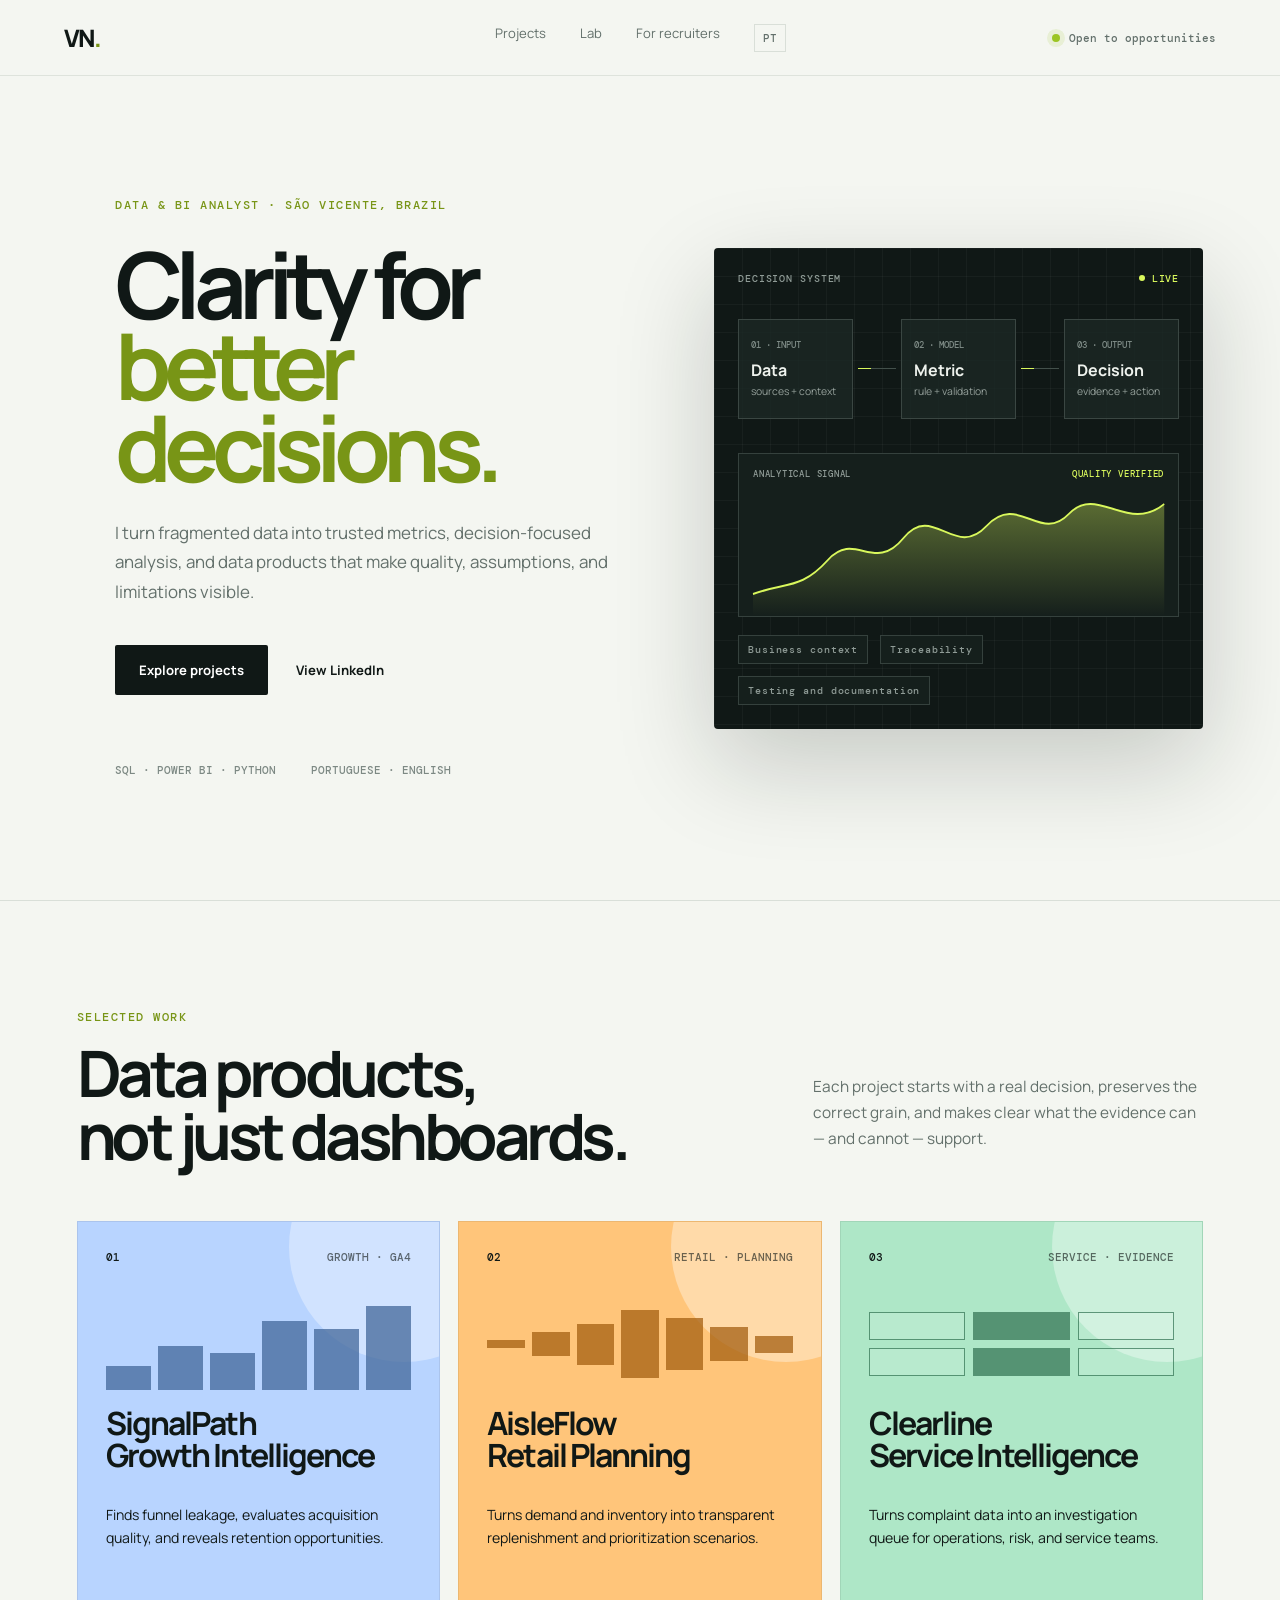
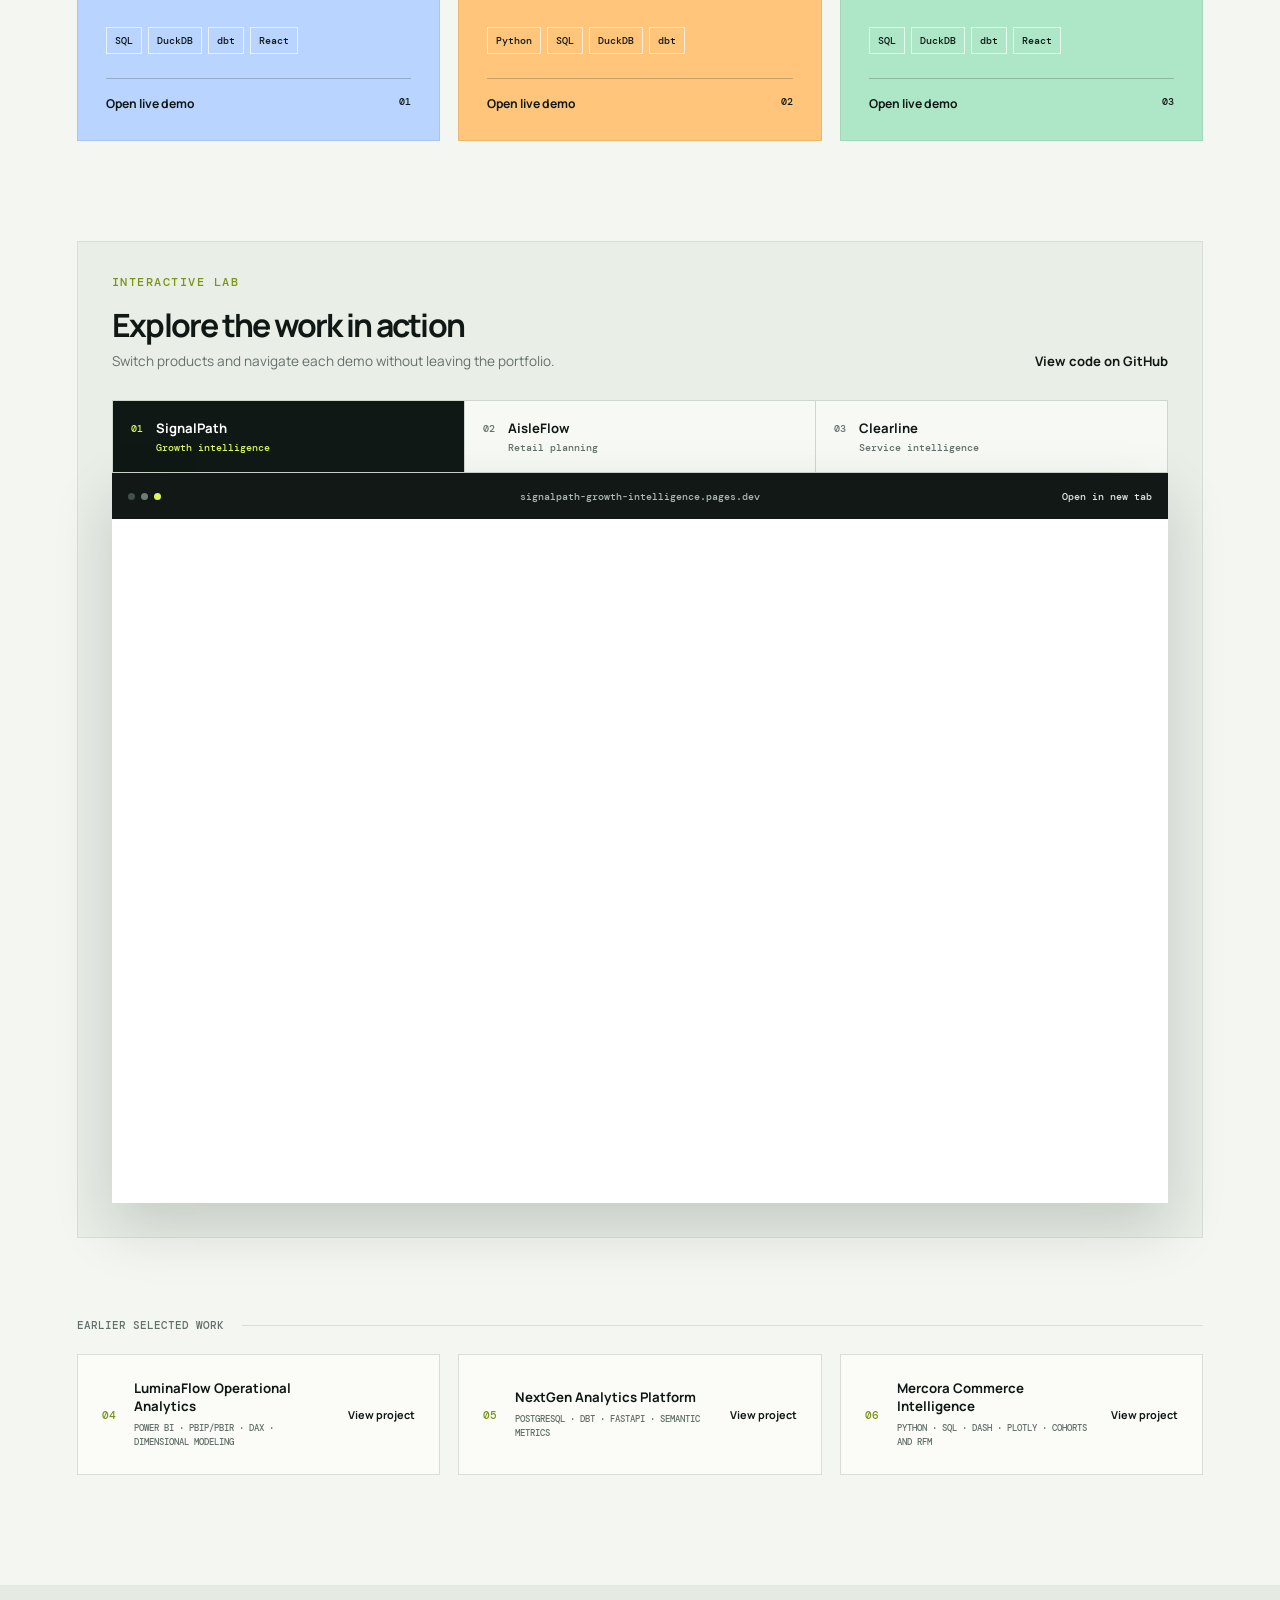
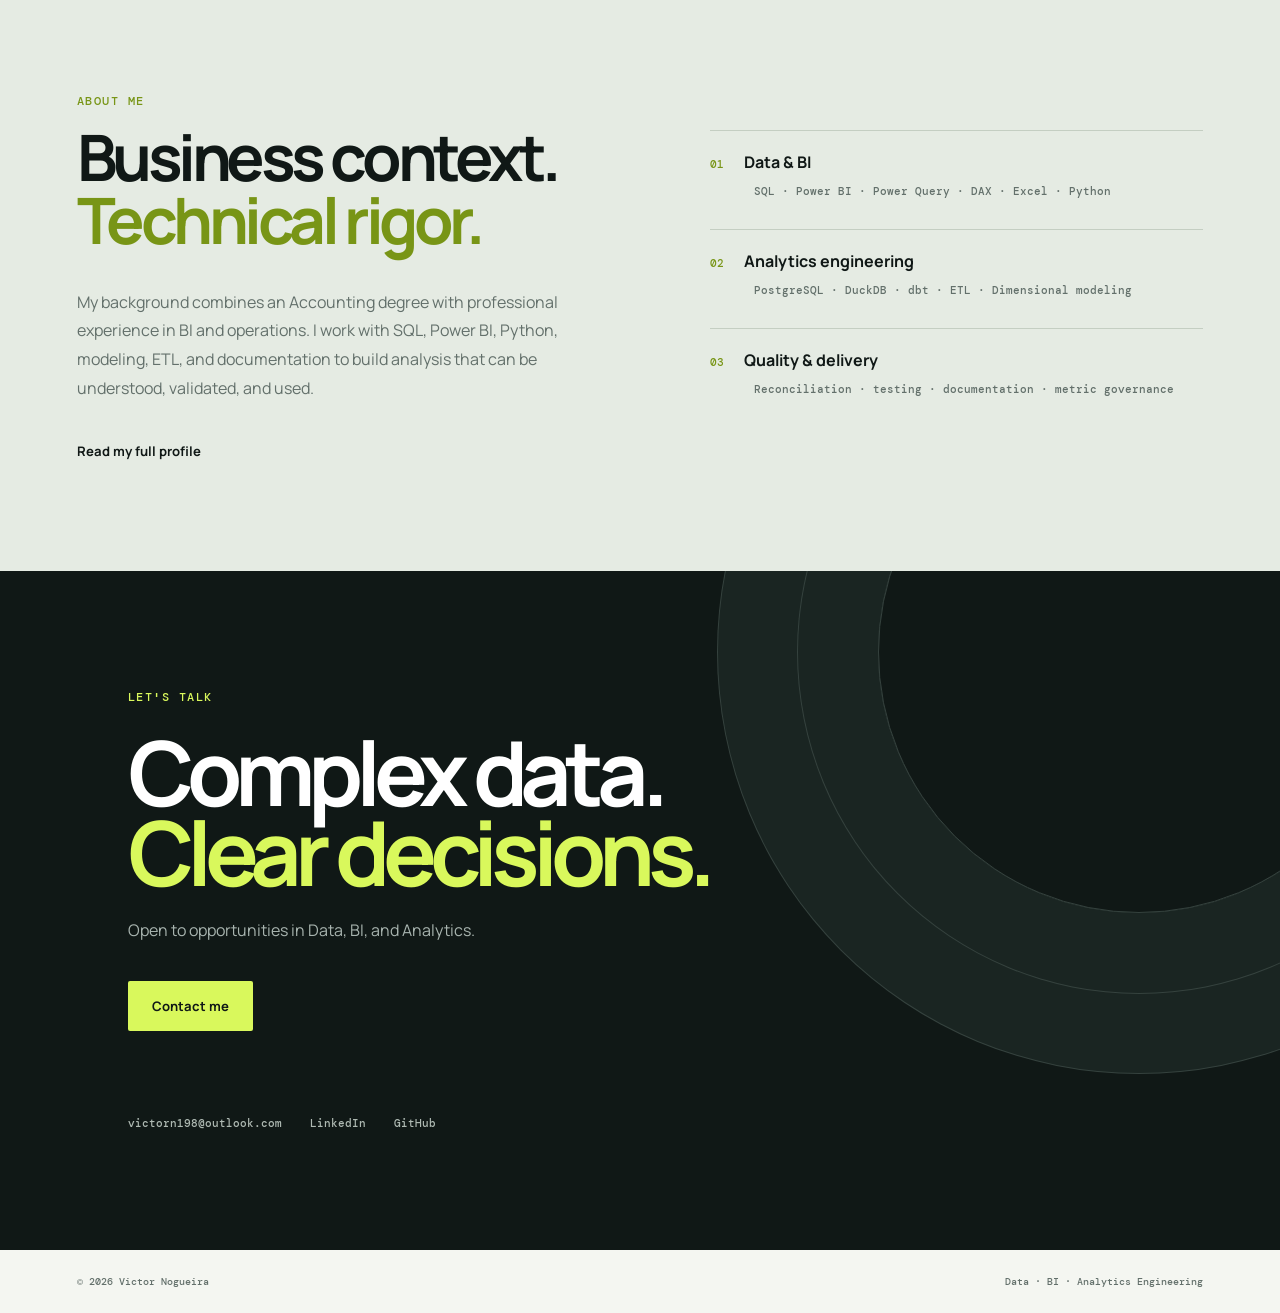
==== en/index.html @ 6712770f "Add bilingual portfolio and recruiter profiles" ====
<!doctype html><html lang="en"><head><meta charset="utf-8"><meta name="viewport" content="width=device-width,initial-scale=1"><title>Victor Nogueira — Data, BI & Analytics Engineering</title><meta name="description" content="Victor Nogueira's portfolio: data, BI, data quality and analytics engineering."><link rel="stylesheet" href="../styles.css"></head><body>
<header class="topbar"><a class="brand" href="#top"><span>VN</span><i>.</i></a><nav><a href="#projects">Projects</a><a href="#lab">Lab</a><a href="recruiter/">For recruiters</a><a class="lang-link" href="../" lang="pt-BR">PT</a></nav><a class="availability" href="#contact"><span></span>Open to opportunities</a></header>
<main id="top"><section class="hero"><div class="hero-copy"><div class="eyebrow">DATA & BI ANALYST · SÃO VICENTE, BRAZIL</div><h1>Clarity for<br><em>better decisions.</em></h1><p class="intro">I turn fragmented data into trusted metrics, decision-focused analysis, and data products that make quality, assumptions, and limitations visible.</p><div class="hero-actions"><a class="button primary" href="#projects">Explore projects</a><a class="text-link" href="https://www.linkedin.com/in/victor-nogueira-52260b370/">View LinkedIn</a></div><div class="hero-meta"><span>SQL · POWER BI · PYTHON</span><span>PORTUGUESE · ENGLISH</span></div></div>
<div class="data-lab" aria-label="Workflow: data, metric, decision"><div class="lab-head"><span>DECISION SYSTEM</span><span class="live-dot">LIVE</span></div><div class="flow-stage"><div class="flow-node"><small>01 · INPUT</small><strong>Data</strong><span>sources + context</span></div><div class="flow-line"><i></i></div><div class="flow-node"><small>02 · MODEL</small><strong>Metric</strong><span>rule + validation</span></div><div class="flow-line"><i></i></div><div class="flow-node"><small>03 · OUTPUT</small><strong>Decision</strong><span>evidence + action</span></div></div><div class="signal-panel"><div class="signal-label"><span>ANALYTICAL SIGNAL</span><span>QUALITY VERIFIED</span></div><div class="signal-chart"><svg viewBox="0 0 560 130" preserveAspectRatio="none"><defs><linearGradient id="area" x1="0" y1="0" x2="0" y2="1"><stop offset="0" stop-color="#d9f85c" stop-opacity=".35"/><stop offset="1" stop-color="#d9f85c" stop-opacity="0"/></linearGradient></defs><path class="area" d="M0,108 C45,96 65,104 102,74 S165,88 205,52 S275,74 318,40 S391,58 430,28 S510,48 560,18 L560,130 L0,130Z"/><path class="line-chart" d="M0,108 C45,96 65,104 102,74 S165,88 205,52 S275,74 318,40 S391,58 430,28 S510,48 560,18"/></svg></div></div><div class="lab-foot"><span>Business context</span><span>Traceability</span><span>Testing and documentation</span></div></div></section>
<section id="projects" class="section project-section"><div class="section-head reveal"><div><div class="eyebrow">SELECTED WORK</div><h2>Data products,<br>not just dashboards.</h2></div><p>Each project starts with a real decision, preserves the correct grain, and makes clear what the evidence can — and cannot — support.</p></div><div class="projects featured">
<article class="project-card signal-card reveal"><div class="card-top"><span>01</span><span>GROWTH · GA4</span></div><div class="project-visual signal-visual"><span></span><span></span><span></span><span></span><span></span><span></span></div><h3>SignalPath<br>Growth Intelligence</h3><p>Finds funnel leakage, evaluates acquisition quality, and reveals retention opportunities.</p><div class="stack"><span>SQL</span><span>DuckDB</span><span>dbt</span><span>React</span></div><a href="https://signalpath-growth-intelligence.pages.dev/" class="card-link">Open live demo <span>01</span></a></article>
<article class="project-card aisle-card reveal"><div class="card-top"><span>02</span><span>RETAIL · PLANNING</span></div><div class="project-visual aisle-visual"><span></span><span></span><span></span><span></span><span></span><span></span><span></span></div><h3>AisleFlow<br>Retail Planning</h3><p>Turns demand and inventory into transparent replenishment and prioritization scenarios.</p><div class="stack"><span>Python</span><span>SQL</span><span>DuckDB</span><span>dbt</span></div><a href="https://aisleflow-retail-planning.pages.dev/" class="card-link">Open live demo <span>02</span></a></article>
<article class="project-card clear-card reveal"><div class="card-top"><span>03</span><span>SERVICE · EVIDENCE</span></div><div class="project-visual clear-visual"><i></i><i></i><i></i><i></i><i></i><i></i></div><h3>Clearline<br>Service Intelligence</h3><p>Turns complaint data into an investigation queue for operations, risk, and service teams.</p><div class="stack"><span>SQL</span><span>DuckDB</span><span>dbt</span><span>React</span></div><a href="https://clearline-service-intelligence.pages.dev/" class="card-link">Open live demo <span>03</span></a></article></div>
<div id="lab" class="demo-wrap reveal"><div class="demo-head"><div><div class="eyebrow">INTERACTIVE LAB</div><h3>Explore the work in action</h3><p>Switch products and navigate each demo without leaving the portfolio.</p></div><a class="text-link" href="https://github.com/victorn198">View code on GitHub</a></div><div class="demo-tabs" role="tablist"><button class="active" role="tab" aria-selected="true" data-dashboard="https://signalpath-growth-intelligence.pages.dev/" data-title="SignalPath Growth Intelligence demo"><span>01</span><strong>SignalPath</strong><small>Growth intelligence</small></button><button role="tab" aria-selected="false" data-dashboard="https://aisleflow-retail-planning.pages.dev/" data-title="AisleFlow Retail Planning demo"><span>02</span><strong>AisleFlow</strong><small>Retail planning</small></button><button role="tab" aria-selected="false" data-dashboard="https://clearline-service-intelligence.pages.dev/" data-title="Clearline Service Intelligence demo"><span>03</span><strong>Clearline</strong><small>Service intelligence</small></button></div><div class="demo-browser"><div class="browser-chrome"><div class="browser-dots"><i></i><i></i><i></i></div><span id="browser-label">signalpath-growth-intelligence.pages.dev</span><a id="open-dashboard" href="https://signalpath-growth-intelligence.pages.dev/" target="_blank">Open in new tab</a></div><div class="frame-loader"><span></span></div><iframe id="dashboard-frame" title="SignalPath Growth Intelligence demo" src="https://signalpath-growth-intelligence.pages.dev/" loading="lazy"></iframe></div></div>
<div class="older-head"><span>EARLIER SELECTED WORK</span><span></span></div><div class="projects secondary"><a class="mini-card reveal" href="https://github.com/victorn198/luminaflow-operational-analytics"><span>04</span><span><strong>LuminaFlow Operational Analytics</strong><small>POWER BI · PBIP/PBIR · DAX · DIMENSIONAL MODELING</small></span><b>View project</b></a><a class="mini-card reveal" href="https://github.com/victorn198/nextgen-analytics-platform"><span>05</span><span><strong>NextGen Analytics Platform</strong><small>POSTGRESQL · DBT · FASTAPI · SEMANTIC METRICS</small></span><b>View project</b></a><a class="mini-card reveal" href="https://github.com/victorn198/mercora-commerce-intelligence"><span>06</span><span><strong>Mercora Commerce Intelligence</strong><small>PYTHON · SQL · DASH · PLOTLY · COHORTS AND RFM</small></span><b>View project</b></a></div></section>
<section id="about" class="about section"><div class="about-copy reveal"><div class="eyebrow">ABOUT ME</div><h2>Business context.<br><em>Technical rigor.</em></h2><p>My background combines an Accounting degree with professional experience in BI and operations. I work with SQL, Power BI, Python, modeling, ETL, and documentation to build analysis that can be understood, validated, and used.</p><a class="text-link" href="https://github.com/victorn198/victorn198">Read my full profile</a></div><div class="skills reveal"><div><span>01</span><strong>Data & BI</strong><p>SQL · Power BI · Power Query · DAX · Excel · Python</p></div><div><span>02</span><strong>Analytics engineering</strong><p>PostgreSQL · DuckDB · dbt · ETL · Dimensional modeling</p></div><div><span>03</span><strong>Quality & delivery</strong><p>Reconciliation · testing · documentation · metric governance</p></div></div></section>
<section id="contact" class="contact"><div class="contact-inner reveal"><div class="eyebrow">LET'S TALK</div><h2>Complex data.<br><em>Clear decisions.</em></h2><p>Open to opportunities in Data, BI, and Analytics.</p><a class="button light" href="mailto:victorn198@outlook.com?subject=Let's talk about data">Contact me</a><div class="contact-links"><a href="mailto:victorn198@outlook.com">victorn198@outlook.com</a><a href="https://www.linkedin.com/in/victor-nogueira-52260b370/">LinkedIn</a><a href="https://github.com/victorn198">GitHub</a></div></div></section></main><footer><span>© 2026 Victor Nogueira</span><span>Data · BI · Analytics Engineering</span></footer>
<script>const frame=document.getElementById('dashboard-frame'),loader=document.querySelector('.frame-loader'),label=document.getElementById('browser-label'),openLink=document.getElementById('open-dashboard');document.querySelectorAll('[data-dashboard]').forEach(button=>button.addEventListener('click',()=>{loader.classList.add('loading');frame.classList.add('switching');frame.src=button.dataset.dashboard;frame.title=button.dataset.title;label.textContent=new URL(button.dataset.dashboard).hostname;openLink.href=button.dataset.dashboard;document.querySelectorAll('[data-dashboard]').forEach(item=>{item.classList.remove('active');item.setAttribute('aria-selected','false')});button.classList.add('active');button.setAttribute('aria-selected','true')}));frame.addEventListener('load',()=>{loader.classList.remove('loading');frame.classList.remove('switching')});const observer=new IntersectionObserver(entries=>entries.forEach(entry=>{if(entry.isIntersecting){entry.target.classList.add('visible');observer.unobserve(entry.target)}}),{threshold:.12});document.querySelectorAll('.reveal').forEach(element=>observer.observe(element));</script></body></html>
---- styles.css ----
@import url('https://fonts.googleapis.com/css2?family=DM+Mono:wght@400;500&family=Manrope:wght@400;500;600;700;800&display=swap');
:root{--ink:#101816;--muted:#63706b;--paper:#f4f6f1;--surface:#fbfcf8;--line:#d9dfd8;--lime:#d9f85c;--lime-dark:#789516;--blue:#b8d4ff;--orange:#ffc57a;--green:#aee7c7;--shadow:0 24px 70px rgba(16,24,22,.08)}
*{box-sizing:border-box}html{scroll-behavior:smooth;scroll-padding-top:88px}body{margin:0;background:var(--paper);color:var(--ink);font-family:Manrope,Arial,sans-serif}a{color:inherit;text-decoration:none}button{font:inherit}.topbar{height:76px;display:grid;grid-template-columns:1fr auto 1fr;align-items:center;padding:0 5vw;border-bottom:1px solid rgba(217,223,216,.8);background:rgba(244,246,241,.86);backdrop-filter:blur(18px);position:sticky;top:0;z-index:100}.brand{justify-self:start;font-size:24px;font-weight:800;letter-spacing:-.09em}.brand i{font-style:normal;color:var(--lime-dark)}.topbar nav{display:flex;gap:34px;color:var(--muted);font-size:.82rem}.topbar nav a,.text-link{position:relative}.topbar nav a:after,.text-link:after{content:"";position:absolute;left:0;bottom:-6px;width:100%;height:1px;background:currentColor;transform:scaleX(0);transform-origin:right;transition:transform .25s}.topbar nav a:hover:after,.text-link:hover:after{transform:scaleX(1);transform-origin:left}.availability{justify-self:end;display:flex;align-items:center;gap:9px;font:500 .7rem 'DM Mono',monospace;color:var(--muted)}.availability span{width:8px;height:8px;border-radius:50%;background:#9bc523;box-shadow:0 0 0 5px rgba(155,197,35,.14)}
.hero{min-height:calc(100vh - 76px);display:grid;grid-template-columns:minmax(0,1.02fr) minmax(480px,.98fr);align-items:center;gap:7vw;padding:8vh 6vw 8vh 9vw;overflow:hidden}.hero-copy{max-width:720px}.eyebrow{font:500 .72rem/1.3 'DM Mono',monospace;letter-spacing:.13em;color:var(--lime-dark)}.hero h1{font-size:clamp(4.2rem,7.2vw,7.8rem);line-height:.88;letter-spacing:-.085em;margin:30px 0}.hero h1 em,.about h2 em,.contact h2 em{font-style:normal;color:var(--lime-dark)}.intro{max-width:610px;color:var(--muted);font-size:1.06rem;line-height:1.75}.hero-actions{display:flex;gap:28px;align-items:center;margin-top:38px}.button{display:inline-flex;align-items:center;justify-content:center;min-height:50px;padding:0 24px;border-radius:2px;font-size:.82rem;font-weight:700;transition:transform .2s,background .2s}.button:hover{transform:translateY(-2px)}.button.primary{background:var(--ink);color:white}.button.primary:hover{background:#283633}.button.light{background:var(--lime);color:var(--ink)}.text-link{font-size:.82rem;font-weight:700}.hero-meta{display:flex;gap:35px;margin-top:68px;font:500 .68rem 'DM Mono',monospace;color:#7d8984}
.data-lab{background:var(--ink);color:#eef2ed;border-radius:4px;padding:24px;box-shadow:0 35px 100px rgba(16,24,22,.2);position:relative;isolation:isolate}.data-lab:before{content:"";position:absolute;inset:0;background-image:linear-gradient(rgba(255,255,255,.035) 1px,transparent 1px),linear-gradient(90deg,rgba(255,255,255,.035) 1px,transparent 1px);background-size:28px 28px;z-index:-1}.lab-head,.lab-foot,.signal-label{display:flex;align-items:center;justify-content:space-between;font:500 .62rem 'DM Mono',monospace;letter-spacing:.09em;color:#8f9b96}.live-dot{color:var(--lime);display:flex;gap:7px;align-items:center}.live-dot:before{content:"";width:6px;height:6px;border-radius:50%;background:var(--lime);animation:pulse 2s infinite}.flow-stage{display:grid;grid-template-columns:1fr 38px 1fr 38px 1fr;align-items:center;gap:5px;margin:34px 0}.flow-node{border:1px solid #3a4642;background:rgba(28,40,36,.78);padding:15px 12px;min-height:100px;display:flex;flex-direction:column;justify-content:center;transition:border-color .3s,transform .3s}.flow-node:hover{border-color:var(--lime);transform:translateY(-3px)}.flow-node small{font:500 .55rem 'DM Mono',monospace;color:#7e8b86}.flow-node strong{font-size:1rem;margin:8px 0 3px}.flow-node span{font-size:.65rem;color:#95a09b}.flow-line{height:1px;background:#43504b;position:relative;overflow:hidden}.flow-line i{position:absolute;width:13px;height:1px;background:var(--lime);animation:flow 2.2s linear infinite}.signal-panel{border:1px solid #35413d;background:#151f1c;padding:14px 14px 0}.signal-label{font-size:.54rem}.signal-label span:last-child{color:var(--lime)}.signal-chart{height:130px;margin-top:6px}.signal-chart svg{width:100%;height:100%;overflow:visible}.signal-chart .area{fill:url(#area)}.line-chart{fill:none;stroke:var(--lime);stroke-width:2;stroke-dasharray:620;stroke-dashoffset:620;animation:draw 2.8s ease forwards}.lab-foot{margin-top:18px;gap:12px;justify-content:flex-start;flex-wrap:wrap}.lab-foot span{border:1px solid #35413d;padding:7px 9px;background:#151f1c}
.section{padding:110px 6vw}.project-section{border-top:1px solid var(--line)}.section-head{display:flex;justify-content:space-between;align-items:end;margin-bottom:54px}.section h2,.about h2{font-size:clamp(2.8rem,5vw,5rem);line-height:.98;letter-spacing:-.07em;margin:16px 0 0}.section-head p{max-width:390px;color:var(--muted);font-size:.96rem;line-height:1.7}.projects{display:grid;gap:18px}.featured{grid-template-columns:repeat(3,1fr)}.project-card{min-height:520px;padding:28px;display:flex;flex-direction:column;position:relative;overflow:hidden;border:1px solid rgba(16,24,22,.08);transition:transform .35s,box-shadow .35s}.project-card:before{content:"";position:absolute;width:230px;height:230px;border-radius:50%;right:-80px;top:-90px;background:rgba(255,255,255,.35)}.project-card:hover{transform:translateY(-8px);box-shadow:var(--shadow)}.signal-card{background:var(--blue)}.aisle-card{background:var(--orange)}.clear-card{background:var(--green)}.card-top{display:flex;justify-content:space-between;align-items:center;font:500 .68rem 'DM Mono',monospace;position:relative}.card-top span:last-child{opacity:.62}.project-visual{height:92px;margin:34px 0 18px;display:flex;align-items:end;gap:7px;opacity:.72}.signal-visual span{flex:1;background:#3d6397}.signal-visual span:nth-child(1){height:27%}.signal-visual span:nth-child(2){height:48%}.signal-visual span:nth-child(3){height:41%}.signal-visual span:nth-child(4){height:75%}.signal-visual span:nth-child(5){height:67%}.signal-visual span:nth-child(6){height:92%}.aisle-visual{align-items:center}.aisle-visual span{flex:1;height:8px;background:#a15c0d}.aisle-visual span:nth-child(2){height:24px}.aisle-visual span:nth-child(3){height:41px}.aisle-visual span:nth-child(4){height:68px}.aisle-visual span:nth-child(5){height:52px}.aisle-visual span:nth-child(6){height:34px}.aisle-visual span:nth-child(7){height:17px}.clear-visual{display:grid;grid-template-columns:repeat(3,1fr);gap:8px;align-content:center}.clear-visual i{height:28px;border:1px solid #347354;background:rgba(255,255,255,.18)}.clear-visual i:nth-child(2),.clear-visual i:nth-child(5){background:#347354}.project-card h3{font-size:2rem;line-height:.98;letter-spacing:-.06em;margin:0 0 18px}.project-card p{font-size:.88rem;line-height:1.65;max-width:300px}.stack{display:flex;flex-wrap:wrap;gap:6px;margin-top:auto;padding-top:24px}.stack span{border:1px solid rgba(255,255,255,.7);padding:6px 8px;font:500 .62rem 'DM Mono',monospace}.card-link{font-size:.76rem;font-weight:700;margin-top:24px;display:flex;justify-content:space-between;border-top:1px solid rgba(16,24,22,.22);padding-top:16px}.card-link span{font:500 .62rem 'DM Mono',monospace}
.demo-wrap{margin-top:100px;border:1px solid var(--line);background:#e9eee7;padding:34px}.demo-head{display:flex;align-items:end;justify-content:space-between;margin-bottom:30px}.demo-head h3{font-size:2rem;letter-spacing:-.055em;margin:12px 0 5px}.demo-head p{font-size:.85rem;color:var(--muted);margin:0}.demo-tabs{display:grid;grid-template-columns:repeat(3,1fr);gap:1px;background:#cfd6ce;border:1px solid #cfd6ce}.demo-tabs button{appearance:none;border:0;background:#f7f9f5;color:var(--ink);padding:18px;text-align:left;display:grid;grid-template-columns:auto 1fr;grid-template-rows:auto auto;column-gap:13px;cursor:pointer;transition:background .25s}.demo-tabs button>span{grid-row:1/3;font:500 .62rem 'DM Mono',monospace;color:var(--muted);padding-top:3px}.demo-tabs strong{font-size:.82rem}.demo-tabs small{font:500 .6rem 'DM Mono',monospace;color:var(--muted);margin-top:4px}.demo-tabs button.active{background:var(--ink);color:white}.demo-tabs button.active>span,.demo-tabs button.active small{color:var(--lime)}.demo-browser{position:relative;background:#111816;box-shadow:0 24px 55px rgba(16,24,22,.16)}.browser-chrome{height:46px;display:grid;grid-template-columns:1fr auto 1fr;align-items:center;padding:0 16px;color:#aeb8b3;font:500 .62rem 'DM Mono',monospace}.browser-dots{display:flex;gap:6px}.browser-dots i{width:7px;height:7px;border-radius:50%;background:#40504a}.browser-dots i:nth-child(2){background:#6c7c76}.browser-dots i:nth-child(3){background:var(--lime)}.browser-chrome>span{justify-self:center}.browser-chrome>a{justify-self:end;color:#dce4de}.demo-browser iframe{display:block;width:100%;height:min(76vh,860px);min-height:680px;border:0;background:white;transition:opacity .25s}.demo-browser iframe.switching{opacity:.2}.frame-loader{position:absolute;inset:46px 0 0;display:none;place-items:center;z-index:2;pointer-events:none}.frame-loader.loading{display:grid}.frame-loader span{width:40px;height:40px;border:2px solid rgba(217,248,92,.25);border-top-color:var(--lime);border-radius:50%;animation:spin .8s linear infinite}.older-head{display:flex;align-items:center;gap:18px;margin:80px 0 22px;font:500 .68rem 'DM Mono',monospace;color:var(--muted)}.older-head span:last-child{height:1px;background:var(--line);flex:1}.secondary{grid-template-columns:repeat(3,1fr)}.mini-card{display:grid;grid-template-columns:auto 1fr auto;align-items:center;gap:18px;border:1px solid var(--line);padding:24px;background:var(--surface);transition:border-color .25s,transform .25s}.mini-card:hover{border-color:#a7bd54;transform:translateY(-3px)}.mini-card>span:first-child{font:500 .7rem 'DM Mono',monospace;color:var(--lime-dark)}.mini-card strong{display:block;font-size:.83rem}.mini-card small{display:block;color:var(--muted);font:500 .58rem/1.5 'DM Mono',monospace;margin-top:7px}.mini-card b{font-size:.68rem}
.about{display:grid;grid-template-columns:1fr 1fr;gap:11vw;background:#e5ebe3}.about-copy p{max-width:520px;color:var(--muted);line-height:1.8;font-size:1rem;margin:36px 0}.skills{display:flex;flex-direction:column;gap:28px;padding-top:35px}.skills div{border-top:1px solid #c4cec2;padding-top:20px}.skills span{font:500 .68rem 'DM Mono',monospace;color:var(--lime-dark);margin-right:20px}.skills strong{font-size:1rem}.skills p{margin:10px 0 0 44px;color:var(--muted);font:500 .7rem/1.6 'DM Mono',monospace}.contact{padding:120px 10vw;background:var(--ink);color:white;position:relative;overflow:hidden}.contact:after{content:"";position:absolute;width:520px;height:520px;right:-120px;top:-180px;border:1px solid #35423e;border-radius:50%;box-shadow:0 0 0 80px #1a2522,0 0 0 81px #35423e,0 0 0 160px #1a2522,0 0 0 161px #35423e}.contact-inner{position:relative;z-index:2}.contact h2{font-size:clamp(3.3rem,7vw,7rem);line-height:.9;letter-spacing:-.08em;margin:26px 0}.contact h2 em{color:var(--lime)}.contact .eyebrow{color:var(--lime)}.contact p{color:#a8b4af;font-size:1rem}.contact .button{margin-top:24px}.contact-links{display:flex;gap:28px;margin-top:85px;color:#aeb9b2;font:500 .68rem 'DM Mono',monospace}.contact-links a:hover{color:var(--lime)}footer{display:flex;justify-content:space-between;padding:25px 6vw;color:var(--muted);font:500 .62rem 'DM Mono',monospace}.reveal{opacity:0;transform:translateY(26px);transition:opacity .7s,transform .7s}.reveal.visible{opacity:1;transform:none}
@keyframes pulse{50%{box-shadow:0 0 0 7px rgba(217,248,92,0)}}@keyframes flow{from{left:-14px}to{left:100%}}@keyframes draw{to{stroke-dashoffset:0}}@keyframes spin{to{transform:rotate(360deg)}}
@media(max-width:1050px){.hero{grid-template-columns:1fr;padding:100px 8vw}.hero-copy,.data-lab{max-width:780px}.featured{grid-template-columns:1fr 1fr}.project-card:last-child{grid-column:1/-1}.secondary{grid-template-columns:1fr}}
@media(max-width:760px){.topbar{grid-template-columns:1fr auto;padding:0 6vw}.topbar nav{display:none}.availability{font-size:0}.availability:after{content:"Disponível";font-size:.65rem}.hero{padding:72px 6vw;min-height:auto}.hero h1{font-size:clamp(3.4rem,16vw,5.4rem)}.intro{font-size:1rem}.hero-actions{align-items:flex-start;flex-direction:column}.hero-meta{display:grid;gap:12px;margin-top:48px}.data-lab{padding:18px}.flow-stage{grid-template-columns:1fr;gap:7px}.flow-line{width:1px;height:20px;margin:auto}.flow-line i{width:1px;height:8px;animation:none}.flow-node{min-height:80px}.section{padding:80px 6vw}.section-head,.demo-head{display:block}.section-head p{margin-top:25px}.featured,.secondary,.about{grid-template-columns:1fr}.project-card:last-child{grid-column:auto}.project-card{min-height:480px}.demo-wrap{margin-top:70px;padding:16px}.demo-head .text-link{display:inline-block;margin-top:20px}.demo-tabs{grid-template-columns:1fr}.browser-chrome{grid-template-columns:auto 1fr}.browser-chrome>span{display:none}.demo-browser iframe{height:70vh;min-height:560px}.mini-card{grid-template-columns:auto 1fr}.mini-card b{display:none}.about{gap:45px}.contact{padding:90px 6vw}.contact:after{opacity:.45}.contact-links{margin-top:60px;display:flex;flex-direction:column;gap:16px}footer{padding:24px 6vw;display:block}footer span{display:block;margin-top:8px}}
@media(prefers-reduced-motion:reduce){html{scroll-behavior:auto}*,*:before,*:after{animation-duration:.01ms!important;animation-iteration-count:1!important;transition-duration:.01ms!important}.reveal{opacity:1;transform:none}}
.lang-link{font:500 .68rem 'DM Mono',monospace;border:1px solid var(--line);padding:6px 8px}.lang-link:after{display:none}.recruiter-topbar{position:relative}.recruiter-main{max-width:1240px;margin:auto;padding:80px 6vw 110px}.recruiter-hero{display:grid;grid-template-columns:1.2fr .8fr;gap:8vw;align-items:end;padding-bottom:72px;border-bottom:1px solid var(--line)}.recruiter-hero h1{font-size:clamp(4rem,8vw,7.5rem);line-height:.88;letter-spacing:-.085em;margin:22px 0 30px}.recruiter-hero h1 em{font-style:normal;color:var(--lime-dark)}.recruiter-lead{font-size:1.08rem;line-height:1.75;color:var(--muted);max-width:680px}.quick-card{background:var(--ink);color:white;padding:28px;box-shadow:var(--shadow)}.quick-card h2{font-size:1.1rem;margin:0 0 24px}.quick-list{display:grid}.quick-list div{display:grid;grid-template-columns:88px 1fr;gap:12px;padding:14px 0;border-top:1px solid #35413d}.quick-list span{font:500 .62rem 'DM Mono',monospace;color:var(--lime)}.quick-list strong{font-size:.82rem;font-weight:600}.recruiter-actions{display:flex;gap:12px;flex-wrap:wrap;margin-top:28px}.recruiter-actions a{padding:12px 14px;border:1px solid #44514d;font-size:.72rem;font-weight:700}.recruiter-actions a:first-child{background:var(--lime);color:var(--ink);border-color:var(--lime)}.recruiter-grid{display:grid;grid-template-columns:.72fr 1.28fr;gap:8vw;padding:85px 0}.recruiter-grid h2,.proof-section h2{font-size:clamp(2.4rem,4vw,4rem);line-height:1;letter-spacing:-.065em;margin:14px 0 28px}.experience-copy{font-size:1rem;line-height:1.8;color:var(--muted)}.experience-points{display:grid;grid-template-columns:1fr 1fr;gap:1px;background:var(--line);border:1px solid var(--line)}.experience-points div{background:var(--surface);padding:24px}.experience-points span{font:500 .62rem 'DM Mono',monospace;color:var(--lime-dark)}.experience-points strong{display:block;font-size:.92rem;margin:14px 0 8px}.experience-points p{font-size:.82rem;line-height:1.65;color:var(--muted);margin:0}.proof-section{padding-top:80px;border-top:1px solid var(--line)}.proof-cards{display:grid;grid-template-columns:repeat(3,1fr);gap:16px}.proof-card{padding:26px;border:1px solid var(--line);background:var(--surface);display:flex;flex-direction:column;min-height:290px}.proof-card>span{font:500 .62rem 'DM Mono',monospace;color:var(--lime-dark)}.proof-card h3{font-size:1.25rem;margin:42px 0 14px}.proof-card p{font-size:.82rem;line-height:1.65;color:var(--muted)}.proof-card a{margin-top:auto;font-size:.72rem;font-weight:700}.recruiter-contact{margin-top:90px;background:var(--ink);color:white;padding:50px;display:flex;justify-content:space-between;align-items:center;gap:40px}.recruiter-contact h2{font-size:clamp(2rem,4vw,4rem);letter-spacing:-.06em;margin:10px 0}.recruiter-contact-links{display:flex;gap:12px;flex-wrap:wrap}.recruiter-contact-links a{background:var(--lime);color:var(--ink);padding:14px 18px;font-size:.75rem;font-weight:700}@media(max-width:760px){.recruiter-main{padding:55px 6vw 80px}.recruiter-hero,.recruiter-grid{grid-template-columns:1fr;gap:42px}.recruiter-hero h1{font-size:clamp(3.5rem,16vw,5.5rem)}.experience-points,.proof-cards{grid-template-columns:1fr}.recruiter-contact{padding:32px;display:block}.recruiter-contact-links{margin-top:28px}}
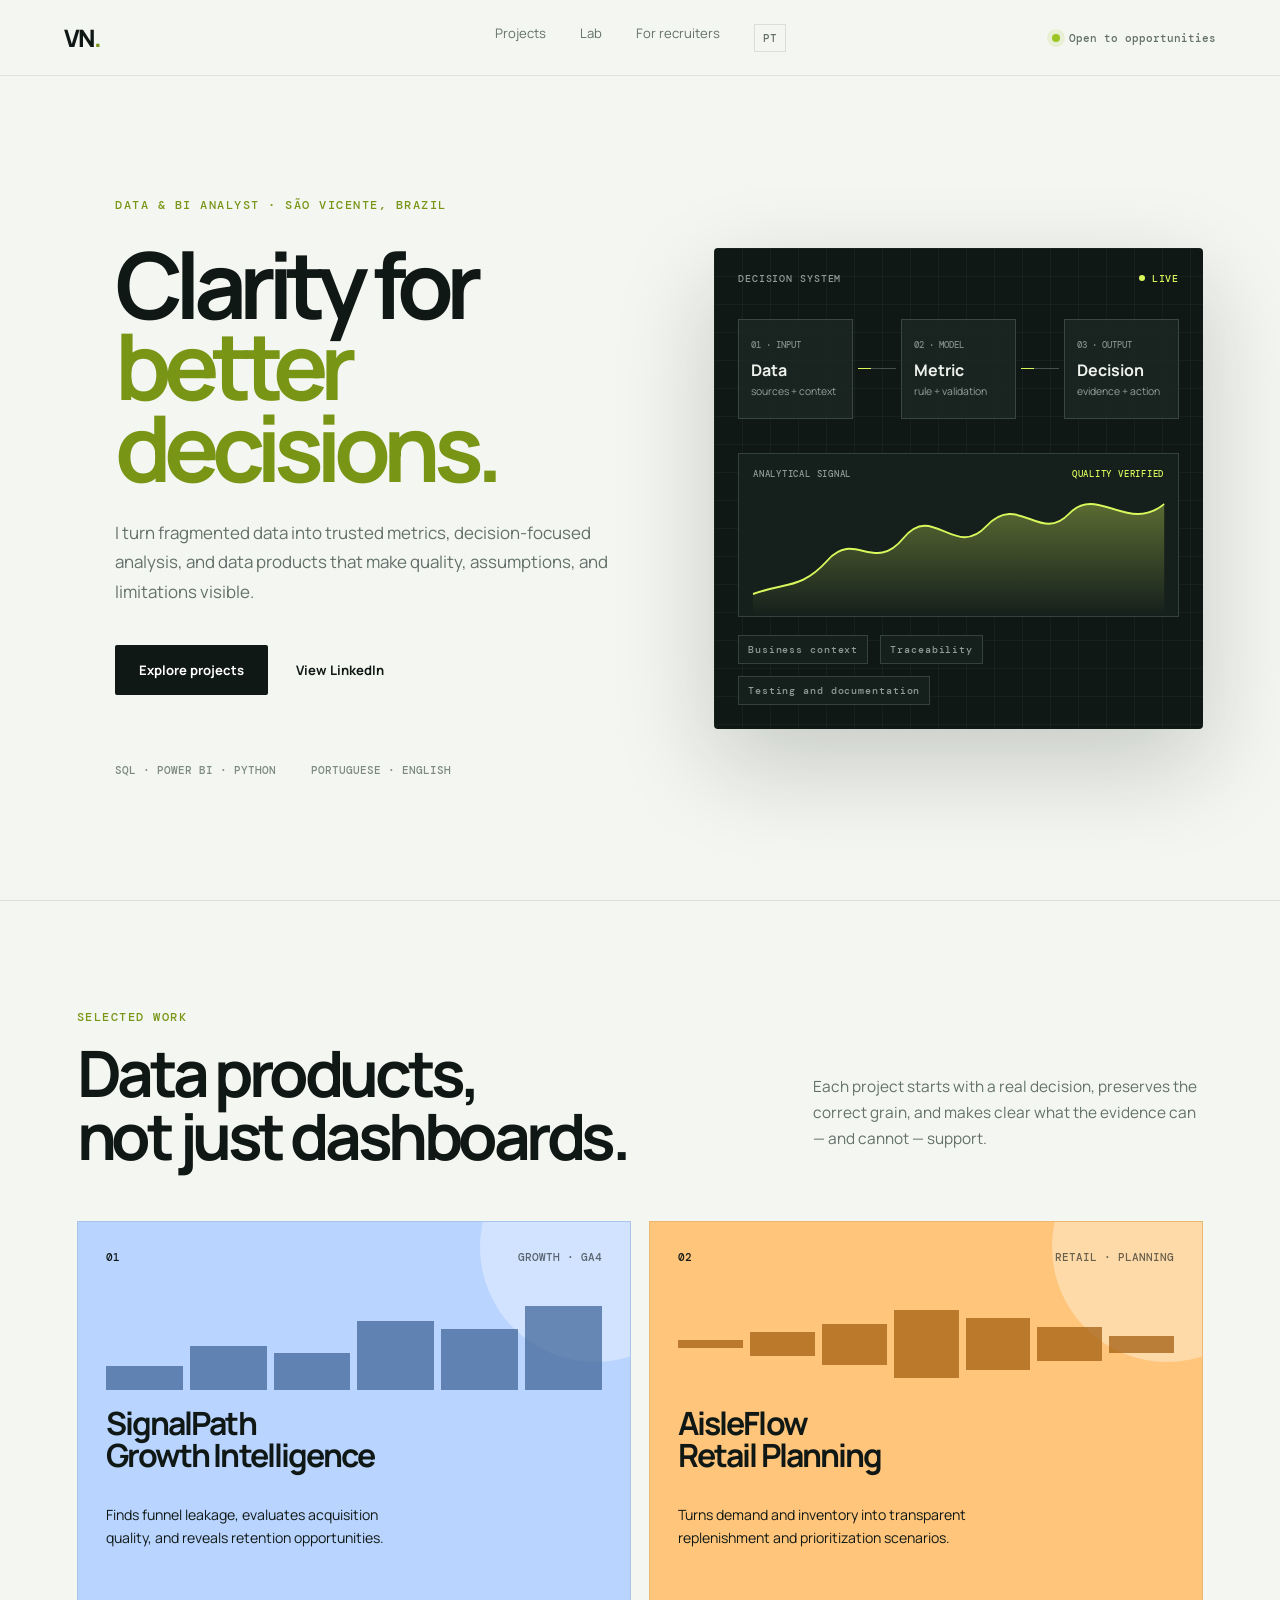
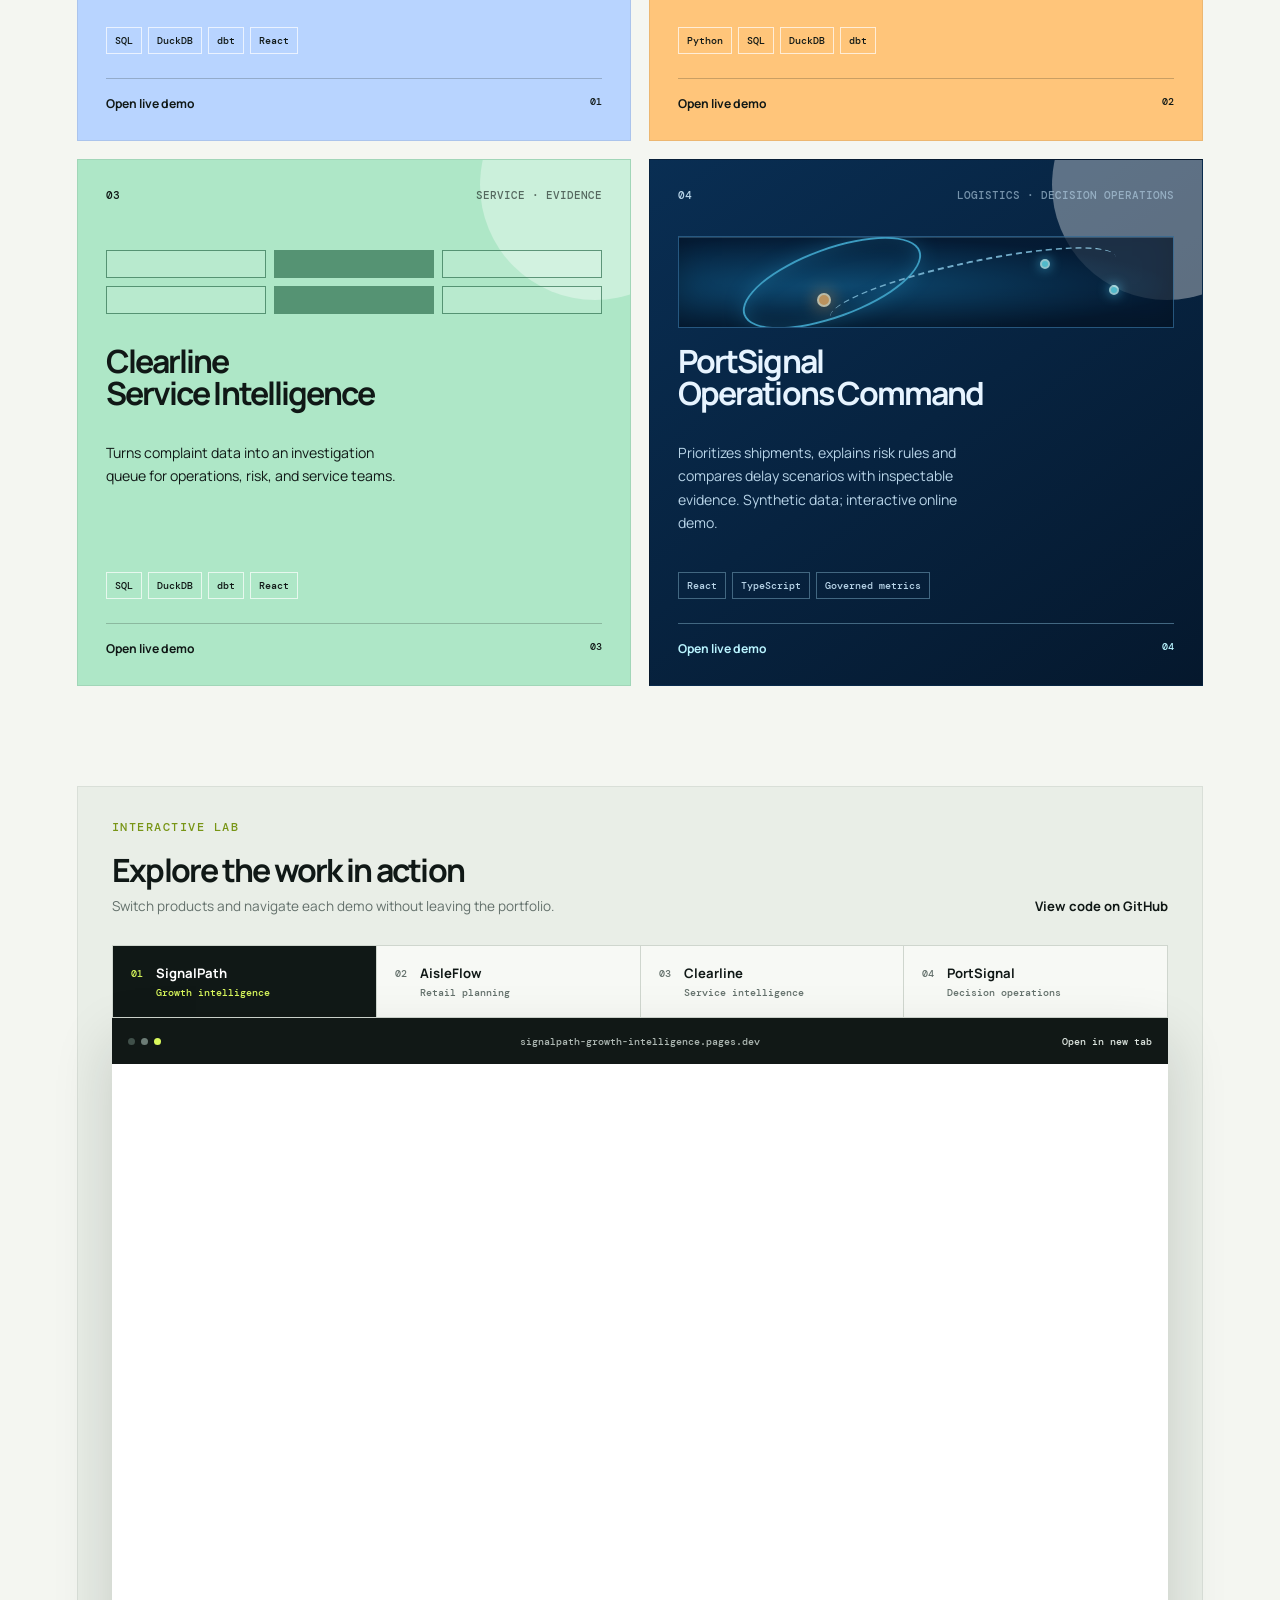
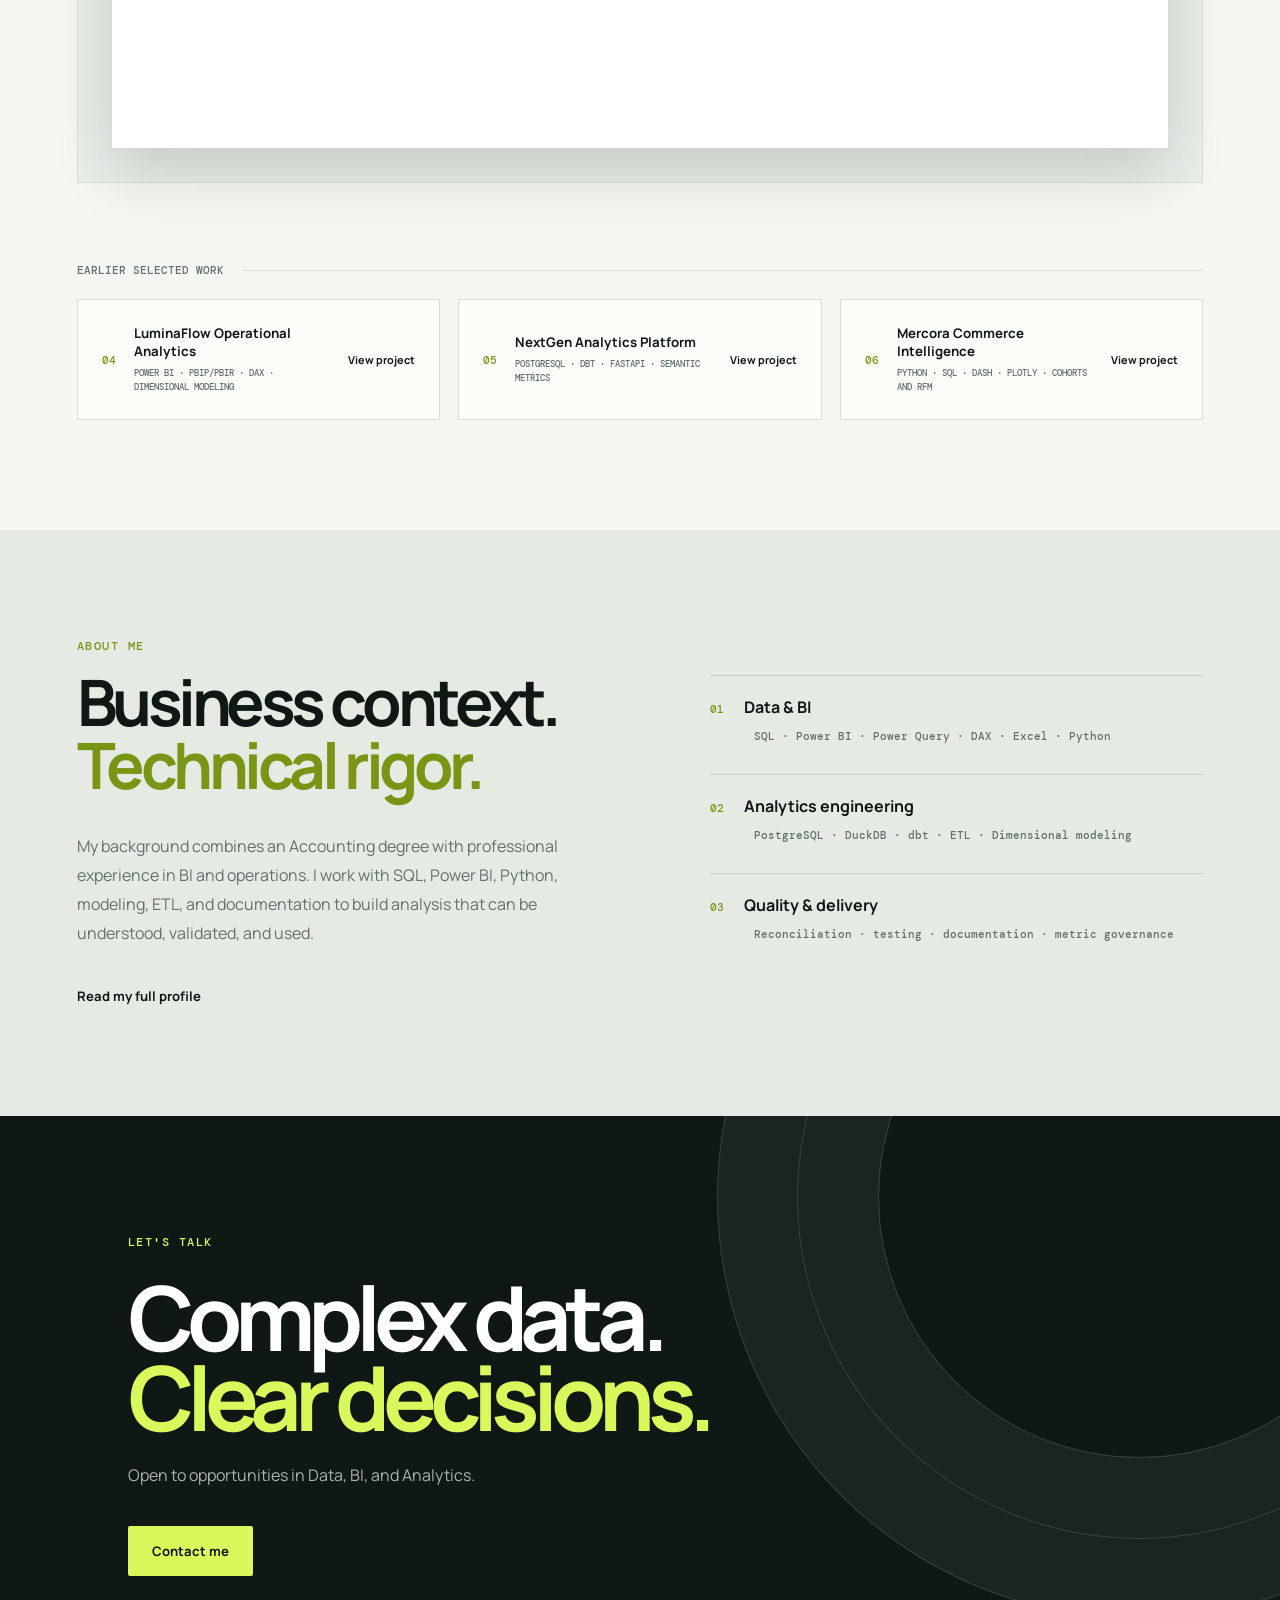
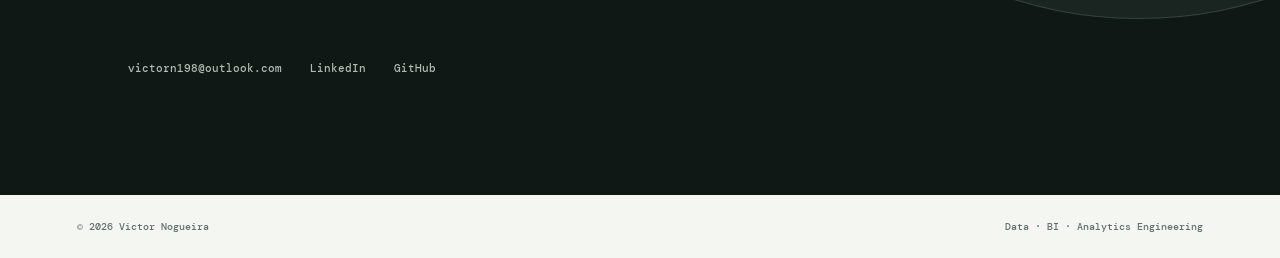
==== commit 1580b73a: "Add PortSignal online demo to bilingual portfolio" ====
--- a/en/index.html
+++ b/en/index.html
@@ -1,13 +1,14 @@
-<!doctype html><html lang="en"><head><meta charset="utf-8"><meta name="viewport" content="width=device-width,initial-scale=1"><title>Victor Nogueira — Data, BI & Analytics Engineering</title><meta name="description" content="Victor Nogueira's portfolio: data, BI, data quality and analytics engineering."><link rel="stylesheet" href="../styles.css"></head><body>
+<!doctype html><html lang="en"><head><meta charset="utf-8"><meta name="viewport" content="width=device-width,initial-scale=1"><title>Victor Nogueira — Data, BI & Analytics Engineering</title><meta name="description" content="Victor Nogueira's portfolio: data, BI, data quality and analytics engineering."><link rel="canonical" href="https://victorn198.github.io/victorn198/en/"><meta property="og:type" content="website"><meta property="og:locale" content="en_US"><meta property="og:site_name" content="Victor Nogueira — Portfolio"><meta property="og:title" content="Victor Nogueira — Data, BI & Analytics Engineering"><meta property="og:description" content="Decision-focused data projects using SQL, Power BI, Python, data quality, and analytics engineering."><meta property="og:url" content="https://victorn198.github.io/victorn198/en/"><meta property="og:image" content="https://victorn198.github.io/victorn198/og.png"><meta property="og:image:secure_url" content="https://victorn198.github.io/victorn198/og.png"><meta property="og:image:type" content="image/png"><meta property="og:image:width" content="1740"><meta property="og:image:height" content="907"><meta property="og:image:alt" content="Victor Nogueira — Data, BI and Analytics Engineering"><meta name="twitter:card" content="summary_large_image"><meta name="twitter:title" content="Victor Nogueira — Data, BI & Analytics Engineering"><meta name="twitter:description" content="Decision-focused data projects using SQL, Power BI, Python, data quality, and analytics engineering."><meta name="twitter:image" content="https://victorn198.github.io/victorn198/og.png"><link rel="stylesheet" href="../styles.css"></head><body>
 <header class="topbar"><a class="brand" href="#top"><span>VN</span><i>.</i></a><nav><a href="#projects">Projects</a><a href="#lab">Lab</a><a href="recruiter/">For recruiters</a><a class="lang-link" href="../" lang="pt-BR">PT</a></nav><a class="availability" href="#contact"><span></span>Open to opportunities</a></header>
 <main id="top"><section class="hero"><div class="hero-copy"><div class="eyebrow">DATA & BI ANALYST · SÃO VICENTE, BRAZIL</div><h1>Clarity for<br><em>better decisions.</em></h1><p class="intro">I turn fragmented data into trusted metrics, decision-focused analysis, and data products that make quality, assumptions, and limitations visible.</p><div class="hero-actions"><a class="button primary" href="#projects">Explore projects</a><a class="text-link" href="https://www.linkedin.com/in/victor-nogueira-52260b370/">View LinkedIn</a></div><div class="hero-meta"><span>SQL · POWER BI · PYTHON</span><span>PORTUGUESE · ENGLISH</span></div></div>
 <div class="data-lab" aria-label="Workflow: data, metric, decision"><div class="lab-head"><span>DECISION SYSTEM</span><span class="live-dot">LIVE</span></div><div class="flow-stage"><div class="flow-node"><small>01 · INPUT</small><strong>Data</strong><span>sources + context</span></div><div class="flow-line"><i></i></div><div class="flow-node"><small>02 · MODEL</small><strong>Metric</strong><span>rule + validation</span></div><div class="flow-line"><i></i></div><div class="flow-node"><small>03 · OUTPUT</small><strong>Decision</strong><span>evidence + action</span></div></div><div class="signal-panel"><div class="signal-label"><span>ANALYTICAL SIGNAL</span><span>QUALITY VERIFIED</span></div><div class="signal-chart"><svg viewBox="0 0 560 130" preserveAspectRatio="none"><defs><linearGradient id="area" x1="0" y1="0" x2="0" y2="1"><stop offset="0" stop-color="#d9f85c" stop-opacity=".35"/><stop offset="1" stop-color="#d9f85c" stop-opacity="0"/></linearGradient></defs><path class="area" d="M0,108 C45,96 65,104 102,74 S165,88 205,52 S275,74 318,40 S391,58 430,28 S510,48 560,18 L560,130 L0,130Z"/><path class="line-chart" d="M0,108 C45,96 65,104 102,74 S165,88 205,52 S275,74 318,40 S391,58 430,28 S510,48 560,18"/></svg></div></div><div class="lab-foot"><span>Business context</span><span>Traceability</span><span>Testing and documentation</span></div></div></section>
 <section id="projects" class="section project-section"><div class="section-head reveal"><div><div class="eyebrow">SELECTED WORK</div><h2>Data products,<br>not just dashboards.</h2></div><p>Each project starts with a real decision, preserves the correct grain, and makes clear what the evidence can — and cannot — support.</p></div><div class="projects featured">
 <article class="project-card signal-card reveal"><div class="card-top"><span>01</span><span>GROWTH · GA4</span></div><div class="project-visual signal-visual"><span></span><span></span><span></span><span></span><span></span><span></span></div><h3>SignalPath<br>Growth Intelligence</h3><p>Finds funnel leakage, evaluates acquisition quality, and reveals retention opportunities.</p><div class="stack"><span>SQL</span><span>DuckDB</span><span>dbt</span><span>React</span></div><a href="https://signalpath-growth-intelligence.pages.dev/" class="card-link">Open live demo <span>01</span></a></article>
 <article class="project-card aisle-card reveal"><div class="card-top"><span>02</span><span>RETAIL · PLANNING</span></div><div class="project-visual aisle-visual"><span></span><span></span><span></span><span></span><span></span><span></span><span></span></div><h3>AisleFlow<br>Retail Planning</h3><p>Turns demand and inventory into transparent replenishment and prioritization scenarios.</p><div class="stack"><span>Python</span><span>SQL</span><span>DuckDB</span><span>dbt</span></div><a href="https://aisleflow-retail-planning.pages.dev/" class="card-link">Open live demo <span>02</span></a></article>
-<article class="project-card clear-card reveal"><div class="card-top"><span>03</span><span>SERVICE · EVIDENCE</span></div><div class="project-visual clear-visual"><i></i><i></i><i></i><i></i><i></i><i></i></div><h3>Clearline<br>Service Intelligence</h3><p>Turns complaint data into an investigation queue for operations, risk, and service teams.</p><div class="stack"><span>SQL</span><span>DuckDB</span><span>dbt</span><span>React</span></div><a href="https://clearline-service-intelligence.pages.dev/" class="card-link">Open live demo <span>03</span></a></article></div>
-<div id="lab" class="demo-wrap reveal"><div class="demo-head"><div><div class="eyebrow">INTERACTIVE LAB</div><h3>Explore the work in action</h3><p>Switch products and navigate each demo without leaving the portfolio.</p></div><a class="text-link" href="https://github.com/victorn198">View code on GitHub</a></div><div class="demo-tabs" role="tablist"><button class="active" role="tab" aria-selected="true" data-dashboard="https://signalpath-growth-intelligence.pages.dev/" data-title="SignalPath Growth Intelligence demo"><span>01</span><strong>SignalPath</strong><small>Growth intelligence</small></button><button role="tab" aria-selected="false" data-dashboard="https://aisleflow-retail-planning.pages.dev/" data-title="AisleFlow Retail Planning demo"><span>02</span><strong>AisleFlow</strong><small>Retail planning</small></button><button role="tab" aria-selected="false" data-dashboard="https://clearline-service-intelligence.pages.dev/" data-title="Clearline Service Intelligence demo"><span>03</span><strong>Clearline</strong><small>Service intelligence</small></button></div><div class="demo-browser"><div class="browser-chrome"><div class="browser-dots"><i></i><i></i><i></i></div><span id="browser-label">signalpath-growth-intelligence.pages.dev</span><a id="open-dashboard" href="https://signalpath-growth-intelligence.pages.dev/" target="_blank">Open in new tab</a></div><div class="frame-loader"><span></span></div><iframe id="dashboard-frame" title="SignalPath Growth Intelligence demo" src="https://signalpath-growth-intelligence.pages.dev/" loading="lazy"></iframe></div></div>
+<article class="project-card clear-card reveal"><div class="card-top"><span>03</span><span>SERVICE · EVIDENCE</span></div><div class="project-visual clear-visual"><i></i><i></i><i></i><i></i><i></i><i></i></div><h3>Clearline<br>Service Intelligence</h3><p>Turns complaint data into an investigation queue for operations, risk, and service teams.</p><div class="stack"><span>SQL</span><span>DuckDB</span><span>dbt</span><span>React</span></div><a href="https://clearline-service-intelligence.pages.dev/" class="card-link">Open live demo <span>03</span></a></article>
+<article class="project-card portsignal-card reveal"><div class="card-top"><span>04</span><span>LOGISTICS · DECISION OPERATIONS</span></div><div class="project-visual portsignal-visual" aria-hidden="true"><span class="port-orbit"></span><span class="port-route"></span><i></i><i></i><i></i></div><h3>PortSignal<br>Operations Command</h3><p>Prioritizes shipments, explains risk rules and compares delay scenarios with inspectable evidence. Synthetic data; interactive online demo.</p><div class="stack"><span>React</span><span>TypeScript</span><span>Governed metrics</span></div><a href="https://portsignal-decision-operations.amateei1957.chatgpt.site/?lang=en" class="card-link">Open live demo <span>04</span></a></article></div>
+<div id="lab" class="demo-wrap reveal"><div class="demo-head"><div><div class="eyebrow">INTERACTIVE LAB</div><h3>Explore the work in action</h3><p>Switch products and navigate each demo without leaving the portfolio.</p></div><a class="text-link" href="https://github.com/victorn198">View code on GitHub</a></div><div class="demo-tabs" role="tablist"><button id="demo-tab-signalpath" data-product="signalpath" aria-controls="demo-panel" tabindex="0" class="active" role="tab" aria-selected="true" data-dashboard="https://signalpath-growth-intelligence.pages.dev/" data-title="SignalPath Growth Intelligence demo"><span>01</span><strong>SignalPath</strong><small>Growth intelligence</small></button><button id="demo-tab-aisleflow" data-product="aisleflow" aria-controls="demo-panel" tabindex="-1" role="tab" aria-selected="false" data-dashboard="https://aisleflow-retail-planning.pages.dev/" data-title="AisleFlow Retail Planning demo"><span>02</span><strong>AisleFlow</strong><small>Retail planning</small></button><button id="demo-tab-clearline" data-product="clearline" aria-controls="demo-panel" tabindex="-1" role="tab" aria-selected="false" data-dashboard="https://clearline-service-intelligence.pages.dev/" data-title="Clearline Service Intelligence demo"><span>03</span><strong>Clearline</strong><small>Service intelligence</small></button><button id="demo-tab-portsignal" data-product="portsignal" aria-controls="demo-panel" tabindex="-1" role="tab" aria-selected="false" data-dashboard="https://portsignal-decision-operations.amateei1957.chatgpt.site/?lang=en" data-title="PortSignal interactive logistics demo"><span>04</span><strong>PortSignal</strong><small>Decision operations</small></button></div><div class="demo-browser" id="demo-panel" role="tabpanel" aria-labelledby="demo-tab-signalpath"><div class="browser-chrome"><div class="browser-dots"><i></i><i></i><i></i></div><span id="browser-label">signalpath-growth-intelligence.pages.dev</span><a id="open-dashboard" href="https://signalpath-growth-intelligence.pages.dev/" target="_blank">Open in new tab</a></div><div class="frame-loader"><span></span></div><iframe id="dashboard-frame" referrerpolicy="strict-origin-when-cross-origin" title="SignalPath Growth Intelligence demo" src="https://signalpath-growth-intelligence.pages.dev/" loading="lazy"></iframe></div></div>
 <div class="older-head"><span>EARLIER SELECTED WORK</span><span></span></div><div class="projects secondary"><a class="mini-card reveal" href="https://github.com/victorn198/luminaflow-operational-analytics"><span>04</span><span><strong>LuminaFlow Operational Analytics</strong><small>POWER BI · PBIP/PBIR · DAX · DIMENSIONAL MODELING</small></span><b>View project</b></a><a class="mini-card reveal" href="https://github.com/victorn198/nextgen-analytics-platform"><span>05</span><span><strong>NextGen Analytics Platform</strong><small>POSTGRESQL · DBT · FASTAPI · SEMANTIC METRICS</small></span><b>View project</b></a><a class="mini-card reveal" href="https://github.com/victorn198/mercora-commerce-intelligence"><span>06</span><span><strong>Mercora Commerce Intelligence</strong><small>PYTHON · SQL · DASH · PLOTLY · COHORTS AND RFM</small></span><b>View project</b></a></div></section>
 <section id="about" class="about section"><div class="about-copy reveal"><div class="eyebrow">ABOUT ME</div><h2>Business context.<br><em>Technical rigor.</em></h2><p>My background combines an Accounting degree with professional experience in BI and operations. I work with SQL, Power BI, Python, modeling, ETL, and documentation to build analysis that can be understood, validated, and used.</p><a class="text-link" href="https://github.com/victorn198/victorn198">Read my full profile</a></div><div class="skills reveal"><div><span>01</span><strong>Data & BI</strong><p>SQL · Power BI · Power Query · DAX · Excel · Python</p></div><div><span>02</span><strong>Analytics engineering</strong><p>PostgreSQL · DuckDB · dbt · ETL · Dimensional modeling</p></div><div><span>03</span><strong>Quality & delivery</strong><p>Reconciliation · testing · documentation · metric governance</p></div></div></section>
 <section id="contact" class="contact"><div class="contact-inner reveal"><div class="eyebrow">LET'S TALK</div><h2>Complex data.<br><em>Clear decisions.</em></h2><p>Open to opportunities in Data, BI, and Analytics.</p><a class="button light" href="mailto:victorn198@outlook.com?subject=Let's talk about data">Contact me</a><div class="contact-links"><a href="mailto:victorn198@outlook.com">victorn198@outlook.com</a><a href="https://www.linkedin.com/in/victor-nogueira-52260b370/">LinkedIn</a><a href="https://github.com/victorn198">GitHub</a></div></div></section></main><footer><span>© 2026 Victor Nogueira</span><span>Data · BI · Analytics Engineering</span></footer>
-<script>const frame=document.getElementById('dashboard-frame'),loader=document.querySelector('.frame-loader'),label=document.getElementById('browser-label'),openLink=document.getElementById('open-dashboard');document.querySelectorAll('[data-dashboard]').forEach(button=>button.addEventListener('click',()=>{loader.classList.add('loading');frame.classList.add('switching');frame.src=button.dataset.dashboard;frame.title=button.dataset.title;label.textContent=new URL(button.dataset.dashboard).hostname;openLink.href=button.dataset.dashboard;document.querySelectorAll('[data-dashboard]').forEach(item=>{item.classList.remove('active');item.setAttribute('aria-selected','false')});button.classList.add('active');button.setAttribute('aria-selected','true')}));frame.addEventListener('load',()=>{loader.classList.remove('loading');frame.classList.remove('switching')});const observer=new IntersectionObserver(entries=>entries.forEach(entry=>{if(entry.isIntersecting){entry.target.classList.add('visible');observer.unobserve(entry.target)}}),{threshold:.12});document.querySelectorAll('.reveal').forEach(element=>observer.observe(element));</script></body></html>
+<script src="../portfolio.js" defer></script></body></html>
--- a/styles.css
+++ b/styles.css
@@ -11,3 +11,20 @@
 @media(max-width:760px){.topbar{grid-template-columns:1fr auto;padding:0 6vw}.topbar nav{display:none}.availability{font-size:0}.availability:after{content:"Disponível";font-size:.65rem}.hero{padding:72px 6vw;min-height:auto}.hero h1{font-size:clamp(3.4rem,16vw,5.4rem)}.intro{font-size:1rem}.hero-actions{align-items:flex-start;flex-direction:column}.hero-meta{display:grid;gap:12px;margin-top:48px}.data-lab{padding:18px}.flow-stage{grid-template-columns:1fr;gap:7px}.flow-line{width:1px;height:20px;margin:auto}.flow-line i{width:1px;height:8px;animation:none}.flow-node{min-height:80px}.section{padding:80px 6vw}.section-head,.demo-head{display:block}.section-head p{margin-top:25px}.featured,.secondary,.about{grid-template-columns:1fr}.project-card:last-child{grid-column:auto}.project-card{min-height:480px}.demo-wrap{margin-top:70px;padding:16px}.demo-head .text-link{display:inline-block;margin-top:20px}.demo-tabs{grid-template-columns:1fr}.browser-chrome{grid-template-columns:auto 1fr}.browser-chrome>span{display:none}.demo-browser iframe{height:70vh;min-height:560px}.mini-card{grid-template-columns:auto 1fr}.mini-card b{display:none}.about{gap:45px}.contact{padding:90px 6vw}.contact:after{opacity:.45}.contact-links{margin-top:60px;display:flex;flex-direction:column;gap:16px}footer{padding:24px 6vw;display:block}footer span{display:block;margin-top:8px}}
 @media(prefers-reduced-motion:reduce){html{scroll-behavior:auto}*,*:before,*:after{animation-duration:.01ms!important;animation-iteration-count:1!important;transition-duration:.01ms!important}.reveal{opacity:1;transform:none}}
 .lang-link{font:500 .68rem 'DM Mono',monospace;border:1px solid var(--line);padding:6px 8px}.lang-link:after{display:none}.recruiter-topbar{position:relative}.recruiter-main{max-width:1240px;margin:auto;padding:80px 6vw 110px}.recruiter-hero{display:grid;grid-template-columns:1.2fr .8fr;gap:8vw;align-items:end;padding-bottom:72px;border-bottom:1px solid var(--line)}.recruiter-hero h1{font-size:clamp(4rem,8vw,7.5rem);line-height:.88;letter-spacing:-.085em;margin:22px 0 30px}.recruiter-hero h1 em{font-style:normal;color:var(--lime-dark)}.recruiter-lead{font-size:1.08rem;line-height:1.75;color:var(--muted);max-width:680px}.quick-card{background:var(--ink);color:white;padding:28px;box-shadow:var(--shadow)}.quick-card h2{font-size:1.1rem;margin:0 0 24px}.quick-list{display:grid}.quick-list div{display:grid;grid-template-columns:88px 1fr;gap:12px;padding:14px 0;border-top:1px solid #35413d}.quick-list span{font:500 .62rem 'DM Mono',monospace;color:var(--lime)}.quick-list strong{font-size:.82rem;font-weight:600}.recruiter-actions{display:flex;gap:12px;flex-wrap:wrap;margin-top:28px}.recruiter-actions a{padding:12px 14px;border:1px solid #44514d;font-size:.72rem;font-weight:700}.recruiter-actions a:first-child{background:var(--lime);color:var(--ink);border-color:var(--lime)}.recruiter-grid{display:grid;grid-template-columns:.72fr 1.28fr;gap:8vw;padding:85px 0}.recruiter-grid h2,.proof-section h2{font-size:clamp(2.4rem,4vw,4rem);line-height:1;letter-spacing:-.065em;margin:14px 0 28px}.experience-copy{font-size:1rem;line-height:1.8;color:var(--muted)}.experience-points{display:grid;grid-template-columns:1fr 1fr;gap:1px;background:var(--line);border:1px solid var(--line)}.experience-points div{background:var(--surface);padding:24px}.experience-points span{font:500 .62rem 'DM Mono',monospace;color:var(--lime-dark)}.experience-points strong{display:block;font-size:.92rem;margin:14px 0 8px}.experience-points p{font-size:.82rem;line-height:1.65;color:var(--muted);margin:0}.proof-section{padding-top:80px;border-top:1px solid var(--line)}.proof-cards{display:grid;grid-template-columns:repeat(3,1fr);gap:16px}.proof-card{padding:26px;border:1px solid var(--line);background:var(--surface);display:flex;flex-direction:column;min-height:290px}.proof-card>span{font:500 .62rem 'DM Mono',monospace;color:var(--lime-dark)}.proof-card h3{font-size:1.25rem;margin:42px 0 14px}.proof-card p{font-size:.82rem;line-height:1.65;color:var(--muted)}.proof-card a{margin-top:auto;font-size:.72rem;font-weight:700}.recruiter-contact{margin-top:90px;background:var(--ink);color:white;padding:50px;display:flex;justify-content:space-between;align-items:center;gap:40px}.recruiter-contact h2{font-size:clamp(2rem,4vw,4rem);letter-spacing:-.06em;margin:10px 0}.recruiter-contact-links{display:flex;gap:12px;flex-wrap:wrap}.recruiter-contact-links a{background:var(--lime);color:var(--ink);padding:14px 18px;font-size:.75rem;font-weight:700}@media(max-width:760px){.recruiter-main{padding:55px 6vw 80px}.recruiter-hero,.recruiter-grid{grid-template-columns:1fr;gap:42px}.recruiter-hero h1{font-size:clamp(3.5rem,16vw,5.5rem)}.experience-points,.proof-cards{grid-template-columns:1fr}.recruiter-contact{padding:32px;display:block}.recruiter-contact-links{margin-top:28px}}
+
+/* PortSignal joins the existing interactive portfolio. */
+.featured,.proof-cards{grid-template-columns:repeat(2,minmax(0,1fr))}
+.demo-tabs{grid-template-columns:repeat(4,minmax(0,1fr))}
+.portsignal-card{background:linear-gradient(145deg,#092e53,#05182d);color:#e7f4ff}
+.portsignal-card .card-top,.portsignal-card p,.portsignal-card .stack{color:#b8d4e8}
+.portsignal-card .stack span{border-color:#426781}
+.portsignal-card .card-link{color:#b9f4ff;border-color:#426781}
+.portsignal-visual{position:relative;overflow:hidden;border:1px solid #326a95;background:radial-gradient(ellipse at 30% 55%,#105781,#04182f 70%);box-shadow:inset 0 1px 0 #b5e3ff44,inset 0 -12px 30px #0005}
+.portsignal-visual .port-orbit{position:absolute;left:12%;top:12%;width:38%;height:78%;border:2px solid #50c9f0;border-radius:50%;box-shadow:0 0 20px #35bcf044,inset 0 0 18px #35bcf044;transform:rotate(-20deg)}
+.portsignal-visual .port-route{position:absolute;left:30%;top:26%;width:59%;height:58%;border-top:2px dashed #9adffc;border-radius:50%;transform:rotate(-12deg)}
+.portsignal-visual i{position:absolute;left:28%;top:62%;width:14px;height:14px;background:#ffbc67;border:2px solid #fff4cc;border-radius:50%;box-shadow:0 0 18px #ffa546}
+.portsignal-visual i:nth-of-type(2){left:73%;top:24%;width:10px;height:10px;background:#6ef4ff;border-color:#c7ffff;box-shadow:0 0 12px #50d5ff}
+.portsignal-visual i:nth-of-type(3){left:87%;top:53%;width:10px;height:10px;background:#6ef4ff;border-color:#c7ffff;box-shadow:0 0 12px #50d5ff}
+.demo-tabs button:focus-visible{outline:3px solid #478b66;outline-offset:-4px}
+@media(max-width:800px){.demo-tabs{grid-template-columns:repeat(2,minmax(0,1fr))}}
+@media(max-width:600px){.featured,.proof-cards{grid-template-columns:1fr}.demo-tabs button{padding:13px;column-gap:8px}}
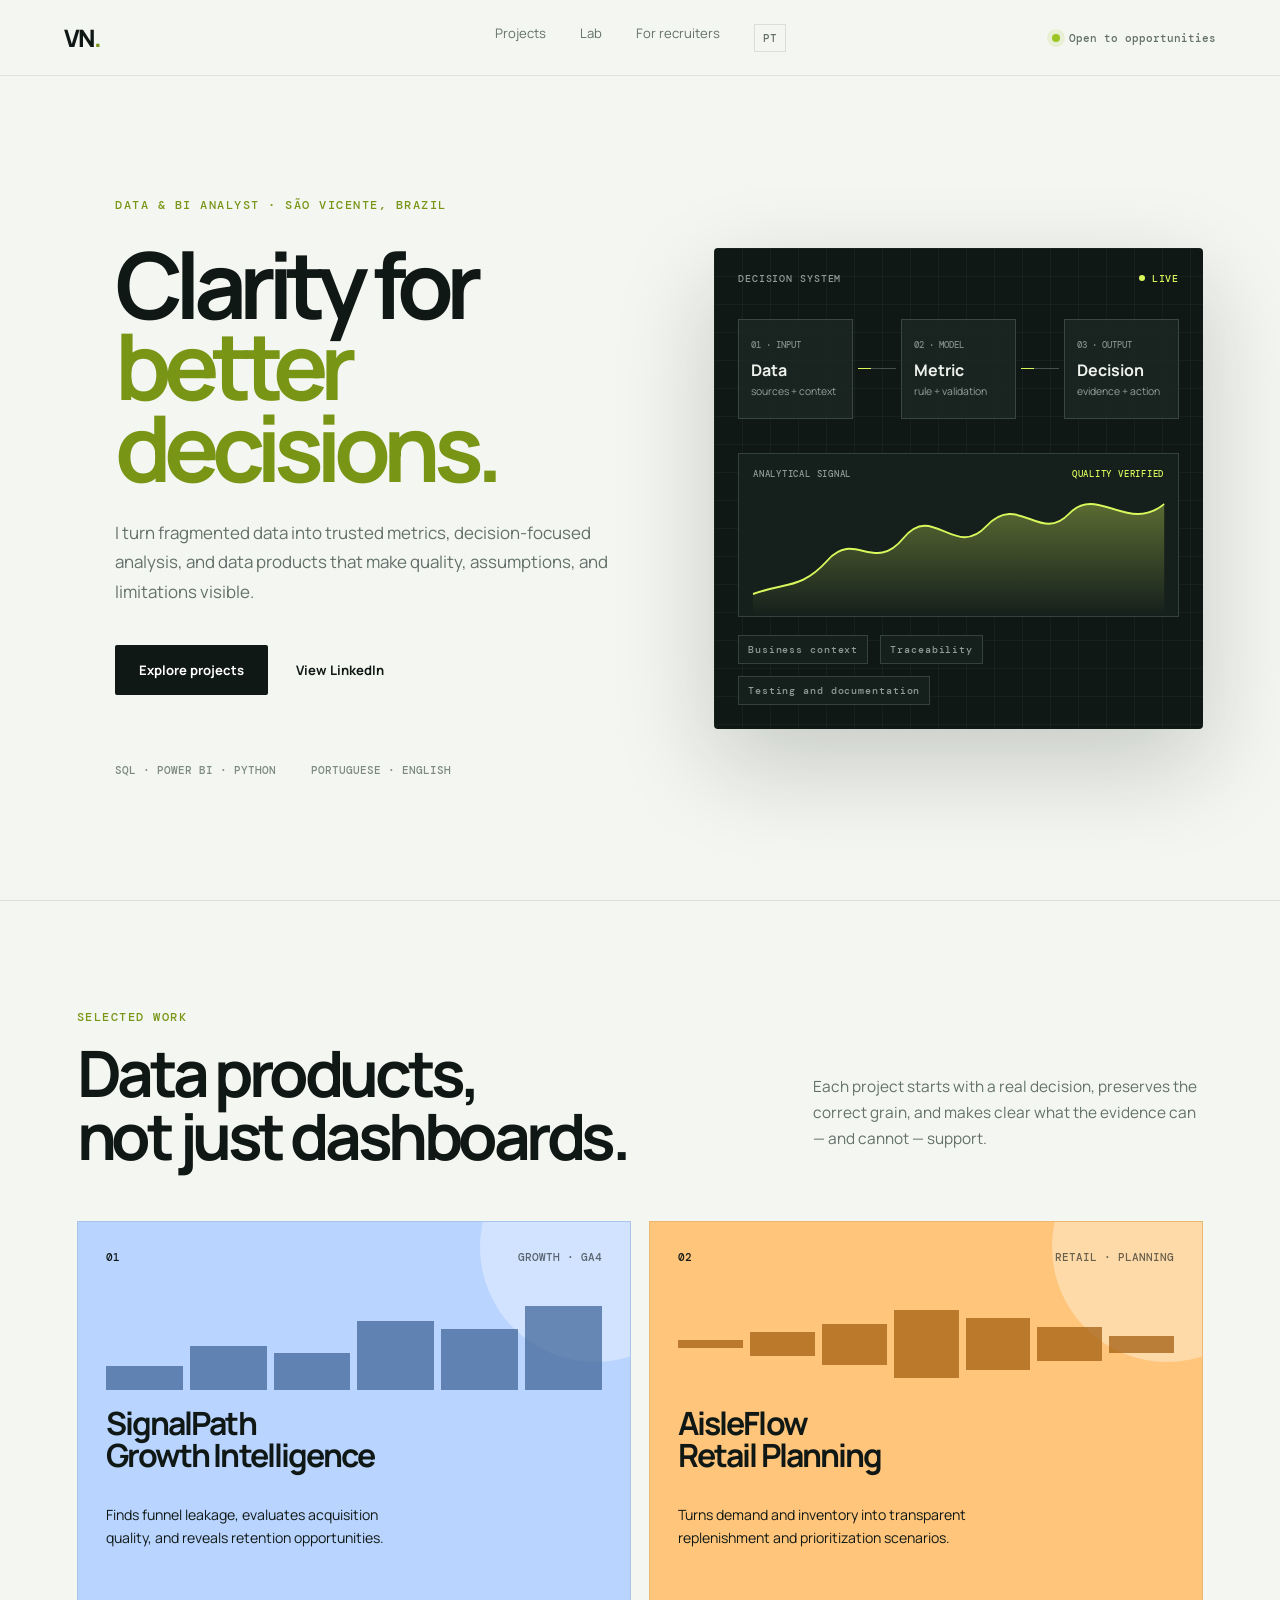
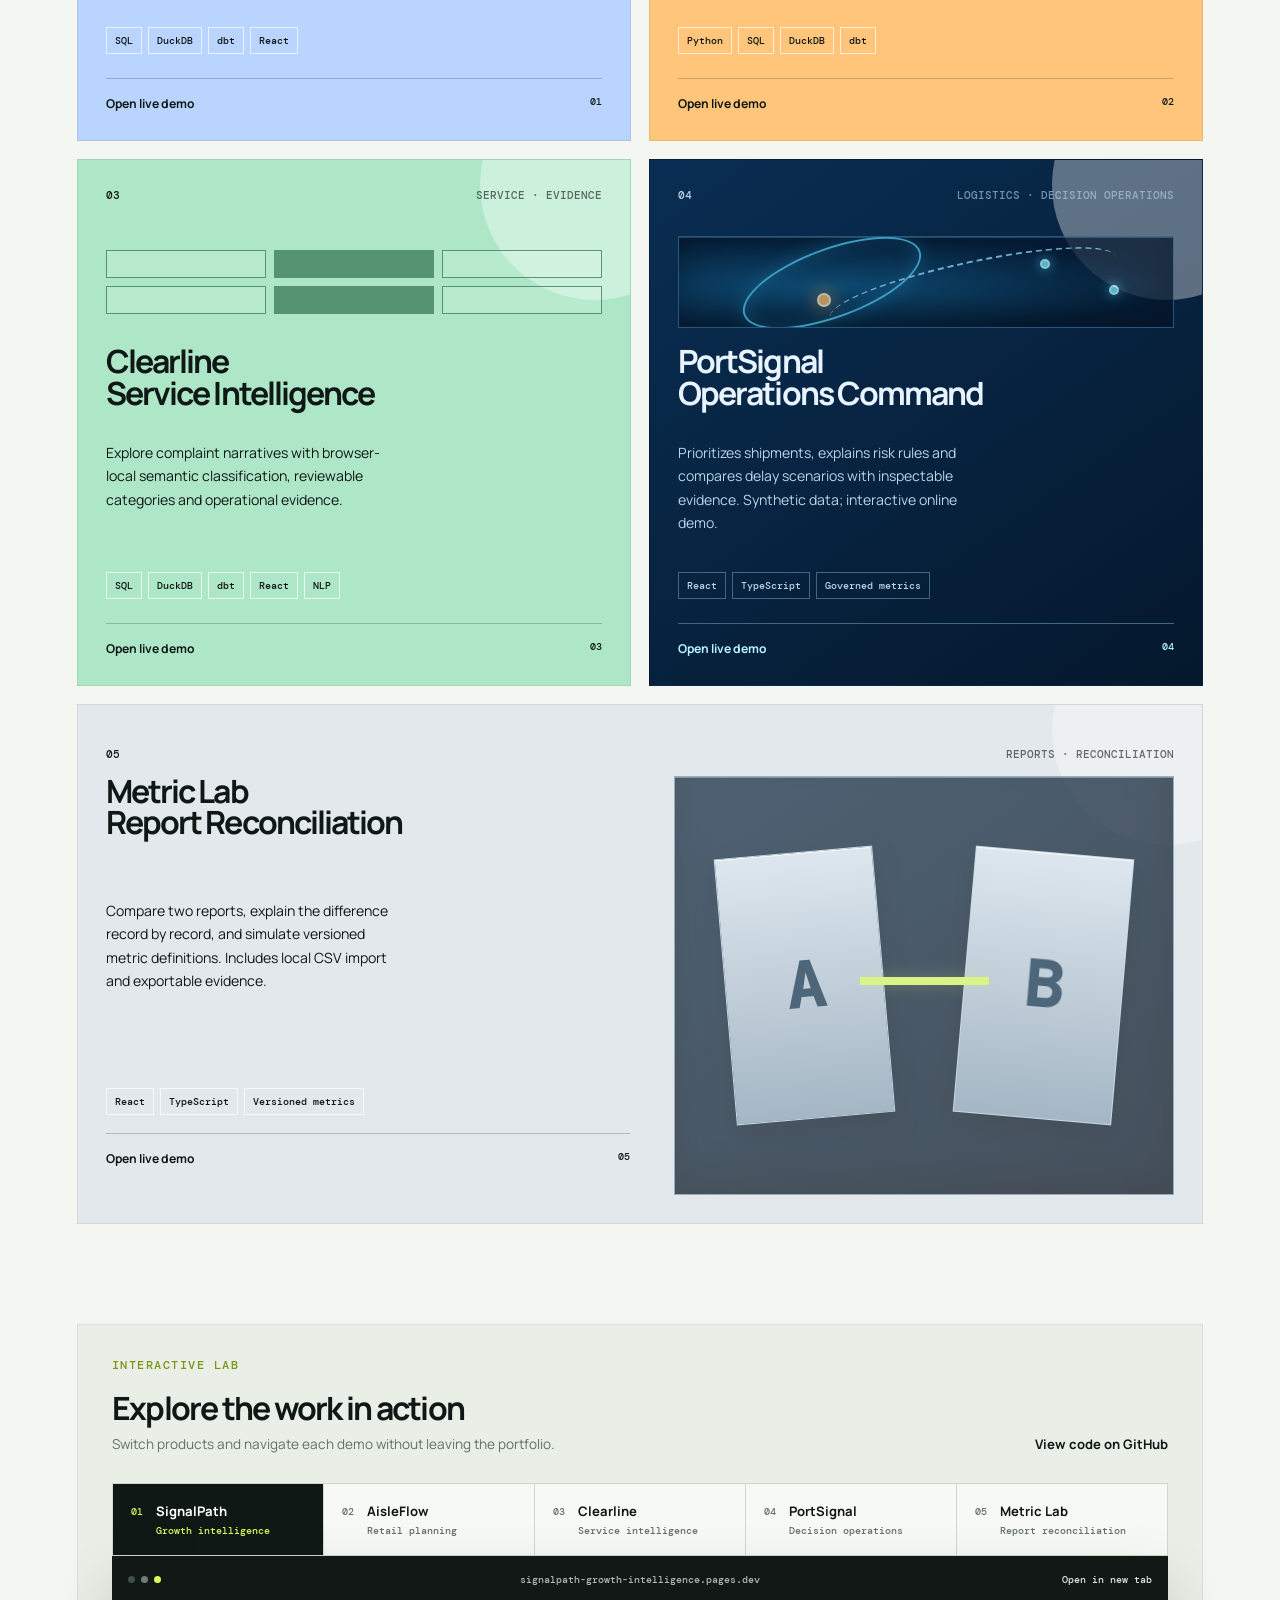
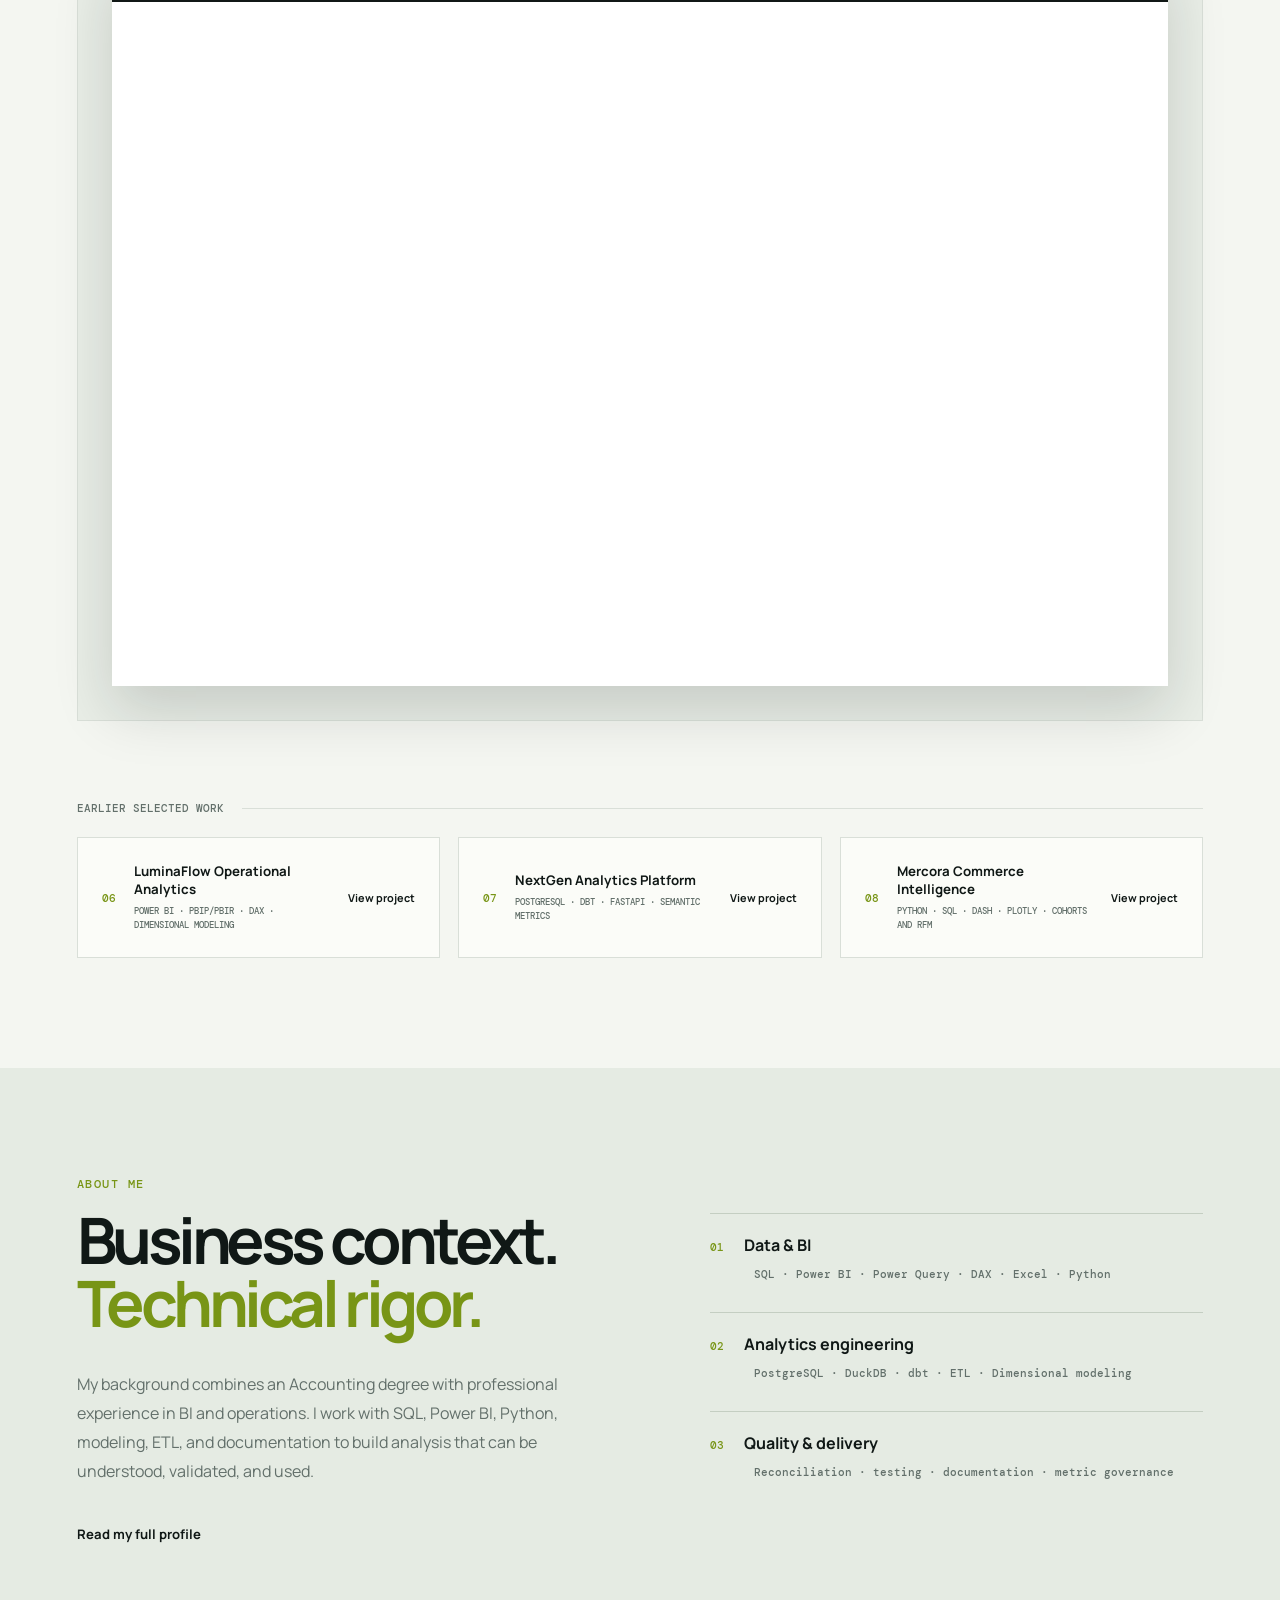
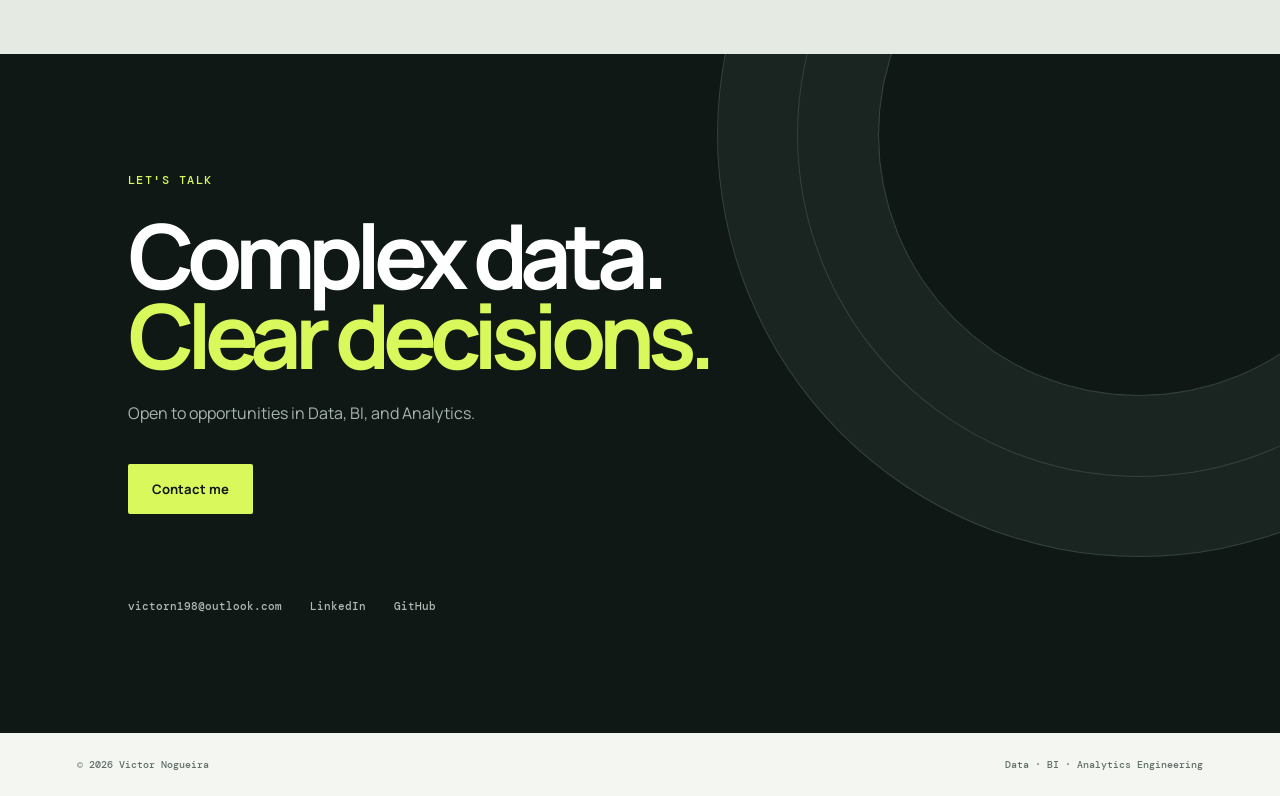
==== commit 41e65b63: "Showcase semantic Clearline and Metric Lab in both portfolio languages" ====
--- a/en/index.html
+++ b/en/index.html
@@ -1,14 +1,14 @@
-<!doctype html><html lang="en"><head><meta charset="utf-8"><meta name="viewport" content="width=device-width,initial-scale=1"><title>Victor Nogueira — Data, BI & Analytics Engineering</title><meta name="description" content="Victor Nogueira's portfolio: data, BI, data quality and analytics engineering."><link rel="canonical" href="https://victorn198.github.io/victorn198/en/"><meta property="og:type" content="website"><meta property="og:locale" content="en_US"><meta property="og:site_name" content="Victor Nogueira — Portfolio"><meta property="og:title" content="Victor Nogueira — Data, BI & Analytics Engineering"><meta property="og:description" content="Decision-focused data projects using SQL, Power BI, Python, data quality, and analytics engineering."><meta property="og:url" content="https://victorn198.github.io/victorn198/en/"><meta property="og:image" content="https://victorn198.github.io/victorn198/og.png"><meta property="og:image:secure_url" content="https://victorn198.github.io/victorn198/og.png"><meta property="og:image:type" content="image/png"><meta property="og:image:width" content="1740"><meta property="og:image:height" content="907"><meta property="og:image:alt" content="Victor Nogueira — Data, BI and Analytics Engineering"><meta name="twitter:card" content="summary_large_image"><meta name="twitter:title" content="Victor Nogueira — Data, BI & Analytics Engineering"><meta name="twitter:description" content="Decision-focused data projects using SQL, Power BI, Python, data quality, and analytics engineering."><meta name="twitter:image" content="https://victorn198.github.io/victorn198/og.png"><link rel="stylesheet" href="../styles.css"></head><body>
+<!doctype html><html lang="en"><head><meta charset="utf-8"><meta name="viewport" content="width=device-width,initial-scale=1"><title>Victor Nogueira — Data, BI & Analytics Engineering</title><meta name="description" content="Victor Nogueira's portfolio: data, BI, data quality and analytics engineering."><link rel="canonical" href="https://victorn198.github.io/victorn198/en/"><meta property="og:type" content="website"><meta property="og:locale" content="en_US"><meta property="og:site_name" content="Victor Nogueira — Portfolio"><meta property="og:title" content="Victor Nogueira — Data, BI & Analytics Engineering"><meta property="og:description" content="Decision-focused data projects using SQL, Power BI, Python, data quality, and analytics engineering."><meta property="og:url" content="https://victorn198.github.io/victorn198/en/"><meta property="og:image" content="https://victorn198.github.io/victorn198/og.png"><meta property="og:image:secure_url" content="https://victorn198.github.io/victorn198/og.png"><meta property="og:image:type" content="image/png"><meta property="og:image:width" content="1740"><meta property="og:image:height" content="907"><meta property="og:image:alt" content="Victor Nogueira — Data, BI and Analytics Engineering"><meta name="twitter:card" content="summary_large_image"><meta name="twitter:title" content="Victor Nogueira — Data, BI & Analytics Engineering"><meta name="twitter:description" content="Decision-focused data projects using SQL, Power BI, Python, data quality, and analytics engineering."><meta name="twitter:image" content="https://victorn198.github.io/victorn198/og.png"><link rel="stylesheet" href="../styles.css?v=20261031-innovations"></head><body>
 <header class="topbar"><a class="brand" href="#top"><span>VN</span><i>.</i></a><nav><a href="#projects">Projects</a><a href="#lab">Lab</a><a href="recruiter/">For recruiters</a><a class="lang-link" href="../" lang="pt-BR">PT</a></nav><a class="availability" href="#contact"><span></span>Open to opportunities</a></header>
 <main id="top"><section class="hero"><div class="hero-copy"><div class="eyebrow">DATA & BI ANALYST · SÃO VICENTE, BRAZIL</div><h1>Clarity for<br><em>better decisions.</em></h1><p class="intro">I turn fragmented data into trusted metrics, decision-focused analysis, and data products that make quality, assumptions, and limitations visible.</p><div class="hero-actions"><a class="button primary" href="#projects">Explore projects</a><a class="text-link" href="https://www.linkedin.com/in/victor-nogueira-52260b370/">View LinkedIn</a></div><div class="hero-meta"><span>SQL · POWER BI · PYTHON</span><span>PORTUGUESE · ENGLISH</span></div></div>
 <div class="data-lab" aria-label="Workflow: data, metric, decision"><div class="lab-head"><span>DECISION SYSTEM</span><span class="live-dot">LIVE</span></div><div class="flow-stage"><div class="flow-node"><small>01 · INPUT</small><strong>Data</strong><span>sources + context</span></div><div class="flow-line"><i></i></div><div class="flow-node"><small>02 · MODEL</small><strong>Metric</strong><span>rule + validation</span></div><div class="flow-line"><i></i></div><div class="flow-node"><small>03 · OUTPUT</small><strong>Decision</strong><span>evidence + action</span></div></div><div class="signal-panel"><div class="signal-label"><span>ANALYTICAL SIGNAL</span><span>QUALITY VERIFIED</span></div><div class="signal-chart"><svg viewBox="0 0 560 130" preserveAspectRatio="none"><defs><linearGradient id="area" x1="0" y1="0" x2="0" y2="1"><stop offset="0" stop-color="#d9f85c" stop-opacity=".35"/><stop offset="1" stop-color="#d9f85c" stop-opacity="0"/></linearGradient></defs><path class="area" d="M0,108 C45,96 65,104 102,74 S165,88 205,52 S275,74 318,40 S391,58 430,28 S510,48 560,18 L560,130 L0,130Z"/><path class="line-chart" d="M0,108 C45,96 65,104 102,74 S165,88 205,52 S275,74 318,40 S391,58 430,28 S510,48 560,18"/></svg></div></div><div class="lab-foot"><span>Business context</span><span>Traceability</span><span>Testing and documentation</span></div></div></section>
 <section id="projects" class="section project-section"><div class="section-head reveal"><div><div class="eyebrow">SELECTED WORK</div><h2>Data products,<br>not just dashboards.</h2></div><p>Each project starts with a real decision, preserves the correct grain, and makes clear what the evidence can — and cannot — support.</p></div><div class="projects featured">
 <article class="project-card signal-card reveal"><div class="card-top"><span>01</span><span>GROWTH · GA4</span></div><div class="project-visual signal-visual"><span></span><span></span><span></span><span></span><span></span><span></span></div><h3>SignalPath<br>Growth Intelligence</h3><p>Finds funnel leakage, evaluates acquisition quality, and reveals retention opportunities.</p><div class="stack"><span>SQL</span><span>DuckDB</span><span>dbt</span><span>React</span></div><a href="https://signalpath-growth-intelligence.pages.dev/" class="card-link">Open live demo <span>01</span></a></article>
 <article class="project-card aisle-card reveal"><div class="card-top"><span>02</span><span>RETAIL · PLANNING</span></div><div class="project-visual aisle-visual"><span></span><span></span><span></span><span></span><span></span><span></span><span></span></div><h3>AisleFlow<br>Retail Planning</h3><p>Turns demand and inventory into transparent replenishment and prioritization scenarios.</p><div class="stack"><span>Python</span><span>SQL</span><span>DuckDB</span><span>dbt</span></div><a href="https://aisleflow-retail-planning.pages.dev/" class="card-link">Open live demo <span>02</span></a></article>
-<article class="project-card clear-card reveal"><div class="card-top"><span>03</span><span>SERVICE · EVIDENCE</span></div><div class="project-visual clear-visual"><i></i><i></i><i></i><i></i><i></i><i></i></div><h3>Clearline<br>Service Intelligence</h3><p>Turns complaint data into an investigation queue for operations, risk, and service teams.</p><div class="stack"><span>SQL</span><span>DuckDB</span><span>dbt</span><span>React</span></div><a href="https://clearline-service-intelligence.pages.dev/" class="card-link">Open live demo <span>03</span></a></article>
-<article class="project-card portsignal-card reveal"><div class="card-top"><span>04</span><span>LOGISTICS · DECISION OPERATIONS</span></div><div class="project-visual portsignal-visual" aria-hidden="true"><span class="port-orbit"></span><span class="port-route"></span><i></i><i></i><i></i></div><h3>PortSignal<br>Operations Command</h3><p>Prioritizes shipments, explains risk rules and compares delay scenarios with inspectable evidence. Synthetic data; interactive online demo.</p><div class="stack"><span>React</span><span>TypeScript</span><span>Governed metrics</span></div><a href="https://portsignal-decision-operations.amateei1957.chatgpt.site/?lang=en" class="card-link">Open live demo <span>04</span></a></article></div>
-<div id="lab" class="demo-wrap reveal"><div class="demo-head"><div><div class="eyebrow">INTERACTIVE LAB</div><h3>Explore the work in action</h3><p>Switch products and navigate each demo without leaving the portfolio.</p></div><a class="text-link" href="https://github.com/victorn198">View code on GitHub</a></div><div class="demo-tabs" role="tablist"><button id="demo-tab-signalpath" data-product="signalpath" aria-controls="demo-panel" tabindex="0" class="active" role="tab" aria-selected="true" data-dashboard="https://signalpath-growth-intelligence.pages.dev/" data-title="SignalPath Growth Intelligence demo"><span>01</span><strong>SignalPath</strong><small>Growth intelligence</small></button><button id="demo-tab-aisleflow" data-product="aisleflow" aria-controls="demo-panel" tabindex="-1" role="tab" aria-selected="false" data-dashboard="https://aisleflow-retail-planning.pages.dev/" data-title="AisleFlow Retail Planning demo"><span>02</span><strong>AisleFlow</strong><small>Retail planning</small></button><button id="demo-tab-clearline" data-product="clearline" aria-controls="demo-panel" tabindex="-1" role="tab" aria-selected="false" data-dashboard="https://clearline-service-intelligence.pages.dev/" data-title="Clearline Service Intelligence demo"><span>03</span><strong>Clearline</strong><small>Service intelligence</small></button><button id="demo-tab-portsignal" data-product="portsignal" aria-controls="demo-panel" tabindex="-1" role="tab" aria-selected="false" data-dashboard="https://portsignal-decision-operations.amateei1957.chatgpt.site/?lang=en" data-title="PortSignal interactive logistics demo"><span>04</span><strong>PortSignal</strong><small>Decision operations</small></button></div><div class="demo-browser" id="demo-panel" role="tabpanel" aria-labelledby="demo-tab-signalpath"><div class="browser-chrome"><div class="browser-dots"><i></i><i></i><i></i></div><span id="browser-label">signalpath-growth-intelligence.pages.dev</span><a id="open-dashboard" href="https://signalpath-growth-intelligence.pages.dev/" target="_blank">Open in new tab</a></div><div class="frame-loader"><span></span></div><iframe id="dashboard-frame" referrerpolicy="strict-origin-when-cross-origin" title="SignalPath Growth Intelligence demo" src="https://signalpath-growth-intelligence.pages.dev/" loading="lazy"></iframe></div></div>
-<div class="older-head"><span>EARLIER SELECTED WORK</span><span></span></div><div class="projects secondary"><a class="mini-card reveal" href="https://github.com/victorn198/luminaflow-operational-analytics"><span>04</span><span><strong>LuminaFlow Operational Analytics</strong><small>POWER BI · PBIP/PBIR · DAX · DIMENSIONAL MODELING</small></span><b>View project</b></a><a class="mini-card reveal" href="https://github.com/victorn198/nextgen-analytics-platform"><span>05</span><span><strong>NextGen Analytics Platform</strong><small>POSTGRESQL · DBT · FASTAPI · SEMANTIC METRICS</small></span><b>View project</b></a><a class="mini-card reveal" href="https://github.com/victorn198/mercora-commerce-intelligence"><span>06</span><span><strong>Mercora Commerce Intelligence</strong><small>PYTHON · SQL · DASH · PLOTLY · COHORTS AND RFM</small></span><b>View project</b></a></div></section>
+<article class="project-card clear-card reveal"><div class="card-top"><span>03</span><span>SERVICE · EVIDENCE</span></div><div class="project-visual clear-visual"><i></i><i></i><i></i><i></i><i></i><i></i></div><h3>Clearline<br>Service Intelligence</h3><p>Explore complaint narratives with browser-local semantic classification, reviewable categories and operational evidence.</p><div class="stack"><span>SQL</span><span>DuckDB</span><span>dbt</span><span>React</span><span>NLP</span></div><a href="https://clearline-semantic-lab.amateei1957.chatgpt.site/?view=semantic&amp;lang=en" class="card-link">Open live demo <span>03</span></a></article>
+<article class="project-card portsignal-card reveal"><div class="card-top"><span>04</span><span>LOGISTICS · DECISION OPERATIONS</span></div><div class="project-visual portsignal-visual" aria-hidden="true"><span class="port-orbit"></span><span class="port-route"></span><i></i><i></i><i></i></div><h3>PortSignal<br>Operations Command</h3><p>Prioritizes shipments, explains risk rules and compares delay scenarios with inspectable evidence. Synthetic data; interactive online demo.</p><div class="stack"><span>React</span><span>TypeScript</span><span>Governed metrics</span></div><a href="https://portsignal-decision-operations.amateei1957.chatgpt.site/?lang=en" class="card-link">Open live demo <span>04</span></a></article><article class="project-card metriclab-card reveal"><div class="card-top"><span>05</span><span>REPORTS · RECONCILIATION</span></div><div class="project-visual metriclab-visual" aria-hidden="true"><span class="metric-sheet sheet-a">A</span><span class="metric-sheet sheet-b">B</span><i class="metric-bridge"></i></div><h3>Metric Lab<br>Report Reconciliation</h3><p>Compare two reports, explain the difference record by record, and simulate versioned metric definitions. Includes local CSV import and exportable evidence.</p><div class="stack"><span>React</span><span>TypeScript</span><span>Versioned metrics</span></div><a href="https://metric-lab-conferencia-relatorios.amateei1957.chatgpt.site/?lang=en" class="card-link">Open live demo <span>05</span></a></article></div>
+<div id="lab" class="demo-wrap reveal"><div class="demo-head"><div><div class="eyebrow">INTERACTIVE LAB</div><h3>Explore the work in action</h3><p>Switch products and navigate each demo without leaving the portfolio.</p></div><a class="text-link" href="https://github.com/victorn198">View code on GitHub</a></div><div class="demo-tabs" role="tablist"><button id="demo-tab-signalpath" data-product="signalpath" aria-controls="demo-panel" tabindex="0" class="active" role="tab" aria-selected="true" data-dashboard="https://signalpath-growth-intelligence.pages.dev/" data-title="SignalPath Growth Intelligence demo"><span>01</span><strong>SignalPath</strong><small>Growth intelligence</small></button><button id="demo-tab-aisleflow" data-product="aisleflow" aria-controls="demo-panel" tabindex="-1" role="tab" aria-selected="false" data-dashboard="https://aisleflow-retail-planning.pages.dev/" data-title="AisleFlow Retail Planning demo"><span>02</span><strong>AisleFlow</strong><small>Retail planning</small></button><button id="demo-tab-clearline" data-product="clearline" aria-controls="demo-panel" tabindex="-1" role="tab" aria-selected="false" data-dashboard="https://clearline-semantic-lab.amateei1957.chatgpt.site/?view=semantic&amp;lang=en" data-title="Clearline Service Intelligence demo"><span>03</span><strong>Clearline</strong><small>Service intelligence</small></button><button id="demo-tab-portsignal" data-product="portsignal" aria-controls="demo-panel" tabindex="-1" role="tab" aria-selected="false" data-dashboard="https://portsignal-decision-operations.amateei1957.chatgpt.site/?lang=en" data-title="PortSignal interactive logistics demo"><span>04</span><strong>PortSignal</strong><small>Decision operations</small></button><button id="demo-tab-metriclab" data-product="metriclab" aria-controls="demo-panel" tabindex="-1" role="tab" aria-selected="false" data-dashboard="https://metric-lab-conferencia-relatorios.amateei1957.chatgpt.site/?lang=en" data-title="Metric Lab report reconciliation demo"><span>05</span><strong>Metric Lab</strong><small>Report reconciliation</small></button></div><div class="demo-browser" id="demo-panel" role="tabpanel" aria-labelledby="demo-tab-signalpath"><div class="browser-chrome"><div class="browser-dots"><i></i><i></i><i></i></div><span id="browser-label">signalpath-growth-intelligence.pages.dev</span><a id="open-dashboard" href="https://signalpath-growth-intelligence.pages.dev/" target="_blank">Open in new tab</a></div><div class="frame-loader"><span></span></div><iframe id="dashboard-frame" referrerpolicy="strict-origin-when-cross-origin" title="SignalPath Growth Intelligence demo" src="https://signalpath-growth-intelligence.pages.dev/" loading="lazy"></iframe></div></div>
+<div class="older-head"><span>EARLIER SELECTED WORK</span><span></span></div><div class="projects secondary"><a class="mini-card reveal" href="https://github.com/victorn198/luminaflow-operational-analytics"><span>06</span><span><strong>LuminaFlow Operational Analytics</strong><small>POWER BI · PBIP/PBIR · DAX · DIMENSIONAL MODELING</small></span><b>View project</b></a><a class="mini-card reveal" href="https://github.com/victorn198/nextgen-analytics-platform"><span>07</span><span><strong>NextGen Analytics Platform</strong><small>POSTGRESQL · DBT · FASTAPI · SEMANTIC METRICS</small></span><b>View project</b></a><a class="mini-card reveal" href="https://github.com/victorn198/mercora-commerce-intelligence"><span>08</span><span><strong>Mercora Commerce Intelligence</strong><small>PYTHON · SQL · DASH · PLOTLY · COHORTS AND RFM</small></span><b>View project</b></a></div></section>
 <section id="about" class="about section"><div class="about-copy reveal"><div class="eyebrow">ABOUT ME</div><h2>Business context.<br><em>Technical rigor.</em></h2><p>My background combines an Accounting degree with professional experience in BI and operations. I work with SQL, Power BI, Python, modeling, ETL, and documentation to build analysis that can be understood, validated, and used.</p><a class="text-link" href="https://github.com/victorn198/victorn198">Read my full profile</a></div><div class="skills reveal"><div><span>01</span><strong>Data & BI</strong><p>SQL · Power BI · Power Query · DAX · Excel · Python</p></div><div><span>02</span><strong>Analytics engineering</strong><p>PostgreSQL · DuckDB · dbt · ETL · Dimensional modeling</p></div><div><span>03</span><strong>Quality & delivery</strong><p>Reconciliation · testing · documentation · metric governance</p></div></div></section>
 <section id="contact" class="contact"><div class="contact-inner reveal"><div class="eyebrow">LET'S TALK</div><h2>Complex data.<br><em>Clear decisions.</em></h2><p>Open to opportunities in Data, BI, and Analytics.</p><a class="button light" href="mailto:victorn198@outlook.com?subject=Let's talk about data">Contact me</a><div class="contact-links"><a href="mailto:victorn198@outlook.com">victorn198@outlook.com</a><a href="https://www.linkedin.com/in/victor-nogueira-52260b370/">LinkedIn</a><a href="https://github.com/victorn198">GitHub</a></div></div></section></main><footer><span>© 2026 Victor Nogueira</span><span>Data · BI · Analytics Engineering</span></footer>
 <script src="../portfolio.js" defer></script></body></html>
--- a/styles.css
+++ b/styles.css
@@ -28,3 +28,15 @@
 .demo-tabs button:focus-visible{outline:3px solid #478b66;outline-offset:-4px}
 @media(max-width:800px){.demo-tabs{grid-template-columns:repeat(2,minmax(0,1fr))}}
 @media(max-width:600px){.featured,.proof-cards{grid-template-columns:1fr}.demo-tabs button{padding:13px;column-gap:8px}}
+
+/* Metric Lab and the Clearline semantic release. */
+.demo-tabs{grid-template-columns:repeat(5,minmax(0,1fr))}
+.metriclab-card{grid-column:1/-1;display:grid;grid-template-columns:1.05fr 1fr;column-gap:44px;background:#e2e8ec}
+.metriclab-card .card-top{grid-column:1/-1}.metriclab-card h3,.metriclab-card p,.metriclab-card .stack,.metriclab-card .card-link{grid-column:1}
+.metriclab-card .project-visual{grid-column:2;grid-row:2/6;height:auto;min-height:240px;align-self:stretch;margin:0}
+.metriclab-card .card-link{margin-top:18px}.metriclab-visual{position:relative;overflow:hidden;background:linear-gradient(145deg,#142d44,#071423);border:1px solid #7795ab;box-shadow:inset 0 1px #d8ebfa66,inset 0 -15px 35px #0005}
+.metric-sheet{position:absolute;top:18%;width:32%;height:64%;display:flex;align-items:center;justify-content:center;border:1px solid #bdd3e4;background:linear-gradient(#dce6ef,#8ca3b5);color:#14334d;font:600 clamp(2rem,5vw,4rem) 'DM Mono',monospace;box-shadow:inset 0 1px #fff,0 10px 25px #0004}
+.sheet-a{left:10%;transform:rotate(-5deg)}.sheet-b{right:10%;transform:rotate(5deg)}.metric-bridge{position:absolute;left:37%;right:37%;top:48%;height:8px;background:var(--lime);box-shadow:0 0 16px #c8f56b44}
+.proof-cards .proof-card:last-child:nth-child(odd){grid-column:1/-1}
+@media(max-width:900px){.demo-tabs{grid-template-columns:repeat(3,minmax(0,1fr))}}
+@media(max-width:650px){.demo-tabs{grid-template-columns:repeat(2,minmax(0,1fr))}.demo-tabs button:last-child{grid-column:1/-1}.metriclab-card{display:flex;grid-column:1/-1}.metriclab-card .project-visual{height:210px;min-height:210px;margin-bottom:24px}}
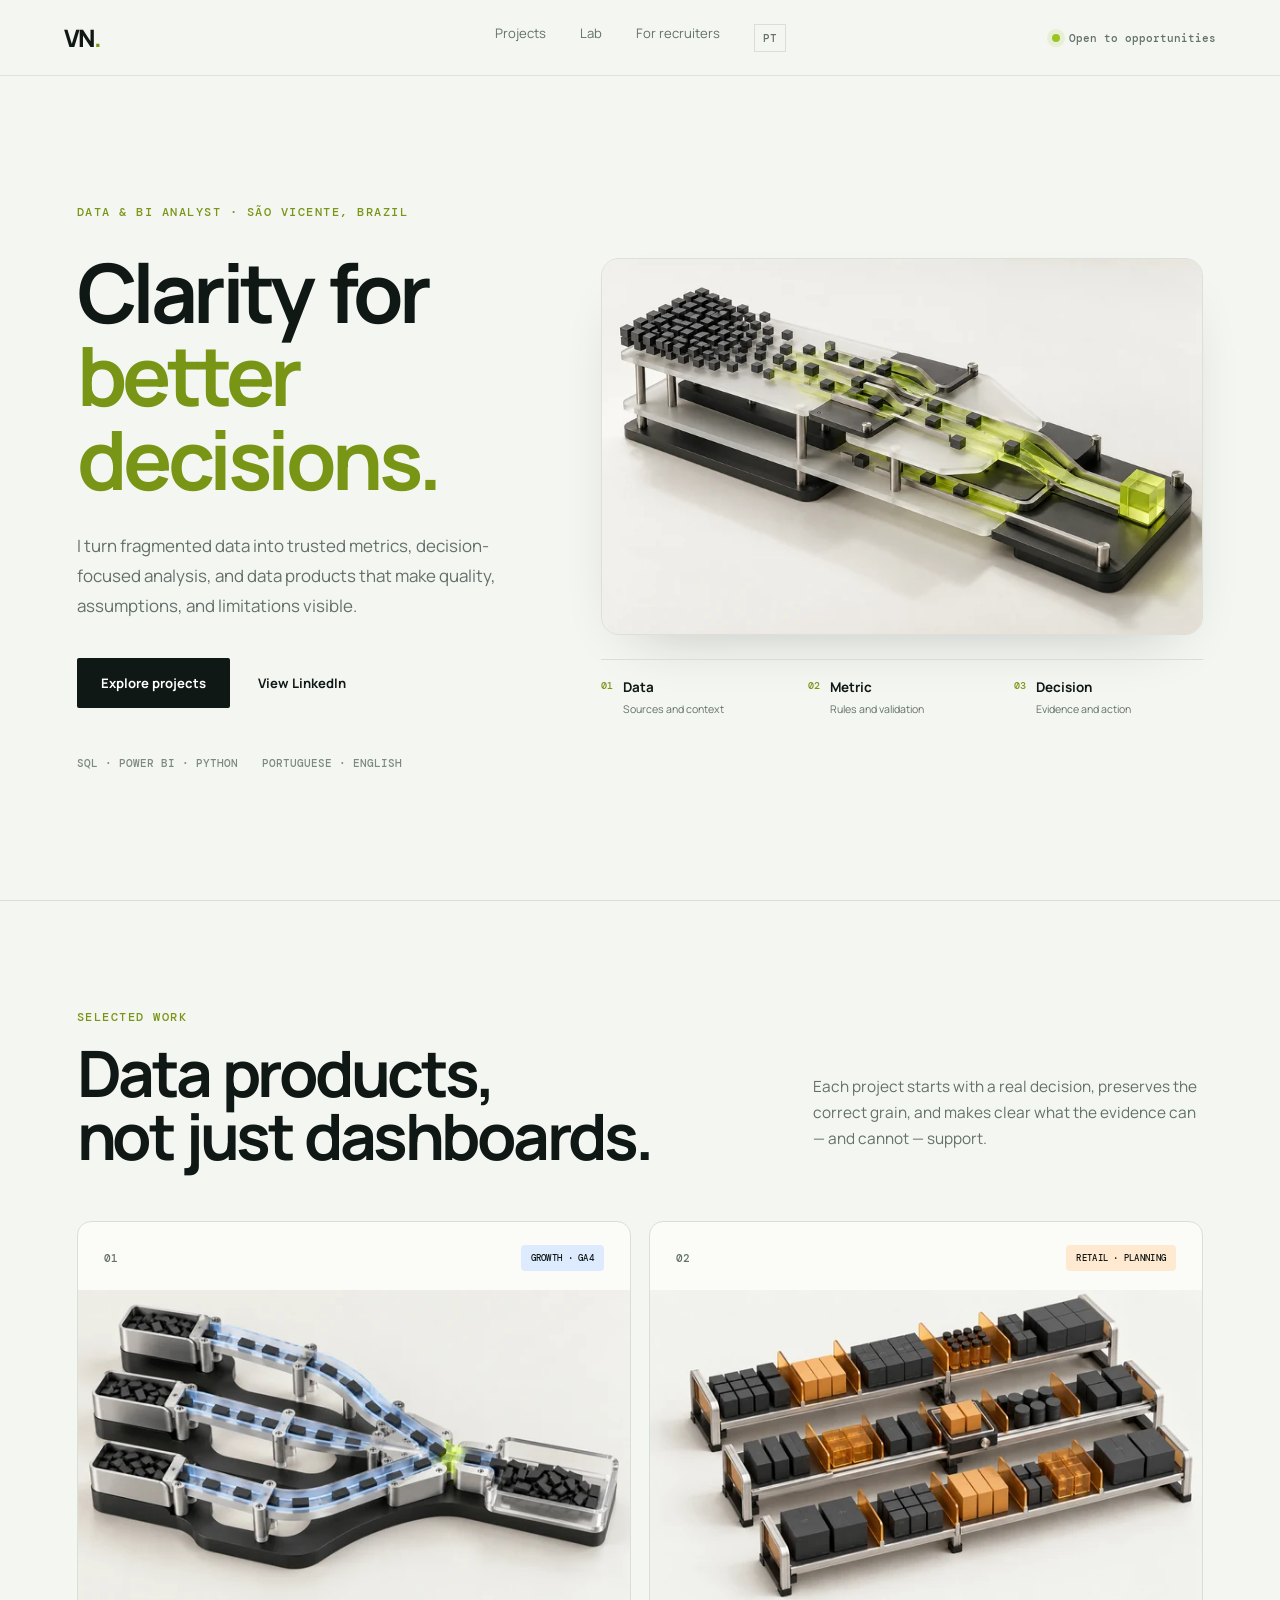
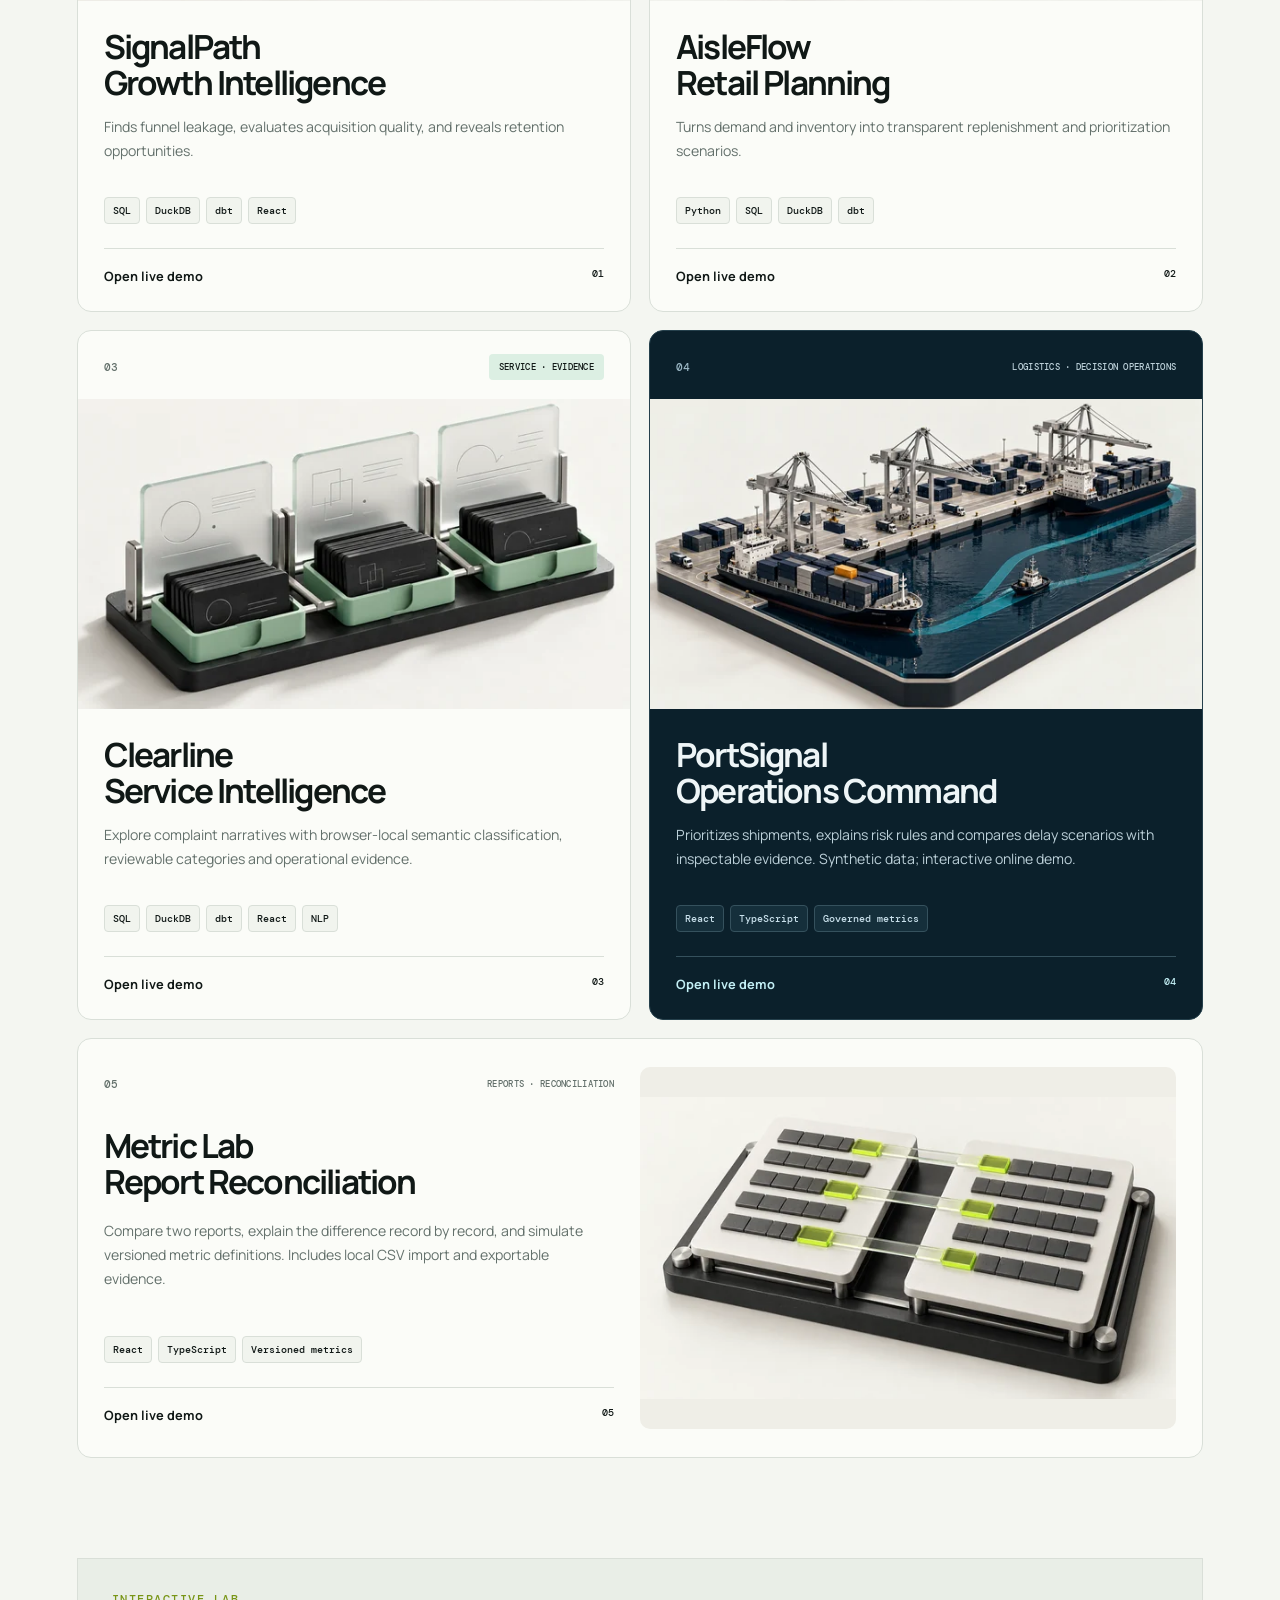
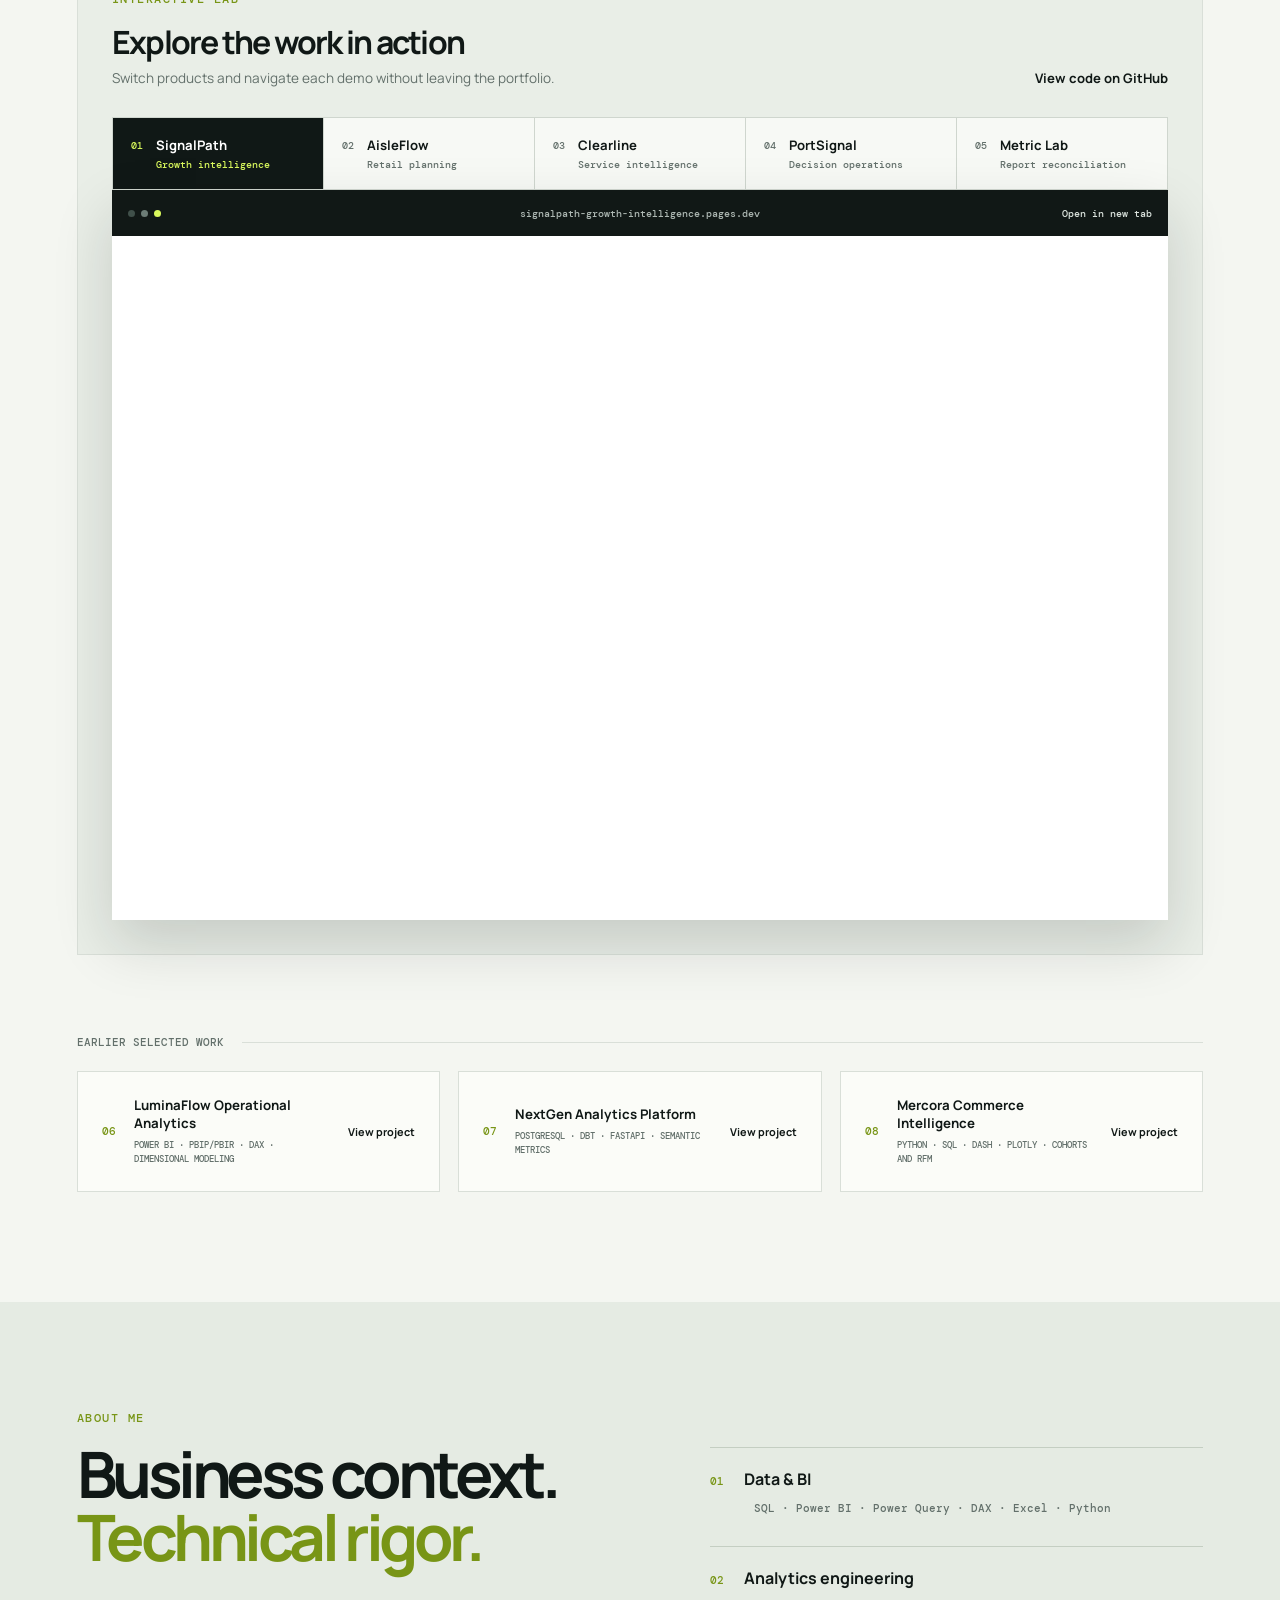
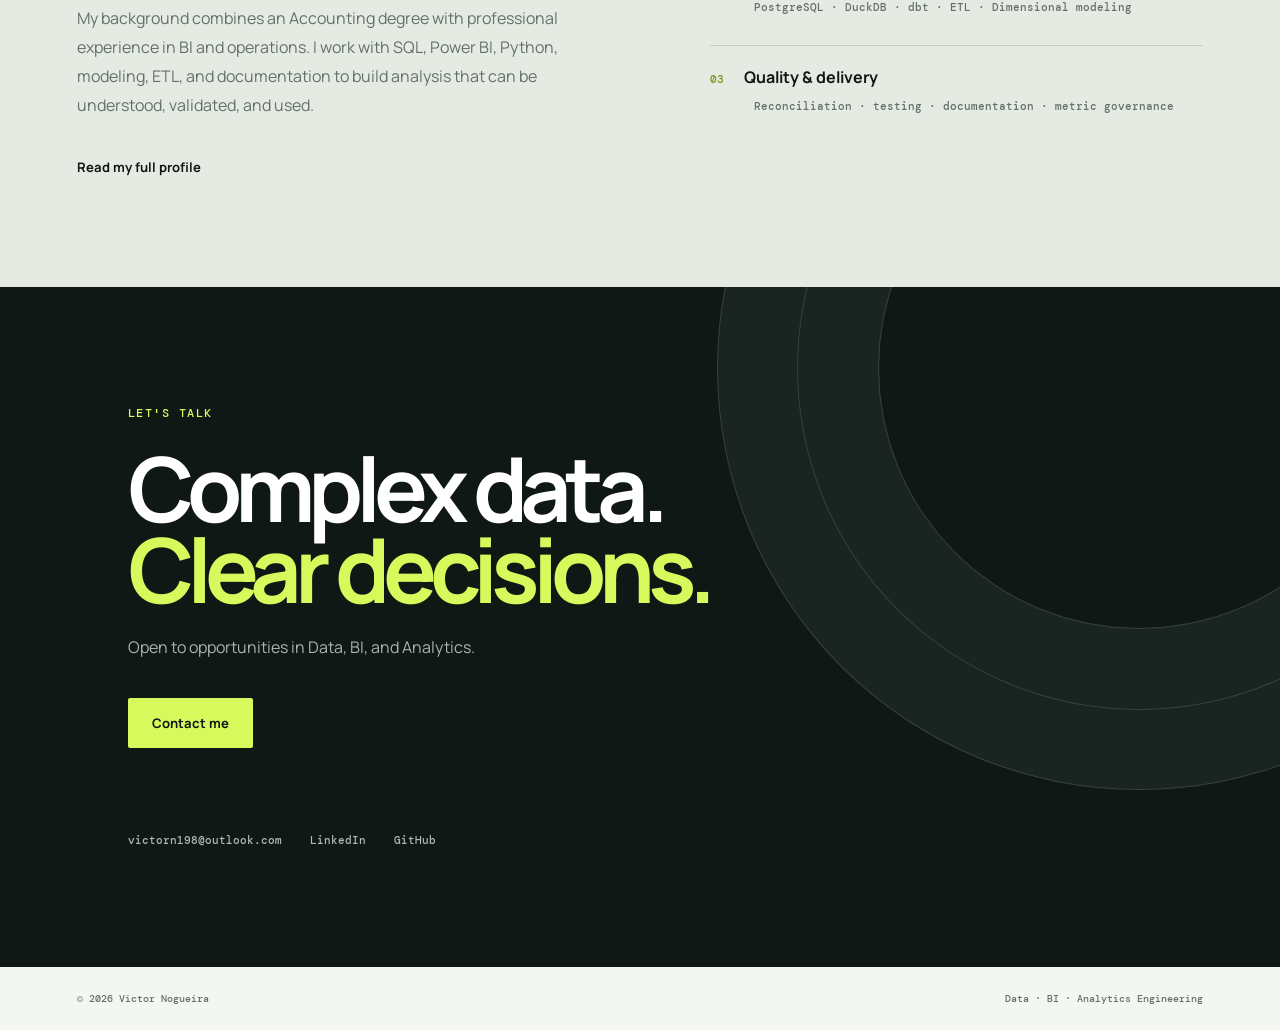
==== commit da53ec68: "Refresh bilingual portfolio with original editorial artwork" ====
--- a/en/index.html
+++ b/en/index.html
@@ -1,12 +1,12 @@
-<!doctype html><html lang="en"><head><meta charset="utf-8"><meta name="viewport" content="width=device-width,initial-scale=1"><title>Victor Nogueira — Data, BI & Analytics Engineering</title><meta name="description" content="Victor Nogueira's portfolio: data, BI, data quality and analytics engineering."><link rel="canonical" href="https://victorn198.github.io/victorn198/en/"><meta property="og:type" content="website"><meta property="og:locale" content="en_US"><meta property="og:site_name" content="Victor Nogueira — Portfolio"><meta property="og:title" content="Victor Nogueira — Data, BI & Analytics Engineering"><meta property="og:description" content="Decision-focused data projects using SQL, Power BI, Python, data quality, and analytics engineering."><meta property="og:url" content="https://victorn198.github.io/victorn198/en/"><meta property="og:image" content="https://victorn198.github.io/victorn198/og.png"><meta property="og:image:secure_url" content="https://victorn198.github.io/victorn198/og.png"><meta property="og:image:type" content="image/png"><meta property="og:image:width" content="1740"><meta property="og:image:height" content="907"><meta property="og:image:alt" content="Victor Nogueira — Data, BI and Analytics Engineering"><meta name="twitter:card" content="summary_large_image"><meta name="twitter:title" content="Victor Nogueira — Data, BI & Analytics Engineering"><meta name="twitter:description" content="Decision-focused data projects using SQL, Power BI, Python, data quality, and analytics engineering."><meta name="twitter:image" content="https://victorn198.github.io/victorn198/og.png"><link rel="stylesheet" href="../styles.css?v=20261031-innovations"></head><body>
+<!doctype html><html lang="en"><head><meta charset="utf-8"><meta name="viewport" content="width=device-width,initial-scale=1"><title>Victor Nogueira — Data, BI & Analytics Engineering</title><meta name="description" content="Victor Nogueira's portfolio: data, BI, data quality and analytics engineering."><link rel="canonical" href="https://victorn198.github.io/victorn198/en/"><meta property="og:type" content="website"><meta property="og:locale" content="en_US"><meta property="og:site_name" content="Victor Nogueira — Portfolio"><meta property="og:title" content="Victor Nogueira — Data, BI & Analytics Engineering"><meta property="og:description" content="Decision-focused data projects using SQL, Power BI, Python, data quality, and analytics engineering."><meta property="og:url" content="https://victorn198.github.io/victorn198/en/"><meta property="og:image" content="https://victorn198.github.io/victorn198/og.png"><meta property="og:image:secure_url" content="https://victorn198.github.io/victorn198/og.png"><meta property="og:image:type" content="image/png"><meta property="og:image:width" content="1740"><meta property="og:image:height" content="907"><meta property="og:image:alt" content="Victor Nogueira — Data, BI and Analytics Engineering"><meta name="twitter:card" content="summary_large_image"><meta name="twitter:title" content="Victor Nogueira — Data, BI & Analytics Engineering"><meta name="twitter:description" content="Decision-focused data projects using SQL, Power BI, Python, data quality, and analytics engineering."><meta name="twitter:image" content="https://victorn198.github.io/victorn198/og.png"><link rel="stylesheet" href="../styles.css?v=20261031-innovations"><link rel="stylesheet" href="../visual-refresh.css?v=20261102-editorial"></head><body>
 <header class="topbar"><a class="brand" href="#top"><span>VN</span><i>.</i></a><nav><a href="#projects">Projects</a><a href="#lab">Lab</a><a href="recruiter/">For recruiters</a><a class="lang-link" href="../" lang="pt-BR">PT</a></nav><a class="availability" href="#contact"><span></span>Open to opportunities</a></header>
 <main id="top"><section class="hero"><div class="hero-copy"><div class="eyebrow">DATA & BI ANALYST · SÃO VICENTE, BRAZIL</div><h1>Clarity for<br><em>better decisions.</em></h1><p class="intro">I turn fragmented data into trusted metrics, decision-focused analysis, and data products that make quality, assumptions, and limitations visible.</p><div class="hero-actions"><a class="button primary" href="#projects">Explore projects</a><a class="text-link" href="https://www.linkedin.com/in/victor-nogueira-52260b370/">View LinkedIn</a></div><div class="hero-meta"><span>SQL · POWER BI · PYTHON</span><span>PORTUGUESE · ENGLISH</span></div></div>
-<div class="data-lab" aria-label="Workflow: data, metric, decision"><div class="lab-head"><span>DECISION SYSTEM</span><span class="live-dot">LIVE</span></div><div class="flow-stage"><div class="flow-node"><small>01 · INPUT</small><strong>Data</strong><span>sources + context</span></div><div class="flow-line"><i></i></div><div class="flow-node"><small>02 · MODEL</small><strong>Metric</strong><span>rule + validation</span></div><div class="flow-line"><i></i></div><div class="flow-node"><small>03 · OUTPUT</small><strong>Decision</strong><span>evidence + action</span></div></div><div class="signal-panel"><div class="signal-label"><span>ANALYTICAL SIGNAL</span><span>QUALITY VERIFIED</span></div><div class="signal-chart"><svg viewBox="0 0 560 130" preserveAspectRatio="none"><defs><linearGradient id="area" x1="0" y1="0" x2="0" y2="1"><stop offset="0" stop-color="#d9f85c" stop-opacity=".35"/><stop offset="1" stop-color="#d9f85c" stop-opacity="0"/></linearGradient></defs><path class="area" d="M0,108 C45,96 65,104 102,74 S165,88 205,52 S275,74 318,40 S391,58 430,28 S510,48 560,18 L560,130 L0,130Z"/><path class="line-chart" d="M0,108 C45,96 65,104 102,74 S165,88 205,52 S275,74 318,40 S391,58 430,28 S510,48 560,18"/></svg></div></div><div class="lab-foot"><span>Business context</span><span>Traceability</span><span>Testing and documentation</span></div></div></section>
+<figure class="hero-art"><img src="../assets/editorial-v1/hero-1600.webp" srcset="../assets/editorial-v1/hero-800.webp 800w, ../assets/editorial-v1/hero-1600.webp 1600w" sizes="(max-width: 900px) 88vw, 52vw" width="1600" height="1001" alt="Conceptual instrument turning scattered data into an ordered decision path" fetchpriority="high" decoding="async"><figcaption class="hero-art-caption"><div><span>01</span><strong>Data</strong><small>Sources and context</small></div><div><span>02</span><strong>Metric</strong><small>Rules and validation</small></div><div><span>03</span><strong>Decision</strong><small>Evidence and action</small></div></figcaption></figure></section>
 <section id="projects" class="section project-section"><div class="section-head reveal"><div><div class="eyebrow">SELECTED WORK</div><h2>Data products,<br>not just dashboards.</h2></div><p>Each project starts with a real decision, preserves the correct grain, and makes clear what the evidence can — and cannot — support.</p></div><div class="projects featured">
-<article class="project-card signal-card reveal"><div class="card-top"><span>01</span><span>GROWTH · GA4</span></div><div class="project-visual signal-visual"><span></span><span></span><span></span><span></span><span></span><span></span></div><h3>SignalPath<br>Growth Intelligence</h3><p>Finds funnel leakage, evaluates acquisition quality, and reveals retention opportunities.</p><div class="stack"><span>SQL</span><span>DuckDB</span><span>dbt</span><span>React</span></div><a href="https://signalpath-growth-intelligence.pages.dev/" class="card-link">Open live demo <span>01</span></a></article>
-<article class="project-card aisle-card reveal"><div class="card-top"><span>02</span><span>RETAIL · PLANNING</span></div><div class="project-visual aisle-visual"><span></span><span></span><span></span><span></span><span></span><span></span><span></span></div><h3>AisleFlow<br>Retail Planning</h3><p>Turns demand and inventory into transparent replenishment and prioritization scenarios.</p><div class="stack"><span>Python</span><span>SQL</span><span>DuckDB</span><span>dbt</span></div><a href="https://aisleflow-retail-planning.pages.dev/" class="card-link">Open live demo <span>02</span></a></article>
-<article class="project-card clear-card reveal"><div class="card-top"><span>03</span><span>SERVICE · EVIDENCE</span></div><div class="project-visual clear-visual"><i></i><i></i><i></i><i></i><i></i><i></i></div><h3>Clearline<br>Service Intelligence</h3><p>Explore complaint narratives with browser-local semantic classification, reviewable categories and operational evidence.</p><div class="stack"><span>SQL</span><span>DuckDB</span><span>dbt</span><span>React</span><span>NLP</span></div><a href="https://clearline-semantic-lab.amateei1957.chatgpt.site/?view=semantic&amp;lang=en" class="card-link">Open live demo <span>03</span></a></article>
-<article class="project-card portsignal-card reveal"><div class="card-top"><span>04</span><span>LOGISTICS · DECISION OPERATIONS</span></div><div class="project-visual portsignal-visual" aria-hidden="true"><span class="port-orbit"></span><span class="port-route"></span><i></i><i></i><i></i></div><h3>PortSignal<br>Operations Command</h3><p>Prioritizes shipments, explains risk rules and compares delay scenarios with inspectable evidence. Synthetic data; interactive online demo.</p><div class="stack"><span>React</span><span>TypeScript</span><span>Governed metrics</span></div><a href="https://portsignal-decision-operations.amateei1957.chatgpt.site/?lang=en" class="card-link">Open live demo <span>04</span></a></article><article class="project-card metriclab-card reveal"><div class="card-top"><span>05</span><span>REPORTS · RECONCILIATION</span></div><div class="project-visual metriclab-visual" aria-hidden="true"><span class="metric-sheet sheet-a">A</span><span class="metric-sheet sheet-b">B</span><i class="metric-bridge"></i></div><h3>Metric Lab<br>Report Reconciliation</h3><p>Compare two reports, explain the difference record by record, and simulate versioned metric definitions. Includes local CSV import and exportable evidence.</p><div class="stack"><span>React</span><span>TypeScript</span><span>Versioned metrics</span></div><a href="https://metric-lab-conferencia-relatorios.amateei1957.chatgpt.site/?lang=en" class="card-link">Open live demo <span>05</span></a></article></div>
+<article class="project-card signal-card reveal"><div class="card-top"><span>01</span><span>GROWTH · GA4</span></div><div class="project-visual project-cover"><img src="../assets/editorial-v1/signalpath-1200.webp" srcset="../assets/editorial-v1/signalpath-600.webp 600w, ../assets/editorial-v1/signalpath-1200.webp 1200w" sizes="(max-width: 650px) 88vw, 44vw" width="1200" height="675" alt="Acquisition channels converging into an ordered data path" loading="lazy" decoding="async"></div><h3>SignalPath<br>Growth Intelligence</h3><p>Finds funnel leakage, evaluates acquisition quality, and reveals retention opportunities.</p><div class="stack"><span>SQL</span><span>DuckDB</span><span>dbt</span><span>React</span></div><a href="https://signalpath-growth-intelligence.pages.dev/" class="card-link">Open live demo <span>01</span></a></article>
+<article class="project-card aisle-card reveal"><div class="card-top"><span>02</span><span>RETAIL · PLANNING</span></div><div class="project-visual project-cover"><img src="../assets/editorial-v1/aisleflow-1200.webp" srcset="../assets/editorial-v1/aisleflow-600.webp 600w, ../assets/editorial-v1/aisleflow-1200.webp 1200w" sizes="(max-width: 650px) 88vw, 44vw" width="1200" height="675" alt="Inventory miniature with units and replenishment dividers" loading="lazy" decoding="async"></div><h3>AisleFlow<br>Retail Planning</h3><p>Turns demand and inventory into transparent replenishment and prioritization scenarios.</p><div class="stack"><span>Python</span><span>SQL</span><span>DuckDB</span><span>dbt</span></div><a href="https://aisleflow-retail-planning.pages.dev/" class="card-link">Open live demo <span>02</span></a></article>
+<article class="project-card clear-card reveal"><div class="card-top"><span>03</span><span>SERVICE · EVIDENCE</span></div><div class="project-visual project-cover"><img src="../assets/editorial-v1/clearline-1200.webp" srcset="../assets/editorial-v1/clearline-600.webp 600w, ../assets/editorial-v1/clearline-1200.webp 1200w" sizes="(max-width: 650px) 88vw, 44vw" width="1200" height="675" alt="Service narratives organized into evidence groups" loading="lazy" decoding="async"></div><h3>Clearline<br>Service Intelligence</h3><p>Explore complaint narratives with browser-local semantic classification, reviewable categories and operational evidence.</p><div class="stack"><span>SQL</span><span>DuckDB</span><span>dbt</span><span>React</span><span>NLP</span></div><a href="https://clearline-semantic-lab.amateei1957.chatgpt.site/?view=semantic&amp;lang=en" class="card-link">Open live demo <span>03</span></a></article>
+<article class="project-card portsignal-card reveal"><div class="card-top"><span>04</span><span>LOGISTICS · DECISION OPERATIONS</span></div><div class="project-visual project-cover"><img src="../assets/editorial-v1/portsignal-1200.webp" srcset="../assets/editorial-v1/portsignal-600.webp 600w, ../assets/editorial-v1/portsignal-1200.webp 1200w" sizes="(max-width: 650px) 88vw, 44vw" width="1200" height="675" alt="Port miniature with containers, vessels and routes" loading="lazy" decoding="async"></div><h3>PortSignal<br>Operations Command</h3><p>Prioritizes shipments, explains risk rules and compares delay scenarios with inspectable evidence. Synthetic data; interactive online demo.</p><div class="stack"><span>React</span><span>TypeScript</span><span>Governed metrics</span></div><a href="https://portsignal-decision-operations.amateei1957.chatgpt.site/?lang=en" class="card-link">Open live demo <span>04</span></a></article><article class="project-card metriclab-card reveal"><div class="card-top"><span>05</span><span>REPORTS · RECONCILIATION</span></div><div class="project-visual project-cover"><img src="../assets/editorial-v1/metriclab-1200.webp" srcset="../assets/editorial-v1/metriclab-600.webp 600w, ../assets/editorial-v1/metriclab-1200.webp 1200w" sizes="(max-width: 650px) 88vw, 44vw" width="1200" height="675" alt="Two sets of records connected for reconciliation" loading="lazy" decoding="async"></div><h3>Metric Lab<br>Report Reconciliation</h3><p>Compare two reports, explain the difference record by record, and simulate versioned metric definitions. Includes local CSV import and exportable evidence.</p><div class="stack"><span>React</span><span>TypeScript</span><span>Versioned metrics</span></div><a href="https://metric-lab-conferencia-relatorios.amateei1957.chatgpt.site/?lang=en" class="card-link">Open live demo <span>05</span></a></article></div>
 <div id="lab" class="demo-wrap reveal"><div class="demo-head"><div><div class="eyebrow">INTERACTIVE LAB</div><h3>Explore the work in action</h3><p>Switch products and navigate each demo without leaving the portfolio.</p></div><a class="text-link" href="https://github.com/victorn198">View code on GitHub</a></div><div class="demo-tabs" role="tablist"><button id="demo-tab-signalpath" data-product="signalpath" aria-controls="demo-panel" tabindex="0" class="active" role="tab" aria-selected="true" data-dashboard="https://signalpath-growth-intelligence.pages.dev/" data-title="SignalPath Growth Intelligence demo"><span>01</span><strong>SignalPath</strong><small>Growth intelligence</small></button><button id="demo-tab-aisleflow" data-product="aisleflow" aria-controls="demo-panel" tabindex="-1" role="tab" aria-selected="false" data-dashboard="https://aisleflow-retail-planning.pages.dev/" data-title="AisleFlow Retail Planning demo"><span>02</span><strong>AisleFlow</strong><small>Retail planning</small></button><button id="demo-tab-clearline" data-product="clearline" aria-controls="demo-panel" tabindex="-1" role="tab" aria-selected="false" data-dashboard="https://clearline-semantic-lab.amateei1957.chatgpt.site/?view=semantic&amp;lang=en" data-title="Clearline Service Intelligence demo"><span>03</span><strong>Clearline</strong><small>Service intelligence</small></button><button id="demo-tab-portsignal" data-product="portsignal" aria-controls="demo-panel" tabindex="-1" role="tab" aria-selected="false" data-dashboard="https://portsignal-decision-operations.amateei1957.chatgpt.site/?lang=en" data-title="PortSignal interactive logistics demo"><span>04</span><strong>PortSignal</strong><small>Decision operations</small></button><button id="demo-tab-metriclab" data-product="metriclab" aria-controls="demo-panel" tabindex="-1" role="tab" aria-selected="false" data-dashboard="https://metric-lab-conferencia-relatorios.amateei1957.chatgpt.site/?lang=en" data-title="Metric Lab report reconciliation demo"><span>05</span><strong>Metric Lab</strong><small>Report reconciliation</small></button></div><div class="demo-browser" id="demo-panel" role="tabpanel" aria-labelledby="demo-tab-signalpath"><div class="browser-chrome"><div class="browser-dots"><i></i><i></i><i></i></div><span id="browser-label">signalpath-growth-intelligence.pages.dev</span><a id="open-dashboard" href="https://signalpath-growth-intelligence.pages.dev/" target="_blank">Open in new tab</a></div><div class="frame-loader"><span></span></div><iframe id="dashboard-frame" referrerpolicy="strict-origin-when-cross-origin" title="SignalPath Growth Intelligence demo" src="https://signalpath-growth-intelligence.pages.dev/" loading="lazy"></iframe></div></div>
 <div class="older-head"><span>EARLIER SELECTED WORK</span><span></span></div><div class="projects secondary"><a class="mini-card reveal" href="https://github.com/victorn198/luminaflow-operational-analytics"><span>06</span><span><strong>LuminaFlow Operational Analytics</strong><small>POWER BI · PBIP/PBIR · DAX · DIMENSIONAL MODELING</small></span><b>View project</b></a><a class="mini-card reveal" href="https://github.com/victorn198/nextgen-analytics-platform"><span>07</span><span><strong>NextGen Analytics Platform</strong><small>POSTGRESQL · DBT · FASTAPI · SEMANTIC METRICS</small></span><b>View project</b></a><a class="mini-card reveal" href="https://github.com/victorn198/mercora-commerce-intelligence"><span>08</span><span><strong>Mercora Commerce Intelligence</strong><small>PYTHON · SQL · DASH · PLOTLY · COHORTS AND RFM</small></span><b>View project</b></a></div></section>
 <section id="about" class="about section"><div class="about-copy reveal"><div class="eyebrow">ABOUT ME</div><h2>Business context.<br><em>Technical rigor.</em></h2><p>My background combines an Accounting degree with professional experience in BI and operations. I work with SQL, Power BI, Python, modeling, ETL, and documentation to build analysis that can be understood, validated, and used.</p><a class="text-link" href="https://github.com/victorn198/victorn198">Read my full profile</a></div><div class="skills reveal"><div><span>01</span><strong>Data & BI</strong><p>SQL · Power BI · Power Query · DAX · Excel · Python</p></div><div><span>02</span><strong>Analytics engineering</strong><p>PostgreSQL · DuckDB · dbt · ETL · Dimensional modeling</p></div><div><span>03</span><strong>Quality & delivery</strong><p>Reconciliation · testing · documentation · metric governance</p></div></div></section>
--- a/visual-refresh.css
+++ b/visual-refresh.css
@@ -0,0 +1,143 @@
+/* Editorial image system. Shared by both languages and recruiter views. */
+.hero {
+  grid-template-columns: minmax(0, .88fr) minmax(0, 1.12fr);
+  gap: 4vw;
+  padding: clamp(64px, 8vh, 110px) 6vw;
+  min-height: min(900px, calc(100svh - 76px));
+}
+.hero h1 {
+  font-size: clamp(3.9rem, 6.4vw, 7rem);
+  line-height: 1.02;
+  letter-spacing: -.055em;
+  word-spacing: .07em;
+}
+.hero .intro { max-width: 520px; }
+.section-head h2 { letter-spacing: -.055em; word-spacing: .04em; }
+.hero-meta { margin-top: 48px; gap: 24px; flex-wrap: wrap; }
+.hero-art { margin: 0; min-width: 0; align-self: center; }
+.hero-art > img {
+  display: block;
+  width: 100%;
+  height: auto;
+  border-radius: 18px;
+  border: 1px solid #dedfd6;
+  background: #eeede7;
+  box-shadow: 0 24px 60px -36px #10181650;
+}
+.hero-art-caption {
+  display: grid;
+  grid-template-columns: repeat(3, minmax(0, 1fr));
+  margin-top: 24px;
+  border-top: 1px solid var(--line);
+  padding-top: 18px;
+  gap: 18px;
+}
+.hero-art-caption div { display: grid; grid-template-columns: auto 1fr; gap: 6px 10px; }
+.hero-art-caption span { font: 500 .64rem/1.6 'DM Mono', monospace; color: var(--lime-dark); }
+.hero-art-caption strong { font-size: .84rem; }
+.hero-art-caption small { grid-column: 2; font-size: .66rem; line-height: 1.5; color: var(--muted); }
+.project-card {
+  padding: 0 0 26px;
+  min-height: 660px;
+  border: 1px solid var(--line);
+  border-radius: 14px;
+  background: var(--surface);
+  color: var(--ink);
+  transition: transform .25s ease, box-shadow .25s ease, border-color .25s ease;
+}
+.project-card::before { content: none; }
+.project-card:hover { transform: translateY(-5px); border-color: #aab5a7; box-shadow: 0 18px 40px -24px #10181645; }
+.project-card .card-top { margin: 22px 26px 0; min-height: 28px; }
+.project-card .card-top span:last-child { opacity: 1; font-size: .59rem; letter-spacing: .03em; }
+.project-card .card-top span:first-child { color: var(--muted); }
+.project-card .project-cover {
+  display: block;
+  opacity: 1;
+  height: auto;
+  min-height: 0;
+  margin: 18px 0 28px;
+  overflow: hidden;
+  aspect-ratio: 16 / 9;
+  background: #efeee7;
+}
+.project-cover img, .proof-cover img { display: block; width: 100%; height: 100%; object-fit: cover; transition: transform .6s ease; }
+.project-card:hover .project-cover img { transform: scale(1.025); }
+.project-card h3 { margin: 0 26px 14px; font-size: clamp(1.8rem, 2.6vw, 2.7rem); line-height: 1.08; letter-spacing: -.055em; }
+.project-card p { margin: 0 26px 10px; max-width: 500px; color: var(--muted); font-size: .88rem; line-height: 1.7; }
+.project-card .stack { padding: 24px 26px 0; }
+.project-card .stack span { border-color: var(--line); border-radius: 4px; background: #f1f4ee; }
+.project-card .card-link { margin: 24px 26px 0; padding: 18px 0 0; border-color: var(--line); font-size: .8rem; }
+.signal-card .card-top span:last-child { background: #deebfe; padding: 7px 10px; border-radius: 4px; }
+.aisle-card .card-top span:last-child { background: #ffead1; padding: 7px 10px; border-radius: 4px; }
+.clear-card .card-top span:last-child { background: #dcefe3; padding: 7px 10px; border-radius: 4px; }
+.portsignal-card { background: #0b202b; color: #eef5f7; border-color: #25404c; }
+.portsignal-card .card-top, .portsignal-card p { color: #bcd0d9; }
+.portsignal-card .card-top span:first-child { color: #9bb7c5; }
+.portsignal-card .stack span { border-color: #35515d; background: #152f3b; color: #c9e0eb; }
+.portsignal-card .card-link { color: #c3eff5; border-color: #35515d; }
+.metriclab-card { grid-template-columns: 1fr 1fr; column-gap: 0; padding: 28px 0; min-height: 420px; }
+.metriclab-card .card-top { grid-column: 1; margin-top: 0; }
+.metriclab-card .project-cover { grid-column: 2; grid-row: 1 / 6; height: 100%; min-height: 0; margin: 0 26px 0 0; aspect-ratio: auto; border-radius: 10px; }
+.metriclab-card .project-cover img { object-fit: contain; }
+.metriclab-card h3 { margin-top: 28px; }
+.metriclab-card .stack { align-self: end; }
+.metriclab-card .card-top span:last-child { color: var(--muted); }
+.proof-card { padding: 0 24px 26px; border-radius: 12px; overflow: hidden; }
+.proof-cover { aspect-ratio: 16 / 9; margin: 0 -24px 24px; background: #efeee7; }
+.proof-card h3 { margin-top: 20px; line-height: 1.25; letter-spacing: -.035em; }
+.proof-card p { margin-top: 0; }
+.proof-card a { padding-top: 18px; }
+.proof-cards .proof-card:last-child:nth-child(odd) { display: grid; grid-template-columns: 1fr 1fr; column-gap: 28px; padding-top: 24px; }
+.proof-cards .proof-card:last-child:nth-child(odd) .proof-cover { grid-column: 2; grid-row: 1 / 5; margin: -24px -24px -26px 0; height: calc(100% + 50px); aspect-ratio: auto; }
+.proof-cards .proof-card:last-child:nth-child(odd) .proof-cover img { object-fit: contain; }
+.proof-cards .proof-card:last-child:nth-child(odd) > span,
+.proof-cards .proof-card:last-child:nth-child(odd) > h3,
+.proof-cards .proof-card:last-child:nth-child(odd) > p,
+.proof-cards .proof-card:last-child:nth-child(odd) > a { grid-column: 1; }
+a:focus-visible, button:focus-visible { outline: 3px solid #587915; outline-offset: 5px; }
+@media (max-width: 1100px) {
+  .hero { grid-template-columns: 1fr 1fr; gap: 4vw; }
+  .hero h1 { font-size: clamp(3.5rem, 6.5vw, 5rem); }
+  .hero-actions { gap: 20px; }
+  .hero-art-caption { gap: 10px; }
+  .hero-art-caption div { grid-template-columns: 1fr; }
+  .hero-art-caption small { grid-column: 1; }
+}
+@media (max-width: 900px) {
+  .section-head { display: block; }
+  .section-head p { max-width: 540px; margin-top: 24px; }
+  .hero { grid-template-columns: 1fr; min-height: auto; padding: 64px 6vw; gap: 44px; }
+  .hero h1 { font-size: clamp(3.5rem, 10vw, 6rem); }
+  .hero-copy { max-width: 680px; }
+  .hero-art { width: 100%; max-width: 780px; }
+  .hero-art-caption div { grid-template-columns: auto 1fr; }
+  .hero-art-caption small { grid-column: 2; }
+  .project-card { min-height: 590px; }
+  .metriclab-card { min-height: 420px; }
+}
+@media (max-width: 760px) {
+  .topbar { height: auto; min-height: 76px; grid-template-columns: auto 1fr; gap: 12px 20px; padding-top: 16px; padding-bottom: 16px; }
+  .topbar nav { display: flex; justify-content: flex-end; align-items: center; flex-wrap: wrap; gap: 12px 18px; font-size: .68rem; }
+  .availability { display: none; }
+  .hero-actions { flex-direction: row; align-items: center; flex-wrap: wrap; }
+  .hero-meta { margin-top: 32px; }
+  .hero-art-caption { gap: 10px; }
+  .hero-art-caption strong { font-size: .76rem; }
+  .hero-art-caption small { font-size: .6rem; }
+  .hero-art-caption div { column-gap: 6px; }
+  .featured { grid-template-columns: 1fr; }
+  .project-card { min-height: 0; }
+  .project-card h3 { font-size: 2.1rem; }
+  .project-card .project-cover { margin-bottom: 24px; }
+  .metriclab-card { display: flex; padding: 0 0 26px; }
+  .metriclab-card .card-top { margin-top: 22px; }
+  .metriclab-card .project-cover { height: auto; min-height: 0; margin: 18px 0 24px; aspect-ratio: 16 / 9; border-radius: 0; }
+  .metriclab-card h3 { margin-top: 0; }
+  .metriclab-card .stack { align-self: stretch; }
+  .proof-cards .proof-card:last-child:nth-child(odd) { display: flex; padding-top: 0; }
+  .proof-cards .proof-card:last-child:nth-child(odd) .proof-cover { margin: 0 -24px 24px; height: auto; aspect-ratio: 16 / 9; }
+}
+@media (prefers-reduced-motion: reduce) {
+  .project-card, .project-cover img { transition: none; }
+  .project-card:hover, .project-card:hover .project-cover img { transform: none; }
+}
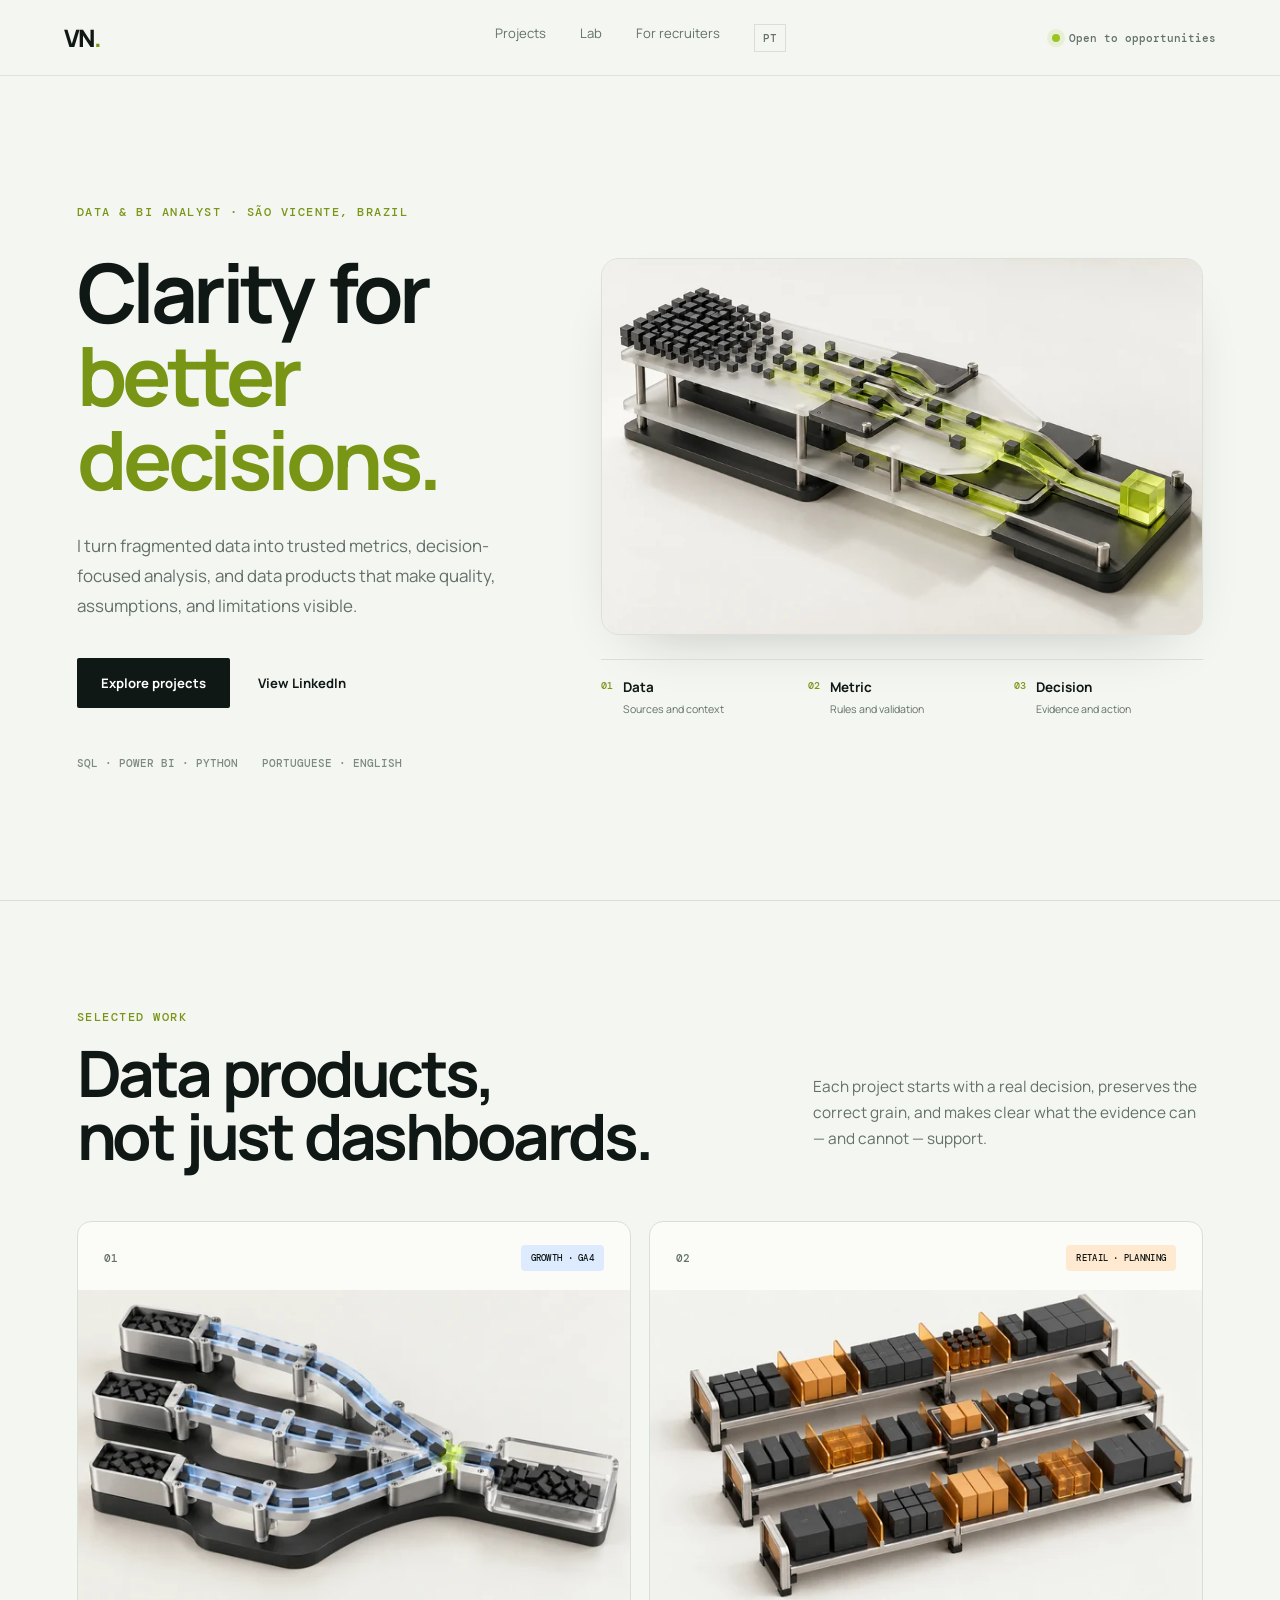
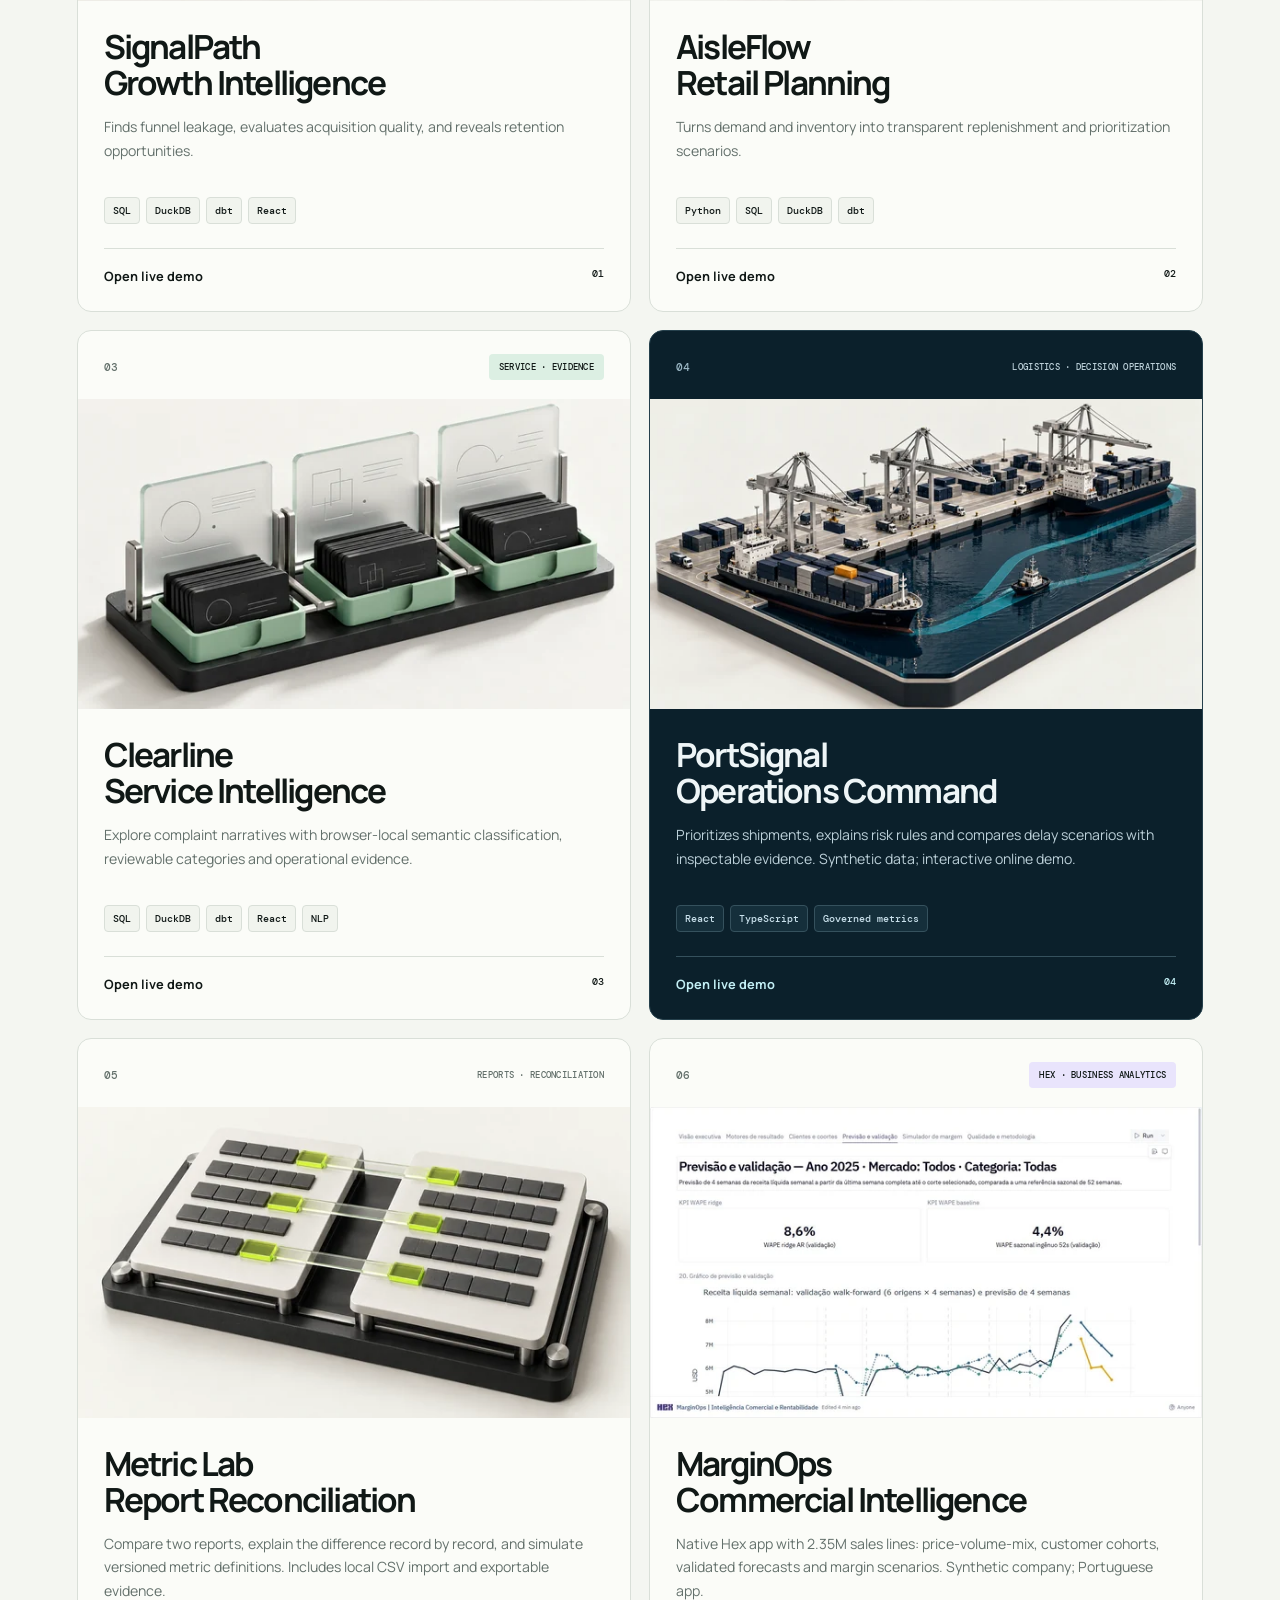
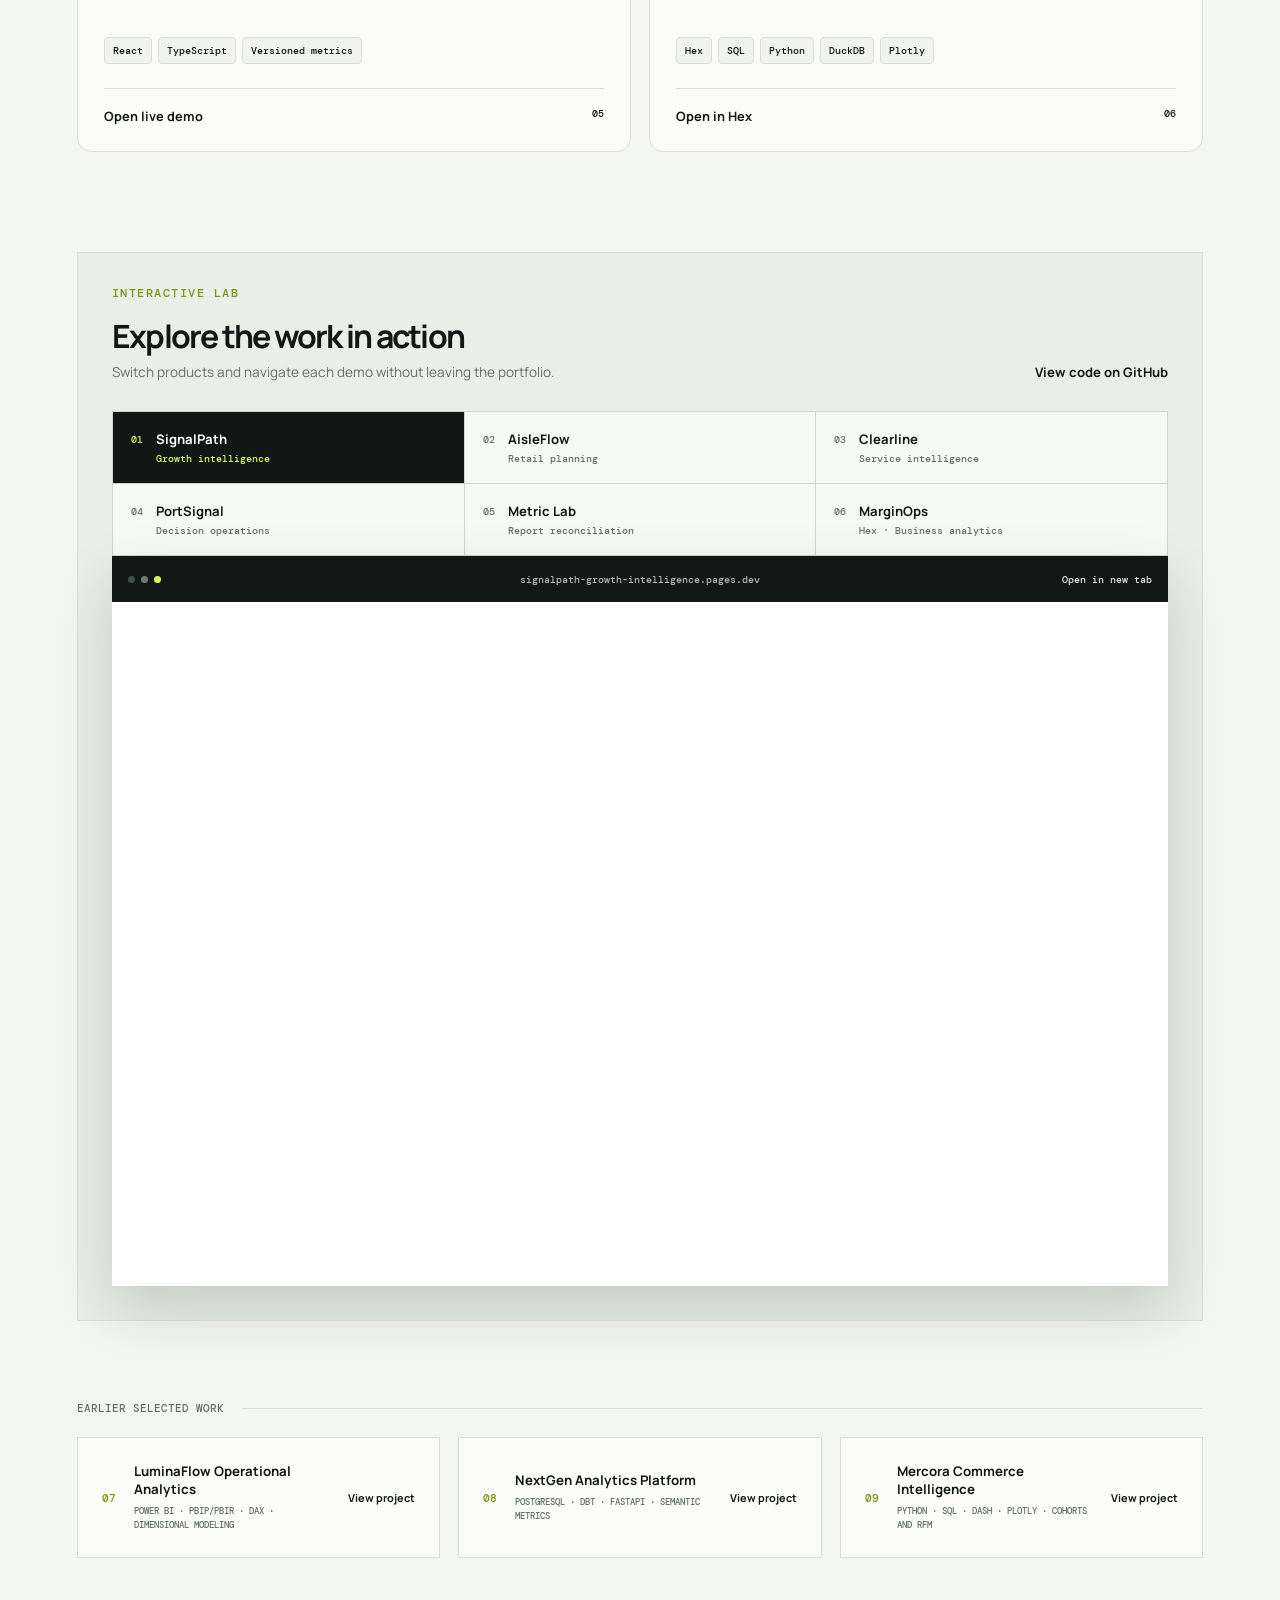
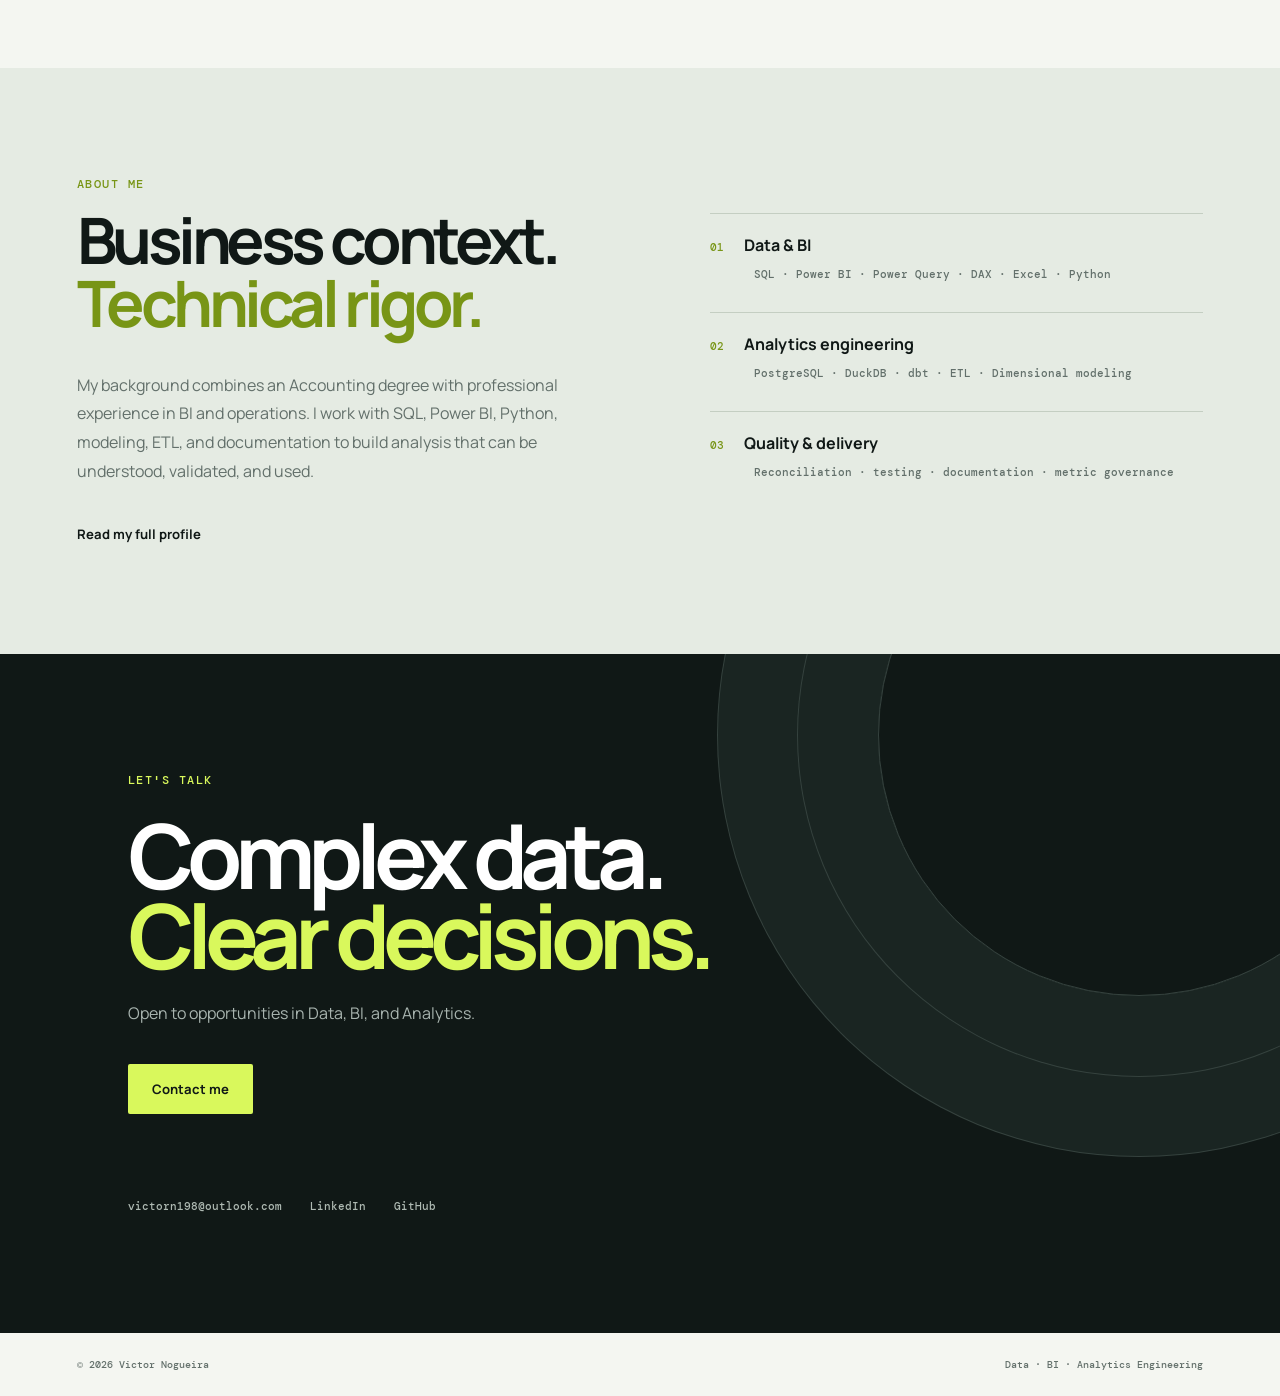
==== commit 1ebc4d55: "Add native Hex MarginOps analytics to portfolio" ====
--- a/en/index.html
+++ b/en/index.html
@@ -1,14 +1,14 @@
-<!doctype html><html lang="en"><head><meta charset="utf-8"><meta name="viewport" content="width=device-width,initial-scale=1"><title>Victor Nogueira — Data, BI & Analytics Engineering</title><meta name="description" content="Victor Nogueira's portfolio: data, BI, data quality and analytics engineering."><link rel="canonical" href="https://victorn198.github.io/victorn198/en/"><meta property="og:type" content="website"><meta property="og:locale" content="en_US"><meta property="og:site_name" content="Victor Nogueira — Portfolio"><meta property="og:title" content="Victor Nogueira — Data, BI & Analytics Engineering"><meta property="og:description" content="Decision-focused data projects using SQL, Power BI, Python, data quality, and analytics engineering."><meta property="og:url" content="https://victorn198.github.io/victorn198/en/"><meta property="og:image" content="https://victorn198.github.io/victorn198/og.png"><meta property="og:image:secure_url" content="https://victorn198.github.io/victorn198/og.png"><meta property="og:image:type" content="image/png"><meta property="og:image:width" content="1740"><meta property="og:image:height" content="907"><meta property="og:image:alt" content="Victor Nogueira — Data, BI and Analytics Engineering"><meta name="twitter:card" content="summary_large_image"><meta name="twitter:title" content="Victor Nogueira — Data, BI & Analytics Engineering"><meta name="twitter:description" content="Decision-focused data projects using SQL, Power BI, Python, data quality, and analytics engineering."><meta name="twitter:image" content="https://victorn198.github.io/victorn198/og.png"><link rel="stylesheet" href="../styles.css?v=20261031-innovations"><link rel="stylesheet" href="../visual-refresh.css?v=20261102-editorial"></head><body>
+<!doctype html><html lang="en"><head><meta charset="utf-8"><meta name="viewport" content="width=device-width,initial-scale=1"><title>Victor Nogueira — Data, BI & Analytics Engineering</title><meta name="description" content="Victor Nogueira's portfolio: data, BI, data quality and analytics engineering."><link rel="canonical" href="https://victorn198.github.io/victorn198/en/"><meta property="og:type" content="website"><meta property="og:locale" content="en_US"><meta property="og:site_name" content="Victor Nogueira — Portfolio"><meta property="og:title" content="Victor Nogueira — Data, BI & Analytics Engineering"><meta property="og:description" content="Decision-focused data projects using SQL, Power BI, Python, data quality, and analytics engineering."><meta property="og:url" content="https://victorn198.github.io/victorn198/en/"><meta property="og:image" content="https://victorn198.github.io/victorn198/og.png"><meta property="og:image:secure_url" content="https://victorn198.github.io/victorn198/og.png"><meta property="og:image:type" content="image/png"><meta property="og:image:width" content="1740"><meta property="og:image:height" content="907"><meta property="og:image:alt" content="Victor Nogueira — Data, BI and Analytics Engineering"><meta name="twitter:card" content="summary_large_image"><meta name="twitter:title" content="Victor Nogueira — Data, BI & Analytics Engineering"><meta name="twitter:description" content="Decision-focused data projects using SQL, Power BI, Python, data quality, and analytics engineering."><meta name="twitter:image" content="https://victorn198.github.io/victorn198/og.png"><link rel="stylesheet" href="../styles.css?v=20261031-innovations"><link rel="stylesheet" href="../visual-refresh.css?v=20261102-marginops"></head><body>
 <header class="topbar"><a class="brand" href="#top"><span>VN</span><i>.</i></a><nav><a href="#projects">Projects</a><a href="#lab">Lab</a><a href="recruiter/">For recruiters</a><a class="lang-link" href="../" lang="pt-BR">PT</a></nav><a class="availability" href="#contact"><span></span>Open to opportunities</a></header>
 <main id="top"><section class="hero"><div class="hero-copy"><div class="eyebrow">DATA & BI ANALYST · SÃO VICENTE, BRAZIL</div><h1>Clarity for<br><em>better decisions.</em></h1><p class="intro">I turn fragmented data into trusted metrics, decision-focused analysis, and data products that make quality, assumptions, and limitations visible.</p><div class="hero-actions"><a class="button primary" href="#projects">Explore projects</a><a class="text-link" href="https://www.linkedin.com/in/victor-nogueira-52260b370/">View LinkedIn</a></div><div class="hero-meta"><span>SQL · POWER BI · PYTHON</span><span>PORTUGUESE · ENGLISH</span></div></div>
 <figure class="hero-art"><img src="../assets/editorial-v1/hero-1600.webp" srcset="../assets/editorial-v1/hero-800.webp 800w, ../assets/editorial-v1/hero-1600.webp 1600w" sizes="(max-width: 900px) 88vw, 52vw" width="1600" height="1001" alt="Conceptual instrument turning scattered data into an ordered decision path" fetchpriority="high" decoding="async"><figcaption class="hero-art-caption"><div><span>01</span><strong>Data</strong><small>Sources and context</small></div><div><span>02</span><strong>Metric</strong><small>Rules and validation</small></div><div><span>03</span><strong>Decision</strong><small>Evidence and action</small></div></figcaption></figure></section>
-<section id="projects" class="section project-section"><div class="section-head reveal"><div><div class="eyebrow">SELECTED WORK</div><h2>Data products,<br>not just dashboards.</h2></div><p>Each project starts with a real decision, preserves the correct grain, and makes clear what the evidence can — and cannot — support.</p></div><div class="projects featured">
+<section id="projects" class="section project-section"><div class="section-head reveal"><div><div class="eyebrow">SELECTED WORK</div><h2>Data products,<br>not just dashboards.</h2></div><p>Each project starts with a real decision, preserves the correct grain, and makes clear what the evidence can — and cannot — support.</p></div><div class="projects featured six-projects">
 <article class="project-card signal-card reveal"><div class="card-top"><span>01</span><span>GROWTH · GA4</span></div><div class="project-visual project-cover"><img src="../assets/editorial-v1/signalpath-1200.webp" srcset="../assets/editorial-v1/signalpath-600.webp 600w, ../assets/editorial-v1/signalpath-1200.webp 1200w" sizes="(max-width: 650px) 88vw, 44vw" width="1200" height="675" alt="Acquisition channels converging into an ordered data path" loading="lazy" decoding="async"></div><h3>SignalPath<br>Growth Intelligence</h3><p>Finds funnel leakage, evaluates acquisition quality, and reveals retention opportunities.</p><div class="stack"><span>SQL</span><span>DuckDB</span><span>dbt</span><span>React</span></div><a href="https://signalpath-growth-intelligence.pages.dev/" class="card-link">Open live demo <span>01</span></a></article>
 <article class="project-card aisle-card reveal"><div class="card-top"><span>02</span><span>RETAIL · PLANNING</span></div><div class="project-visual project-cover"><img src="../assets/editorial-v1/aisleflow-1200.webp" srcset="../assets/editorial-v1/aisleflow-600.webp 600w, ../assets/editorial-v1/aisleflow-1200.webp 1200w" sizes="(max-width: 650px) 88vw, 44vw" width="1200" height="675" alt="Inventory miniature with units and replenishment dividers" loading="lazy" decoding="async"></div><h3>AisleFlow<br>Retail Planning</h3><p>Turns demand and inventory into transparent replenishment and prioritization scenarios.</p><div class="stack"><span>Python</span><span>SQL</span><span>DuckDB</span><span>dbt</span></div><a href="https://aisleflow-retail-planning.pages.dev/" class="card-link">Open live demo <span>02</span></a></article>
 <article class="project-card clear-card reveal"><div class="card-top"><span>03</span><span>SERVICE · EVIDENCE</span></div><div class="project-visual project-cover"><img src="../assets/editorial-v1/clearline-1200.webp" srcset="../assets/editorial-v1/clearline-600.webp 600w, ../assets/editorial-v1/clearline-1200.webp 1200w" sizes="(max-width: 650px) 88vw, 44vw" width="1200" height="675" alt="Service narratives organized into evidence groups" loading="lazy" decoding="async"></div><h3>Clearline<br>Service Intelligence</h3><p>Explore complaint narratives with browser-local semantic classification, reviewable categories and operational evidence.</p><div class="stack"><span>SQL</span><span>DuckDB</span><span>dbt</span><span>React</span><span>NLP</span></div><a href="https://clearline-semantic-lab.amateei1957.chatgpt.site/?view=semantic&amp;lang=en" class="card-link">Open live demo <span>03</span></a></article>
-<article class="project-card portsignal-card reveal"><div class="card-top"><span>04</span><span>LOGISTICS · DECISION OPERATIONS</span></div><div class="project-visual project-cover"><img src="../assets/editorial-v1/portsignal-1200.webp" srcset="../assets/editorial-v1/portsignal-600.webp 600w, ../assets/editorial-v1/portsignal-1200.webp 1200w" sizes="(max-width: 650px) 88vw, 44vw" width="1200" height="675" alt="Port miniature with containers, vessels and routes" loading="lazy" decoding="async"></div><h3>PortSignal<br>Operations Command</h3><p>Prioritizes shipments, explains risk rules and compares delay scenarios with inspectable evidence. Synthetic data; interactive online demo.</p><div class="stack"><span>React</span><span>TypeScript</span><span>Governed metrics</span></div><a href="https://portsignal-decision-operations.amateei1957.chatgpt.site/?lang=en" class="card-link">Open live demo <span>04</span></a></article><article class="project-card metriclab-card reveal"><div class="card-top"><span>05</span><span>REPORTS · RECONCILIATION</span></div><div class="project-visual project-cover"><img src="../assets/editorial-v1/metriclab-1200.webp" srcset="../assets/editorial-v1/metriclab-600.webp 600w, ../assets/editorial-v1/metriclab-1200.webp 1200w" sizes="(max-width: 650px) 88vw, 44vw" width="1200" height="675" alt="Two sets of records connected for reconciliation" loading="lazy" decoding="async"></div><h3>Metric Lab<br>Report Reconciliation</h3><p>Compare two reports, explain the difference record by record, and simulate versioned metric definitions. Includes local CSV import and exportable evidence.</p><div class="stack"><span>React</span><span>TypeScript</span><span>Versioned metrics</span></div><a href="https://metric-lab-conferencia-relatorios.amateei1957.chatgpt.site/?lang=en" class="card-link">Open live demo <span>05</span></a></article></div>
-<div id="lab" class="demo-wrap reveal"><div class="demo-head"><div><div class="eyebrow">INTERACTIVE LAB</div><h3>Explore the work in action</h3><p>Switch products and navigate each demo without leaving the portfolio.</p></div><a class="text-link" href="https://github.com/victorn198">View code on GitHub</a></div><div class="demo-tabs" role="tablist"><button id="demo-tab-signalpath" data-product="signalpath" aria-controls="demo-panel" tabindex="0" class="active" role="tab" aria-selected="true" data-dashboard="https://signalpath-growth-intelligence.pages.dev/" data-title="SignalPath Growth Intelligence demo"><span>01</span><strong>SignalPath</strong><small>Growth intelligence</small></button><button id="demo-tab-aisleflow" data-product="aisleflow" aria-controls="demo-panel" tabindex="-1" role="tab" aria-selected="false" data-dashboard="https://aisleflow-retail-planning.pages.dev/" data-title="AisleFlow Retail Planning demo"><span>02</span><strong>AisleFlow</strong><small>Retail planning</small></button><button id="demo-tab-clearline" data-product="clearline" aria-controls="demo-panel" tabindex="-1" role="tab" aria-selected="false" data-dashboard="https://clearline-semantic-lab.amateei1957.chatgpt.site/?view=semantic&amp;lang=en" data-title="Clearline Service Intelligence demo"><span>03</span><strong>Clearline</strong><small>Service intelligence</small></button><button id="demo-tab-portsignal" data-product="portsignal" aria-controls="demo-panel" tabindex="-1" role="tab" aria-selected="false" data-dashboard="https://portsignal-decision-operations.amateei1957.chatgpt.site/?lang=en" data-title="PortSignal interactive logistics demo"><span>04</span><strong>PortSignal</strong><small>Decision operations</small></button><button id="demo-tab-metriclab" data-product="metriclab" aria-controls="demo-panel" tabindex="-1" role="tab" aria-selected="false" data-dashboard="https://metric-lab-conferencia-relatorios.amateei1957.chatgpt.site/?lang=en" data-title="Metric Lab report reconciliation demo"><span>05</span><strong>Metric Lab</strong><small>Report reconciliation</small></button></div><div class="demo-browser" id="demo-panel" role="tabpanel" aria-labelledby="demo-tab-signalpath"><div class="browser-chrome"><div class="browser-dots"><i></i><i></i><i></i></div><span id="browser-label">signalpath-growth-intelligence.pages.dev</span><a id="open-dashboard" href="https://signalpath-growth-intelligence.pages.dev/" target="_blank">Open in new tab</a></div><div class="frame-loader"><span></span></div><iframe id="dashboard-frame" referrerpolicy="strict-origin-when-cross-origin" title="SignalPath Growth Intelligence demo" src="https://signalpath-growth-intelligence.pages.dev/" loading="lazy"></iframe></div></div>
-<div class="older-head"><span>EARLIER SELECTED WORK</span><span></span></div><div class="projects secondary"><a class="mini-card reveal" href="https://github.com/victorn198/luminaflow-operational-analytics"><span>06</span><span><strong>LuminaFlow Operational Analytics</strong><small>POWER BI · PBIP/PBIR · DAX · DIMENSIONAL MODELING</small></span><b>View project</b></a><a class="mini-card reveal" href="https://github.com/victorn198/nextgen-analytics-platform"><span>07</span><span><strong>NextGen Analytics Platform</strong><small>POSTGRESQL · DBT · FASTAPI · SEMANTIC METRICS</small></span><b>View project</b></a><a class="mini-card reveal" href="https://github.com/victorn198/mercora-commerce-intelligence"><span>08</span><span><strong>Mercora Commerce Intelligence</strong><small>PYTHON · SQL · DASH · PLOTLY · COHORTS AND RFM</small></span><b>View project</b></a></div></section>
+<article class="project-card portsignal-card reveal"><div class="card-top"><span>04</span><span>LOGISTICS · DECISION OPERATIONS</span></div><div class="project-visual project-cover"><img src="../assets/editorial-v1/portsignal-1200.webp" srcset="../assets/editorial-v1/portsignal-600.webp 600w, ../assets/editorial-v1/portsignal-1200.webp 1200w" sizes="(max-width: 650px) 88vw, 44vw" width="1200" height="675" alt="Port miniature with containers, vessels and routes" loading="lazy" decoding="async"></div><h3>PortSignal<br>Operations Command</h3><p>Prioritizes shipments, explains risk rules and compares delay scenarios with inspectable evidence. Synthetic data; interactive online demo.</p><div class="stack"><span>React</span><span>TypeScript</span><span>Governed metrics</span></div><a href="https://portsignal-decision-operations.amateei1957.chatgpt.site/?lang=en" class="card-link">Open live demo <span>04</span></a></article><article class="project-card metriclab-card reveal"><div class="card-top"><span>05</span><span>REPORTS · RECONCILIATION</span></div><div class="project-visual project-cover"><img src="../assets/editorial-v1/metriclab-1200.webp" srcset="../assets/editorial-v1/metriclab-600.webp 600w, ../assets/editorial-v1/metriclab-1200.webp 1200w" sizes="(max-width: 650px) 88vw, 44vw" width="1200" height="675" alt="Two sets of records connected for reconciliation" loading="lazy" decoding="async"></div><h3>Metric Lab<br>Report Reconciliation</h3><p>Compare two reports, explain the difference record by record, and simulate versioned metric definitions. Includes local CSV import and exportable evidence.</p><div class="stack"><span>React</span><span>TypeScript</span><span>Versioned metrics</span></div><a href="https://metric-lab-conferencia-relatorios.amateei1957.chatgpt.site/?lang=en" class="card-link">Open live demo <span>05</span></a></article><article class="project-card marginops-card reveal"><div class="card-top"><span>06</span><span>HEX · BUSINESS ANALYTICS</span></div><div class="project-visual project-cover"><img src="../assets/marginops/hex-app-1200.webp" srcset="../assets/marginops/hex-app-600.webp 600w, ../assets/marginops/hex-app-1200.webp 1200w" sizes="(max-width: 650px) 88vw, 44vw" width="1200" height="675" alt="Real MarginOps application in Hex" loading="lazy" decoding="async"></div><h3>MarginOps<br>Commercial Intelligence</h3><p>Native Hex app with 2.35M sales lines: price-volume-mix, customer cohorts, validated forecasts and margin scenarios. Synthetic company; Portuguese app.</p><div class="stack"><span>Hex</span><span>SQL</span><span>Python</span><span>DuckDB</span><span>Plotly</span></div><a href="https://app.hex.tech/019fb7c2-0139-75db-a781-a6d19adf4a2e/app/034qivrUc5i5OGHBvR7b6o/latest" class="card-link">Open in Hex <span>06</span></a></article></div>
+<div id="lab" class="demo-wrap reveal"><div class="demo-head"><div><div class="eyebrow">INTERACTIVE LAB</div><h3>Explore the work in action</h3><p>Switch products and navigate each demo without leaving the portfolio.</p></div><a class="text-link" href="https://github.com/victorn198">View code on GitHub</a></div><div class="demo-tabs" role="tablist"><button id="demo-tab-signalpath" data-product="signalpath" aria-controls="demo-panel" tabindex="0" class="active" role="tab" aria-selected="true" data-dashboard="https://signalpath-growth-intelligence.pages.dev/" data-title="SignalPath Growth Intelligence demo"><span>01</span><strong>SignalPath</strong><small>Growth intelligence</small></button><button id="demo-tab-aisleflow" data-product="aisleflow" aria-controls="demo-panel" tabindex="-1" role="tab" aria-selected="false" data-dashboard="https://aisleflow-retail-planning.pages.dev/" data-title="AisleFlow Retail Planning demo"><span>02</span><strong>AisleFlow</strong><small>Retail planning</small></button><button id="demo-tab-clearline" data-product="clearline" aria-controls="demo-panel" tabindex="-1" role="tab" aria-selected="false" data-dashboard="https://clearline-semantic-lab.amateei1957.chatgpt.site/?view=semantic&amp;lang=en" data-title="Clearline Service Intelligence demo"><span>03</span><strong>Clearline</strong><small>Service intelligence</small></button><button id="demo-tab-portsignal" data-product="portsignal" aria-controls="demo-panel" tabindex="-1" role="tab" aria-selected="false" data-dashboard="https://portsignal-decision-operations.amateei1957.chatgpt.site/?lang=en" data-title="PortSignal interactive logistics demo"><span>04</span><strong>PortSignal</strong><small>Decision operations</small></button><button id="demo-tab-metriclab" data-product="metriclab" aria-controls="demo-panel" tabindex="-1" role="tab" aria-selected="false" data-dashboard="https://metric-lab-conferencia-relatorios.amateei1957.chatgpt.site/?lang=en" data-title="Metric Lab report reconciliation demo"><span>05</span><strong>Metric Lab</strong><small>Report reconciliation</small></button><button id="demo-tab-marginops" data-product="marginops" aria-controls="demo-panel" tabindex="-1" role="tab" aria-selected="false" data-dashboard="https://app.hex.tech/019fb7c2-0139-75db-a781-a6d19adf4a2e/app/034qivrUc5i5OGHBvR7b6o/latest?embedded=true" data-open="https://app.hex.tech/019fb7c2-0139-75db-a781-a6d19adf4a2e/app/034qivrUc5i5OGHBvR7b6o/latest" data-title="MarginOps business analytics in Hex"><span>06</span><strong>MarginOps</strong><small>Hex · Business analytics</small></button></div><div class="demo-browser" id="demo-panel" role="tabpanel" aria-labelledby="demo-tab-signalpath"><div class="browser-chrome"><div class="browser-dots"><i></i><i></i><i></i></div><span id="browser-label">signalpath-growth-intelligence.pages.dev</span><a id="open-dashboard" href="https://signalpath-growth-intelligence.pages.dev/" target="_blank">Open in new tab</a></div><div class="frame-loader"><span></span></div><iframe id="dashboard-frame" referrerpolicy="strict-origin-when-cross-origin" title="SignalPath Growth Intelligence demo" src="https://signalpath-growth-intelligence.pages.dev/" loading="lazy"></iframe></div></div>
+<div class="older-head"><span>EARLIER SELECTED WORK</span><span></span></div><div class="projects secondary"><a class="mini-card reveal" href="https://github.com/victorn198/luminaflow-operational-analytics"><span>07</span><span><strong>LuminaFlow Operational Analytics</strong><small>POWER BI · PBIP/PBIR · DAX · DIMENSIONAL MODELING</small></span><b>View project</b></a><a class="mini-card reveal" href="https://github.com/victorn198/nextgen-analytics-platform"><span>08</span><span><strong>NextGen Analytics Platform</strong><small>POSTGRESQL · DBT · FASTAPI · SEMANTIC METRICS</small></span><b>View project</b></a><a class="mini-card reveal" href="https://github.com/victorn198/mercora-commerce-intelligence"><span>09</span><span><strong>Mercora Commerce Intelligence</strong><small>PYTHON · SQL · DASH · PLOTLY · COHORTS AND RFM</small></span><b>View project</b></a></div></section>
 <section id="about" class="about section"><div class="about-copy reveal"><div class="eyebrow">ABOUT ME</div><h2>Business context.<br><em>Technical rigor.</em></h2><p>My background combines an Accounting degree with professional experience in BI and operations. I work with SQL, Power BI, Python, modeling, ETL, and documentation to build analysis that can be understood, validated, and used.</p><a class="text-link" href="https://github.com/victorn198/victorn198">Read my full profile</a></div><div class="skills reveal"><div><span>01</span><strong>Data & BI</strong><p>SQL · Power BI · Power Query · DAX · Excel · Python</p></div><div><span>02</span><strong>Analytics engineering</strong><p>PostgreSQL · DuckDB · dbt · ETL · Dimensional modeling</p></div><div><span>03</span><strong>Quality & delivery</strong><p>Reconciliation · testing · documentation · metric governance</p></div></div></section>
 <section id="contact" class="contact"><div class="contact-inner reveal"><div class="eyebrow">LET'S TALK</div><h2>Complex data.<br><em>Clear decisions.</em></h2><p>Open to opportunities in Data, BI, and Analytics.</p><a class="button light" href="mailto:victorn198@outlook.com?subject=Let's talk about data">Contact me</a><div class="contact-links"><a href="mailto:victorn198@outlook.com">victorn198@outlook.com</a><a href="https://www.linkedin.com/in/victor-nogueira-52260b370/">LinkedIn</a><a href="https://github.com/victorn198">GitHub</a></div></div></section></main><footer><span>© 2026 Victor Nogueira</span><span>Data · BI · Analytics Engineering</span></footer>
-<script src="../portfolio.js" defer></script></body></html>
+<script src="../portfolio.js?v=20261102-marginops" defer></script></body></html>
--- a/visual-refresh.css
+++ b/visual-refresh.css
@@ -141,3 +141,16 @@
   .project-card, .project-cover img { transition: none; }
   .project-card:hover, .project-card:hover .project-cover img { transform: none; }
 }
+
+/* Six native demos: preserve balanced project cards and tab navigation. */
+.six-projects .metriclab-card { display: flex; grid-column: auto; padding: 0 0 26px; min-height: 0; }
+.six-projects .metriclab-card .card-top { margin-top: 22px; }
+.six-projects .metriclab-card .project-cover { height: auto; min-height: 0; margin: 18px 0 28px; aspect-ratio: 16 / 9; border-radius: 0; }
+.six-projects .metriclab-card .project-cover img { object-fit: cover; }
+.six-projects .metriclab-card h3 { margin-top: 0; }
+.six-projects .metriclab-card .stack { align-self: stretch; }
+.marginops-card .card-top span:last-child { background: #e9e4fc; padding: 7px 10px; border-radius: 4px; }
+.marginops-card .project-cover { background: white; }
+.demo-tabs { grid-template-columns: repeat(3, minmax(0, 1fr)); }
+.demo-tabs button:last-child { grid-column: auto; }
+@media (max-width: 600px) { .demo-tabs { grid-template-columns: repeat(2, minmax(0, 1fr)); } }
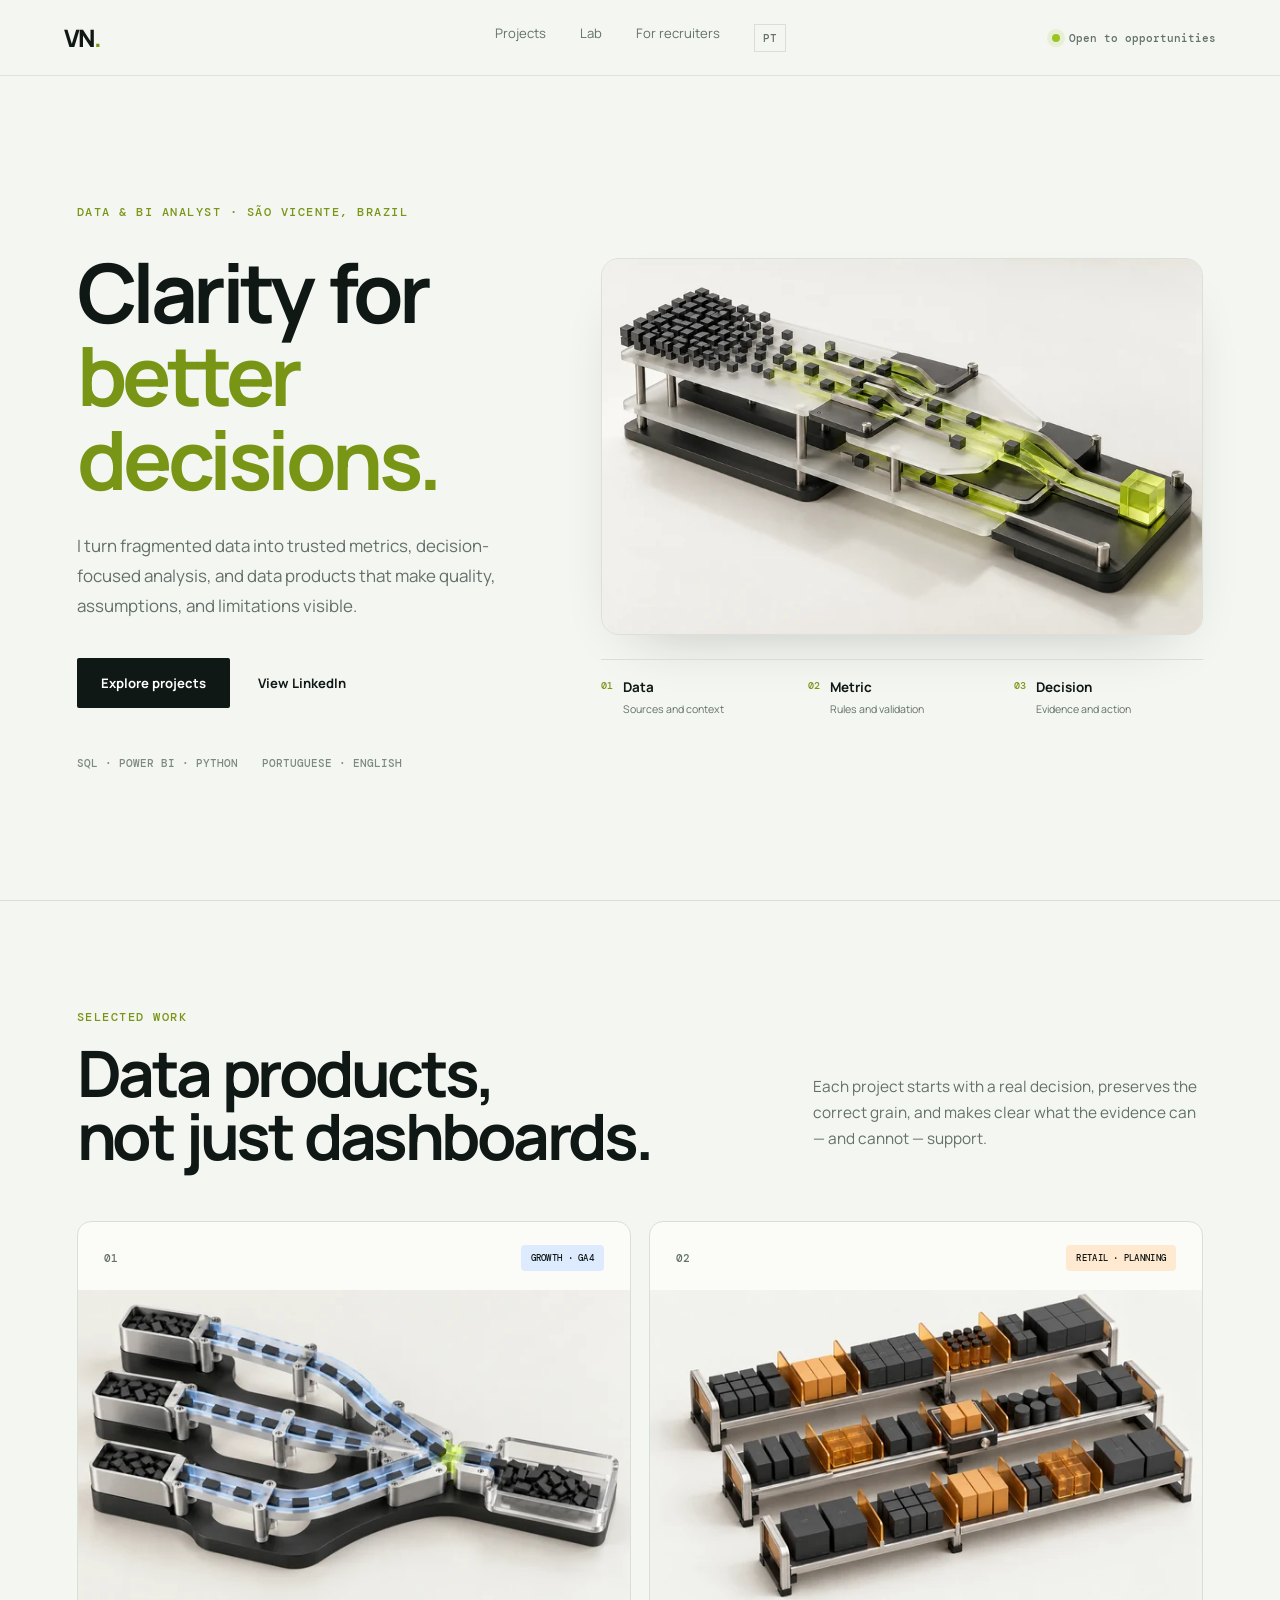
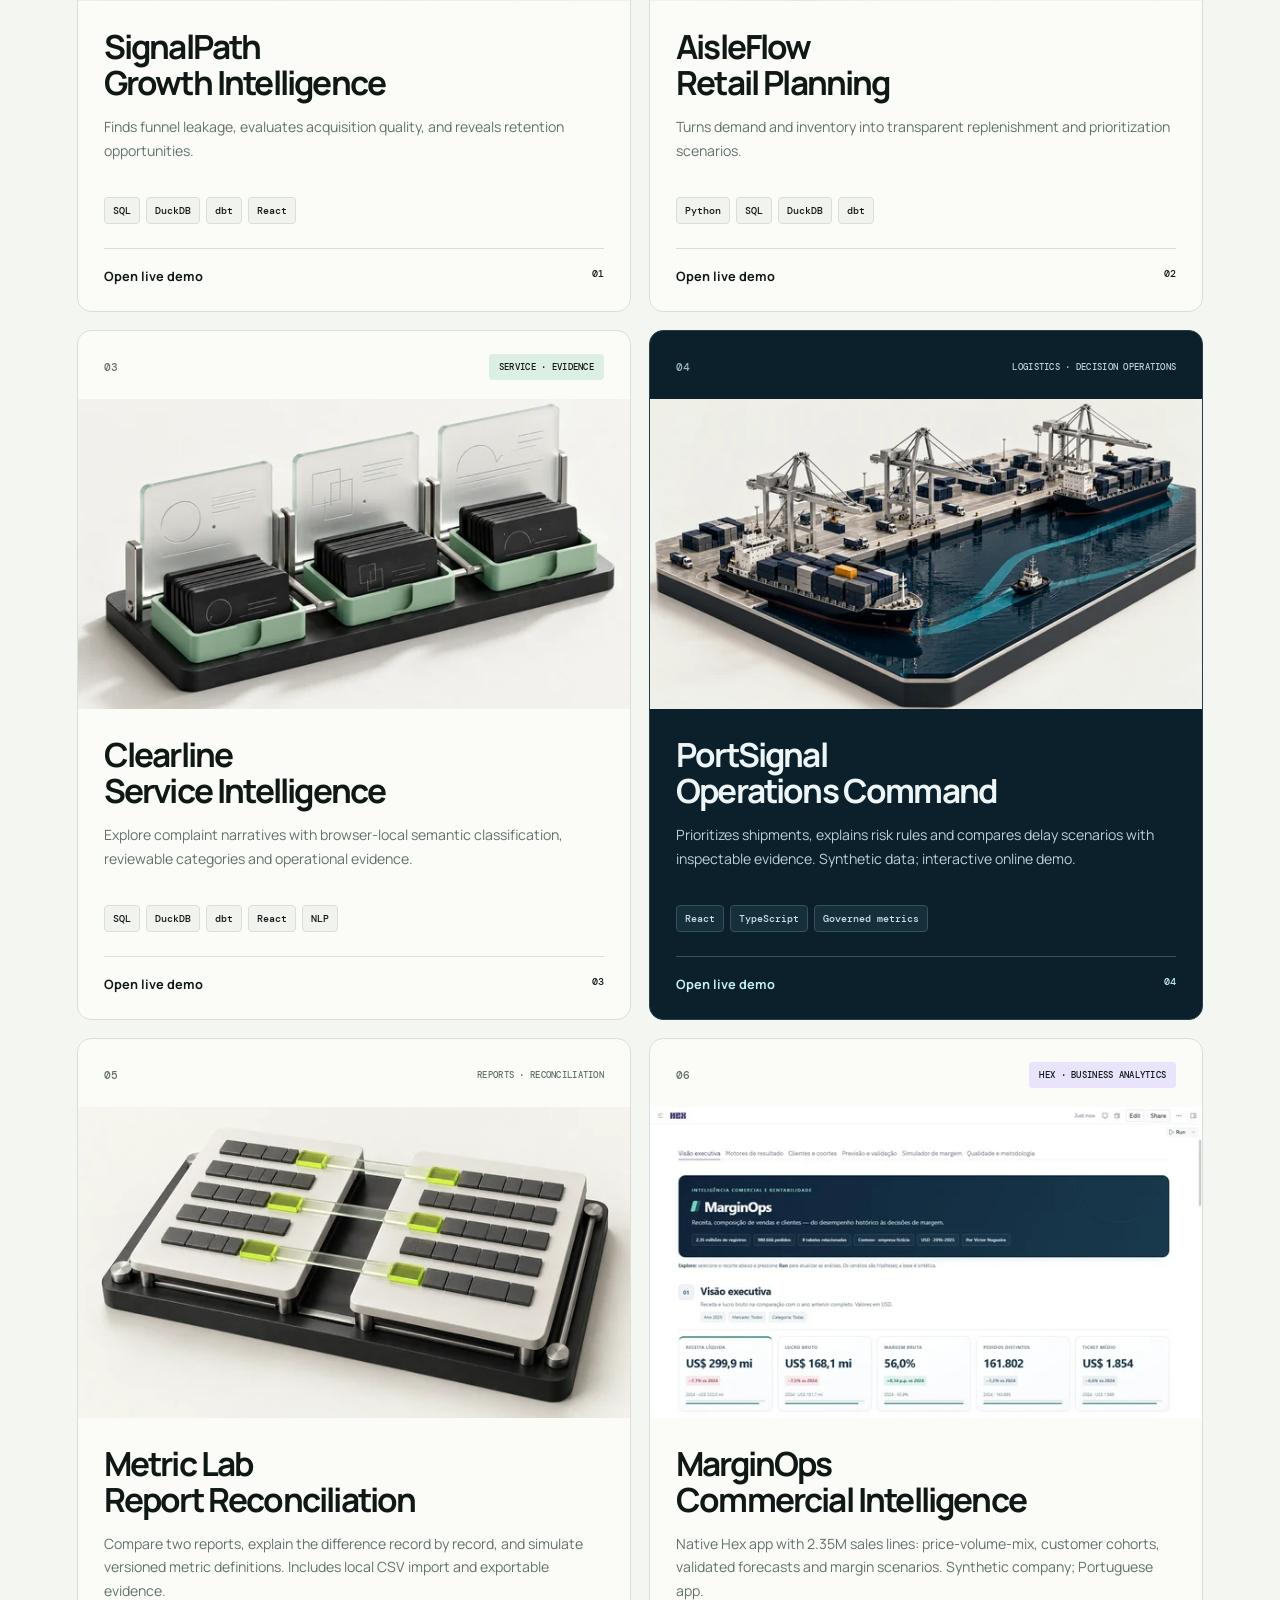
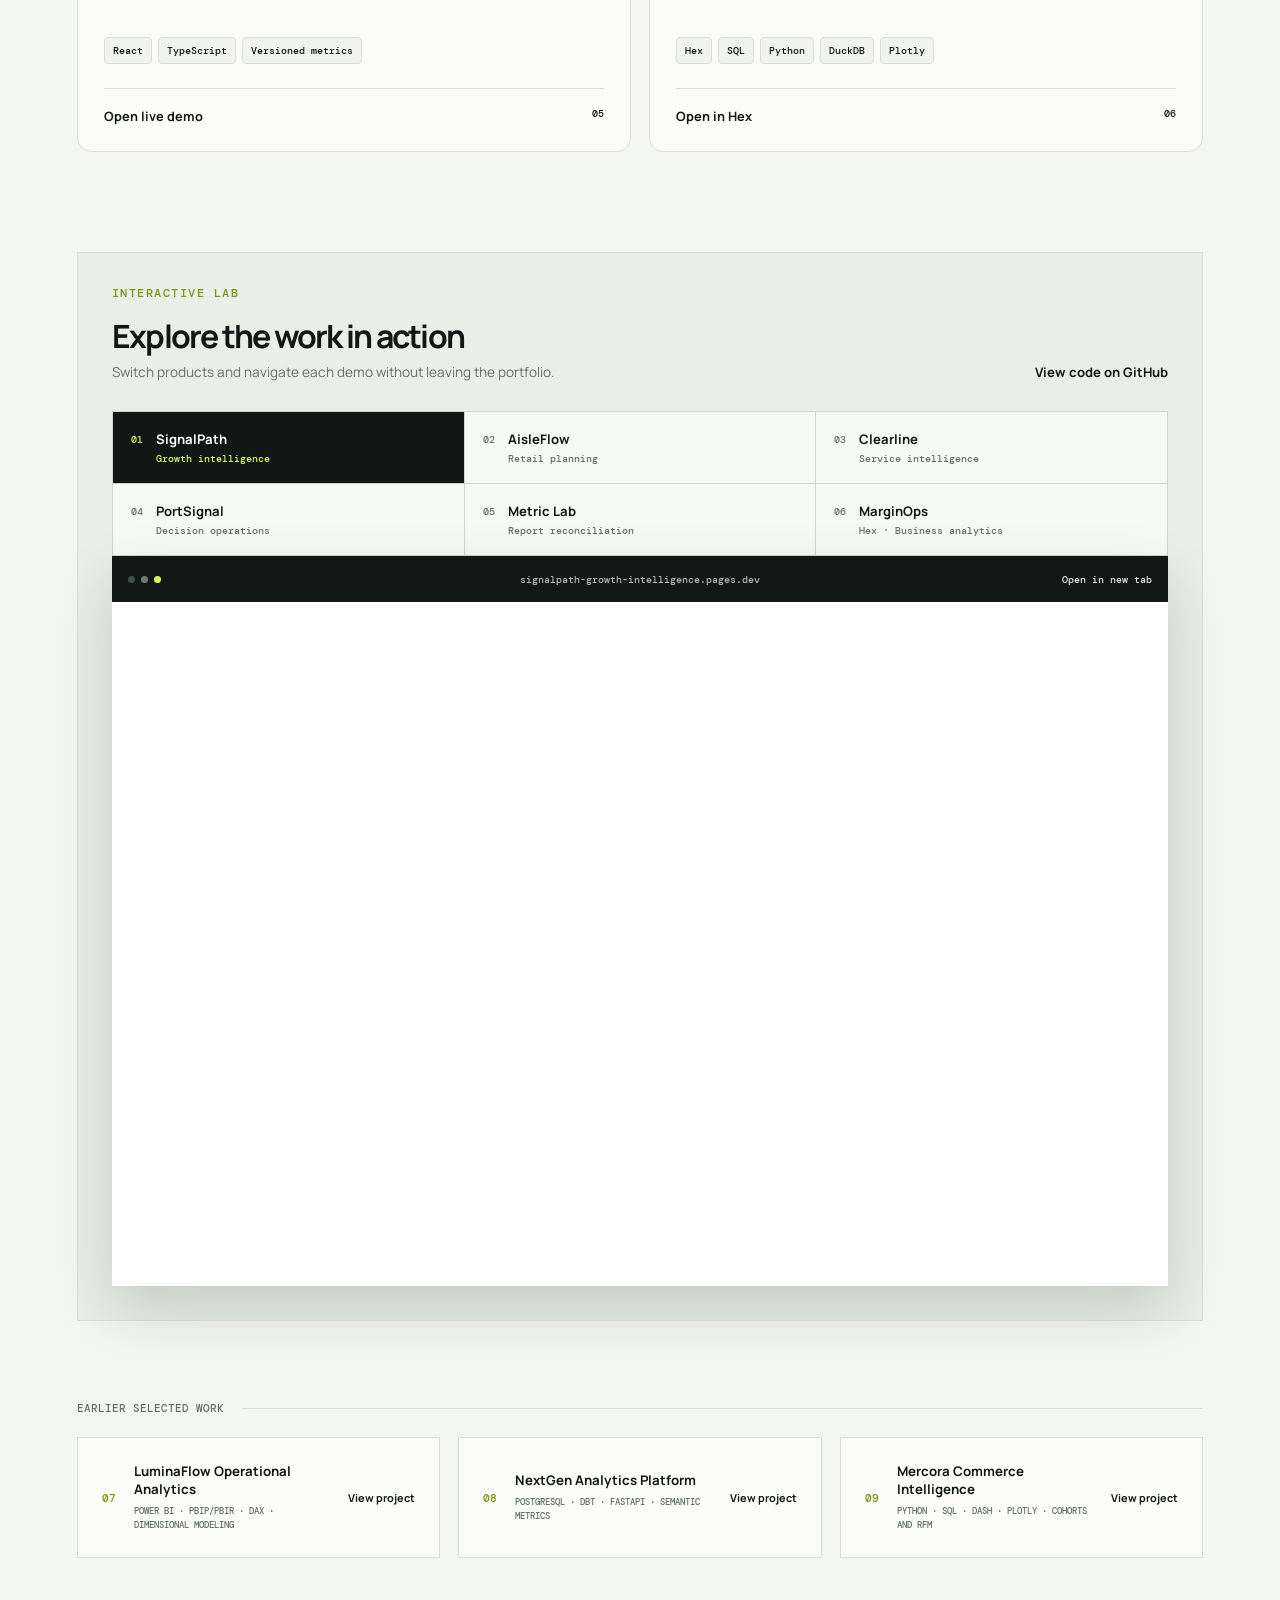
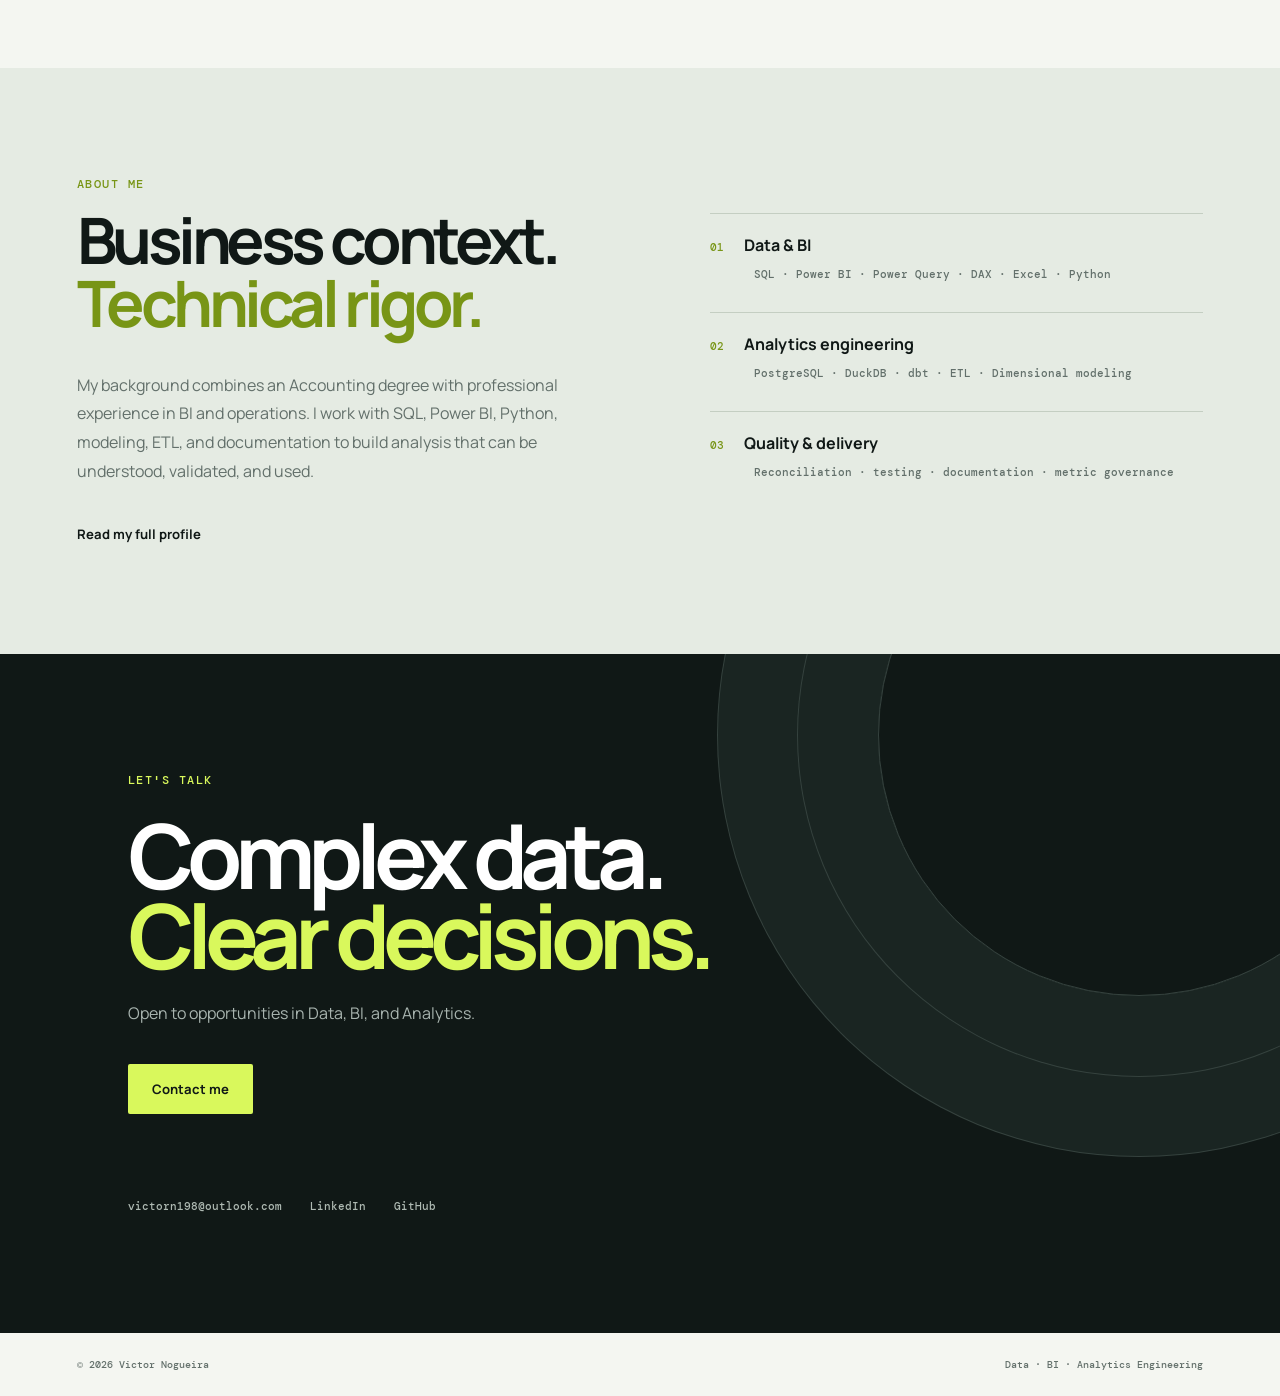
==== commit 000c84ab: "Refresh MarginOps portfolio previews with native Hex redesign" ====
--- a/en/index.html
+++ b/en/index.html
@@ -6,7 +6,7 @@
 <article class="project-card signal-card reveal"><div class="card-top"><span>01</span><span>GROWTH · GA4</span></div><div class="project-visual project-cover"><img src="../assets/editorial-v1/signalpath-1200.webp" srcset="../assets/editorial-v1/signalpath-600.webp 600w, ../assets/editorial-v1/signalpath-1200.webp 1200w" sizes="(max-width: 650px) 88vw, 44vw" width="1200" height="675" alt="Acquisition channels converging into an ordered data path" loading="lazy" decoding="async"></div><h3>SignalPath<br>Growth Intelligence</h3><p>Finds funnel leakage, evaluates acquisition quality, and reveals retention opportunities.</p><div class="stack"><span>SQL</span><span>DuckDB</span><span>dbt</span><span>React</span></div><a href="https://signalpath-growth-intelligence.pages.dev/" class="card-link">Open live demo <span>01</span></a></article>
 <article class="project-card aisle-card reveal"><div class="card-top"><span>02</span><span>RETAIL · PLANNING</span></div><div class="project-visual project-cover"><img src="../assets/editorial-v1/aisleflow-1200.webp" srcset="../assets/editorial-v1/aisleflow-600.webp 600w, ../assets/editorial-v1/aisleflow-1200.webp 1200w" sizes="(max-width: 650px) 88vw, 44vw" width="1200" height="675" alt="Inventory miniature with units and replenishment dividers" loading="lazy" decoding="async"></div><h3>AisleFlow<br>Retail Planning</h3><p>Turns demand and inventory into transparent replenishment and prioritization scenarios.</p><div class="stack"><span>Python</span><span>SQL</span><span>DuckDB</span><span>dbt</span></div><a href="https://aisleflow-retail-planning.pages.dev/" class="card-link">Open live demo <span>02</span></a></article>
 <article class="project-card clear-card reveal"><div class="card-top"><span>03</span><span>SERVICE · EVIDENCE</span></div><div class="project-visual project-cover"><img src="../assets/editorial-v1/clearline-1200.webp" srcset="../assets/editorial-v1/clearline-600.webp 600w, ../assets/editorial-v1/clearline-1200.webp 1200w" sizes="(max-width: 650px) 88vw, 44vw" width="1200" height="675" alt="Service narratives organized into evidence groups" loading="lazy" decoding="async"></div><h3>Clearline<br>Service Intelligence</h3><p>Explore complaint narratives with browser-local semantic classification, reviewable categories and operational evidence.</p><div class="stack"><span>SQL</span><span>DuckDB</span><span>dbt</span><span>React</span><span>NLP</span></div><a href="https://clearline-semantic-lab.amateei1957.chatgpt.site/?view=semantic&amp;lang=en" class="card-link">Open live demo <span>03</span></a></article>
-<article class="project-card portsignal-card reveal"><div class="card-top"><span>04</span><span>LOGISTICS · DECISION OPERATIONS</span></div><div class="project-visual project-cover"><img src="../assets/editorial-v1/portsignal-1200.webp" srcset="../assets/editorial-v1/portsignal-600.webp 600w, ../assets/editorial-v1/portsignal-1200.webp 1200w" sizes="(max-width: 650px) 88vw, 44vw" width="1200" height="675" alt="Port miniature with containers, vessels and routes" loading="lazy" decoding="async"></div><h3>PortSignal<br>Operations Command</h3><p>Prioritizes shipments, explains risk rules and compares delay scenarios with inspectable evidence. Synthetic data; interactive online demo.</p><div class="stack"><span>React</span><span>TypeScript</span><span>Governed metrics</span></div><a href="https://portsignal-decision-operations.amateei1957.chatgpt.site/?lang=en" class="card-link">Open live demo <span>04</span></a></article><article class="project-card metriclab-card reveal"><div class="card-top"><span>05</span><span>REPORTS · RECONCILIATION</span></div><div class="project-visual project-cover"><img src="../assets/editorial-v1/metriclab-1200.webp" srcset="../assets/editorial-v1/metriclab-600.webp 600w, ../assets/editorial-v1/metriclab-1200.webp 1200w" sizes="(max-width: 650px) 88vw, 44vw" width="1200" height="675" alt="Two sets of records connected for reconciliation" loading="lazy" decoding="async"></div><h3>Metric Lab<br>Report Reconciliation</h3><p>Compare two reports, explain the difference record by record, and simulate versioned metric definitions. Includes local CSV import and exportable evidence.</p><div class="stack"><span>React</span><span>TypeScript</span><span>Versioned metrics</span></div><a href="https://metric-lab-conferencia-relatorios.amateei1957.chatgpt.site/?lang=en" class="card-link">Open live demo <span>05</span></a></article><article class="project-card marginops-card reveal"><div class="card-top"><span>06</span><span>HEX · BUSINESS ANALYTICS</span></div><div class="project-visual project-cover"><img src="../assets/marginops/hex-app-1200.webp" srcset="../assets/marginops/hex-app-600.webp 600w, ../assets/marginops/hex-app-1200.webp 1200w" sizes="(max-width: 650px) 88vw, 44vw" width="1200" height="675" alt="Real MarginOps application in Hex" loading="lazy" decoding="async"></div><h3>MarginOps<br>Commercial Intelligence</h3><p>Native Hex app with 2.35M sales lines: price-volume-mix, customer cohorts, validated forecasts and margin scenarios. Synthetic company; Portuguese app.</p><div class="stack"><span>Hex</span><span>SQL</span><span>Python</span><span>DuckDB</span><span>Plotly</span></div><a href="https://app.hex.tech/019fb7c2-0139-75db-a781-a6d19adf4a2e/app/034qivrUc5i5OGHBvR7b6o/latest" class="card-link">Open in Hex <span>06</span></a></article></div>
+<article class="project-card portsignal-card reveal"><div class="card-top"><span>04</span><span>LOGISTICS · DECISION OPERATIONS</span></div><div class="project-visual project-cover"><img src="../assets/editorial-v1/portsignal-1200.webp" srcset="../assets/editorial-v1/portsignal-600.webp 600w, ../assets/editorial-v1/portsignal-1200.webp 1200w" sizes="(max-width: 650px) 88vw, 44vw" width="1200" height="675" alt="Port miniature with containers, vessels and routes" loading="lazy" decoding="async"></div><h3>PortSignal<br>Operations Command</h3><p>Prioritizes shipments, explains risk rules and compares delay scenarios with inspectable evidence. Synthetic data; interactive online demo.</p><div class="stack"><span>React</span><span>TypeScript</span><span>Governed metrics</span></div><a href="https://portsignal-decision-operations.amateei1957.chatgpt.site/?lang=en" class="card-link">Open live demo <span>04</span></a></article><article class="project-card metriclab-card reveal"><div class="card-top"><span>05</span><span>REPORTS · RECONCILIATION</span></div><div class="project-visual project-cover"><img src="../assets/editorial-v1/metriclab-1200.webp" srcset="../assets/editorial-v1/metriclab-600.webp 600w, ../assets/editorial-v1/metriclab-1200.webp 1200w" sizes="(max-width: 650px) 88vw, 44vw" width="1200" height="675" alt="Two sets of records connected for reconciliation" loading="lazy" decoding="async"></div><h3>Metric Lab<br>Report Reconciliation</h3><p>Compare two reports, explain the difference record by record, and simulate versioned metric definitions. Includes local CSV import and exportable evidence.</p><div class="stack"><span>React</span><span>TypeScript</span><span>Versioned metrics</span></div><a href="https://metric-lab-conferencia-relatorios.amateei1957.chatgpt.site/?lang=en" class="card-link">Open live demo <span>05</span></a></article><article class="project-card marginops-card reveal"><div class="card-top"><span>06</span><span>HEX · BUSINESS ANALYTICS</span></div><div class="project-visual project-cover"><img src="../assets/marginops/hex-app-1200.webp?v=20261102-design2" srcset="../assets/marginops/hex-app-600.webp?v=20261102-design2 600w, ../assets/marginops/hex-app-1200.webp?v=20261102-design2 1200w" sizes="(max-width: 650px) 88vw, 44vw" width="1200" height="675" alt="Real MarginOps application in Hex" loading="lazy" decoding="async"></div><h3>MarginOps<br>Commercial Intelligence</h3><p>Native Hex app with 2.35M sales lines: price-volume-mix, customer cohorts, validated forecasts and margin scenarios. Synthetic company; Portuguese app.</p><div class="stack"><span>Hex</span><span>SQL</span><span>Python</span><span>DuckDB</span><span>Plotly</span></div><a href="https://app.hex.tech/019fb7c2-0139-75db-a781-a6d19adf4a2e/app/034qivrUc5i5OGHBvR7b6o/latest" class="card-link">Open in Hex <span>06</span></a></article></div>
 <div id="lab" class="demo-wrap reveal"><div class="demo-head"><div><div class="eyebrow">INTERACTIVE LAB</div><h3>Explore the work in action</h3><p>Switch products and navigate each demo without leaving the portfolio.</p></div><a class="text-link" href="https://github.com/victorn198">View code on GitHub</a></div><div class="demo-tabs" role="tablist"><button id="demo-tab-signalpath" data-product="signalpath" aria-controls="demo-panel" tabindex="0" class="active" role="tab" aria-selected="true" data-dashboard="https://signalpath-growth-intelligence.pages.dev/" data-title="SignalPath Growth Intelligence demo"><span>01</span><strong>SignalPath</strong><small>Growth intelligence</small></button><button id="demo-tab-aisleflow" data-product="aisleflow" aria-controls="demo-panel" tabindex="-1" role="tab" aria-selected="false" data-dashboard="https://aisleflow-retail-planning.pages.dev/" data-title="AisleFlow Retail Planning demo"><span>02</span><strong>AisleFlow</strong><small>Retail planning</small></button><button id="demo-tab-clearline" data-product="clearline" aria-controls="demo-panel" tabindex="-1" role="tab" aria-selected="false" data-dashboard="https://clearline-semantic-lab.amateei1957.chatgpt.site/?view=semantic&amp;lang=en" data-title="Clearline Service Intelligence demo"><span>03</span><strong>Clearline</strong><small>Service intelligence</small></button><button id="demo-tab-portsignal" data-product="portsignal" aria-controls="demo-panel" tabindex="-1" role="tab" aria-selected="false" data-dashboard="https://portsignal-decision-operations.amateei1957.chatgpt.site/?lang=en" data-title="PortSignal interactive logistics demo"><span>04</span><strong>PortSignal</strong><small>Decision operations</small></button><button id="demo-tab-metriclab" data-product="metriclab" aria-controls="demo-panel" tabindex="-1" role="tab" aria-selected="false" data-dashboard="https://metric-lab-conferencia-relatorios.amateei1957.chatgpt.site/?lang=en" data-title="Metric Lab report reconciliation demo"><span>05</span><strong>Metric Lab</strong><small>Report reconciliation</small></button><button id="demo-tab-marginops" data-product="marginops" aria-controls="demo-panel" tabindex="-1" role="tab" aria-selected="false" data-dashboard="https://app.hex.tech/019fb7c2-0139-75db-a781-a6d19adf4a2e/app/034qivrUc5i5OGHBvR7b6o/latest?embedded=true" data-open="https://app.hex.tech/019fb7c2-0139-75db-a781-a6d19adf4a2e/app/034qivrUc5i5OGHBvR7b6o/latest" data-title="MarginOps business analytics in Hex"><span>06</span><strong>MarginOps</strong><small>Hex · Business analytics</small></button></div><div class="demo-browser" id="demo-panel" role="tabpanel" aria-labelledby="demo-tab-signalpath"><div class="browser-chrome"><div class="browser-dots"><i></i><i></i><i></i></div><span id="browser-label">signalpath-growth-intelligence.pages.dev</span><a id="open-dashboard" href="https://signalpath-growth-intelligence.pages.dev/" target="_blank">Open in new tab</a></div><div class="frame-loader"><span></span></div><iframe id="dashboard-frame" referrerpolicy="strict-origin-when-cross-origin" title="SignalPath Growth Intelligence demo" src="https://signalpath-growth-intelligence.pages.dev/" loading="lazy"></iframe></div></div>
 <div class="older-head"><span>EARLIER SELECTED WORK</span><span></span></div><div class="projects secondary"><a class="mini-card reveal" href="https://github.com/victorn198/luminaflow-operational-analytics"><span>07</span><span><strong>LuminaFlow Operational Analytics</strong><small>POWER BI · PBIP/PBIR · DAX · DIMENSIONAL MODELING</small></span><b>View project</b></a><a class="mini-card reveal" href="https://github.com/victorn198/nextgen-analytics-platform"><span>08</span><span><strong>NextGen Analytics Platform</strong><small>POSTGRESQL · DBT · FASTAPI · SEMANTIC METRICS</small></span><b>View project</b></a><a class="mini-card reveal" href="https://github.com/victorn198/mercora-commerce-intelligence"><span>09</span><span><strong>Mercora Commerce Intelligence</strong><small>PYTHON · SQL · DASH · PLOTLY · COHORTS AND RFM</small></span><b>View project</b></a></div></section>
 <section id="about" class="about section"><div class="about-copy reveal"><div class="eyebrow">ABOUT ME</div><h2>Business context.<br><em>Technical rigor.</em></h2><p>My background combines an Accounting degree with professional experience in BI and operations. I work with SQL, Power BI, Python, modeling, ETL, and documentation to build analysis that can be understood, validated, and used.</p><a class="text-link" href="https://github.com/victorn198/victorn198">Read my full profile</a></div><div class="skills reveal"><div><span>01</span><strong>Data & BI</strong><p>SQL · Power BI · Power Query · DAX · Excel · Python</p></div><div><span>02</span><strong>Analytics engineering</strong><p>PostgreSQL · DuckDB · dbt · ETL · Dimensional modeling</p></div><div><span>03</span><strong>Quality & delivery</strong><p>Reconciliation · testing · documentation · metric governance</p></div></div></section>
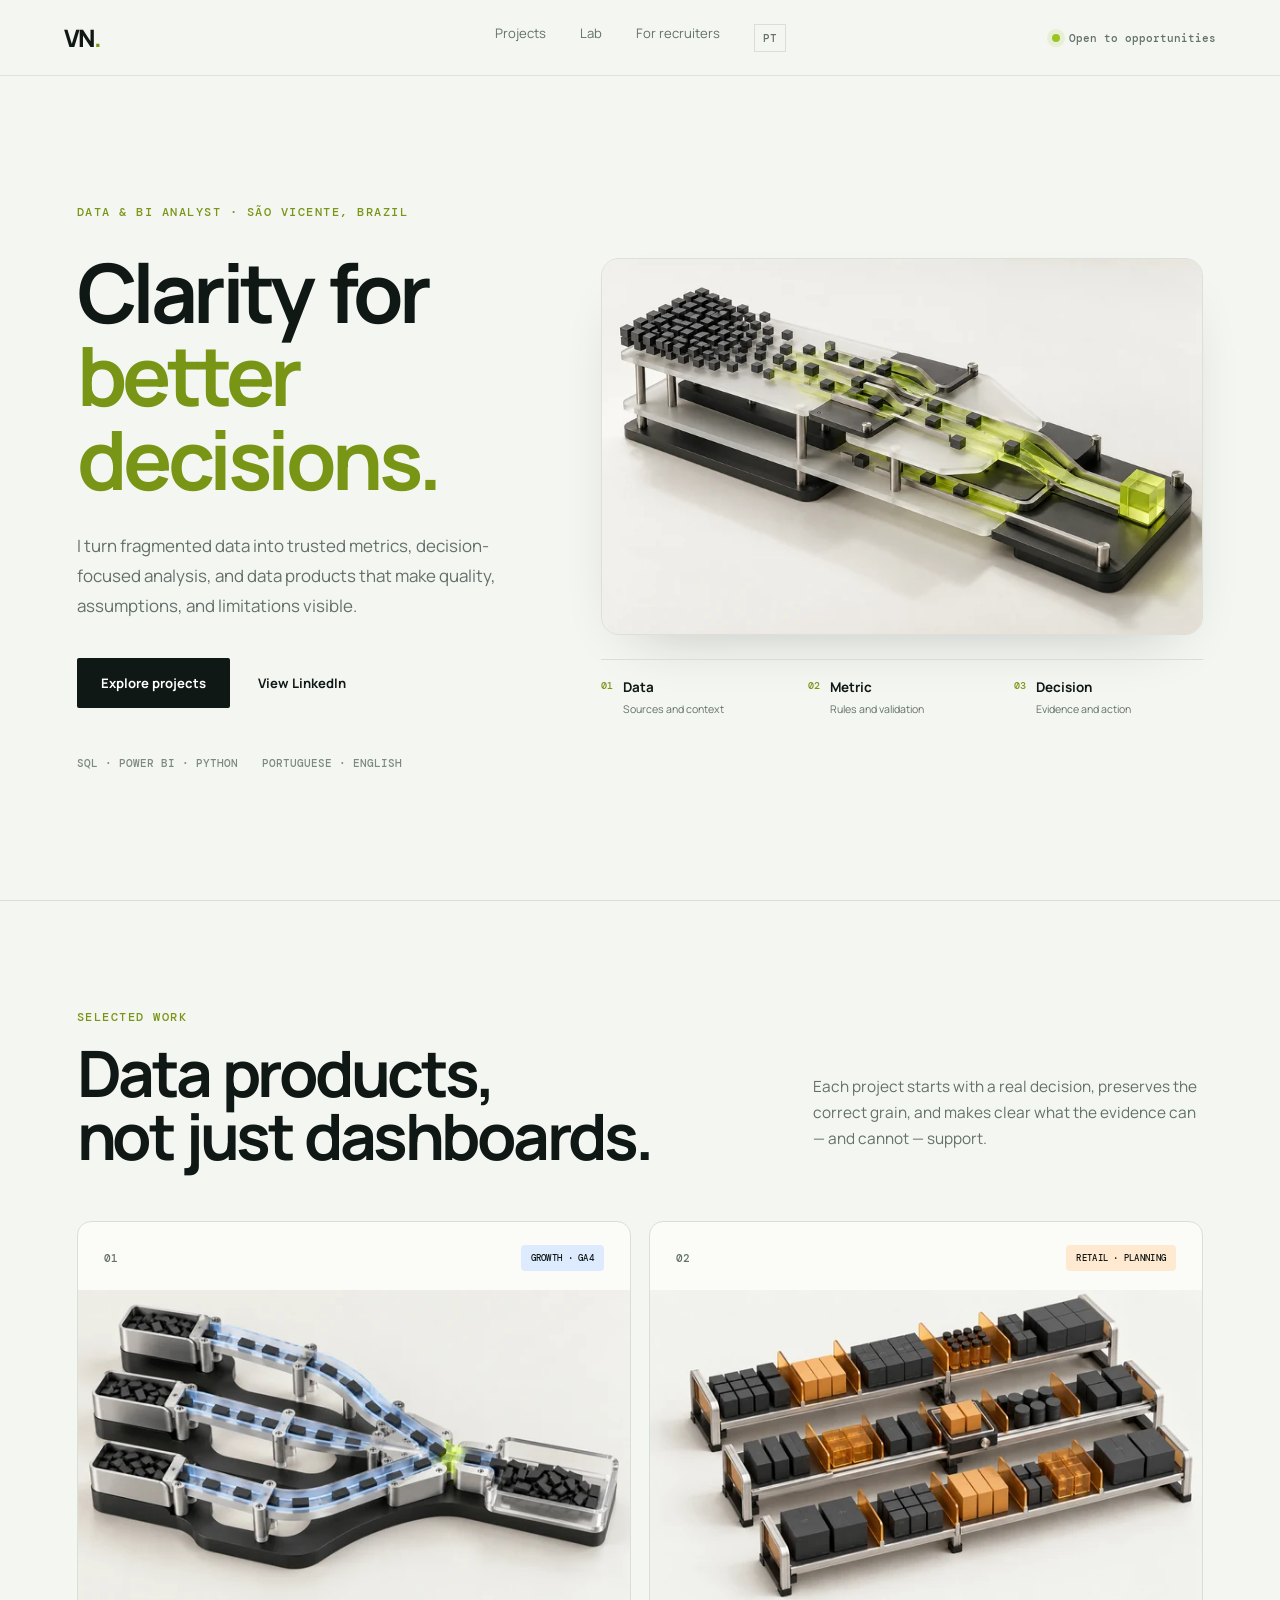
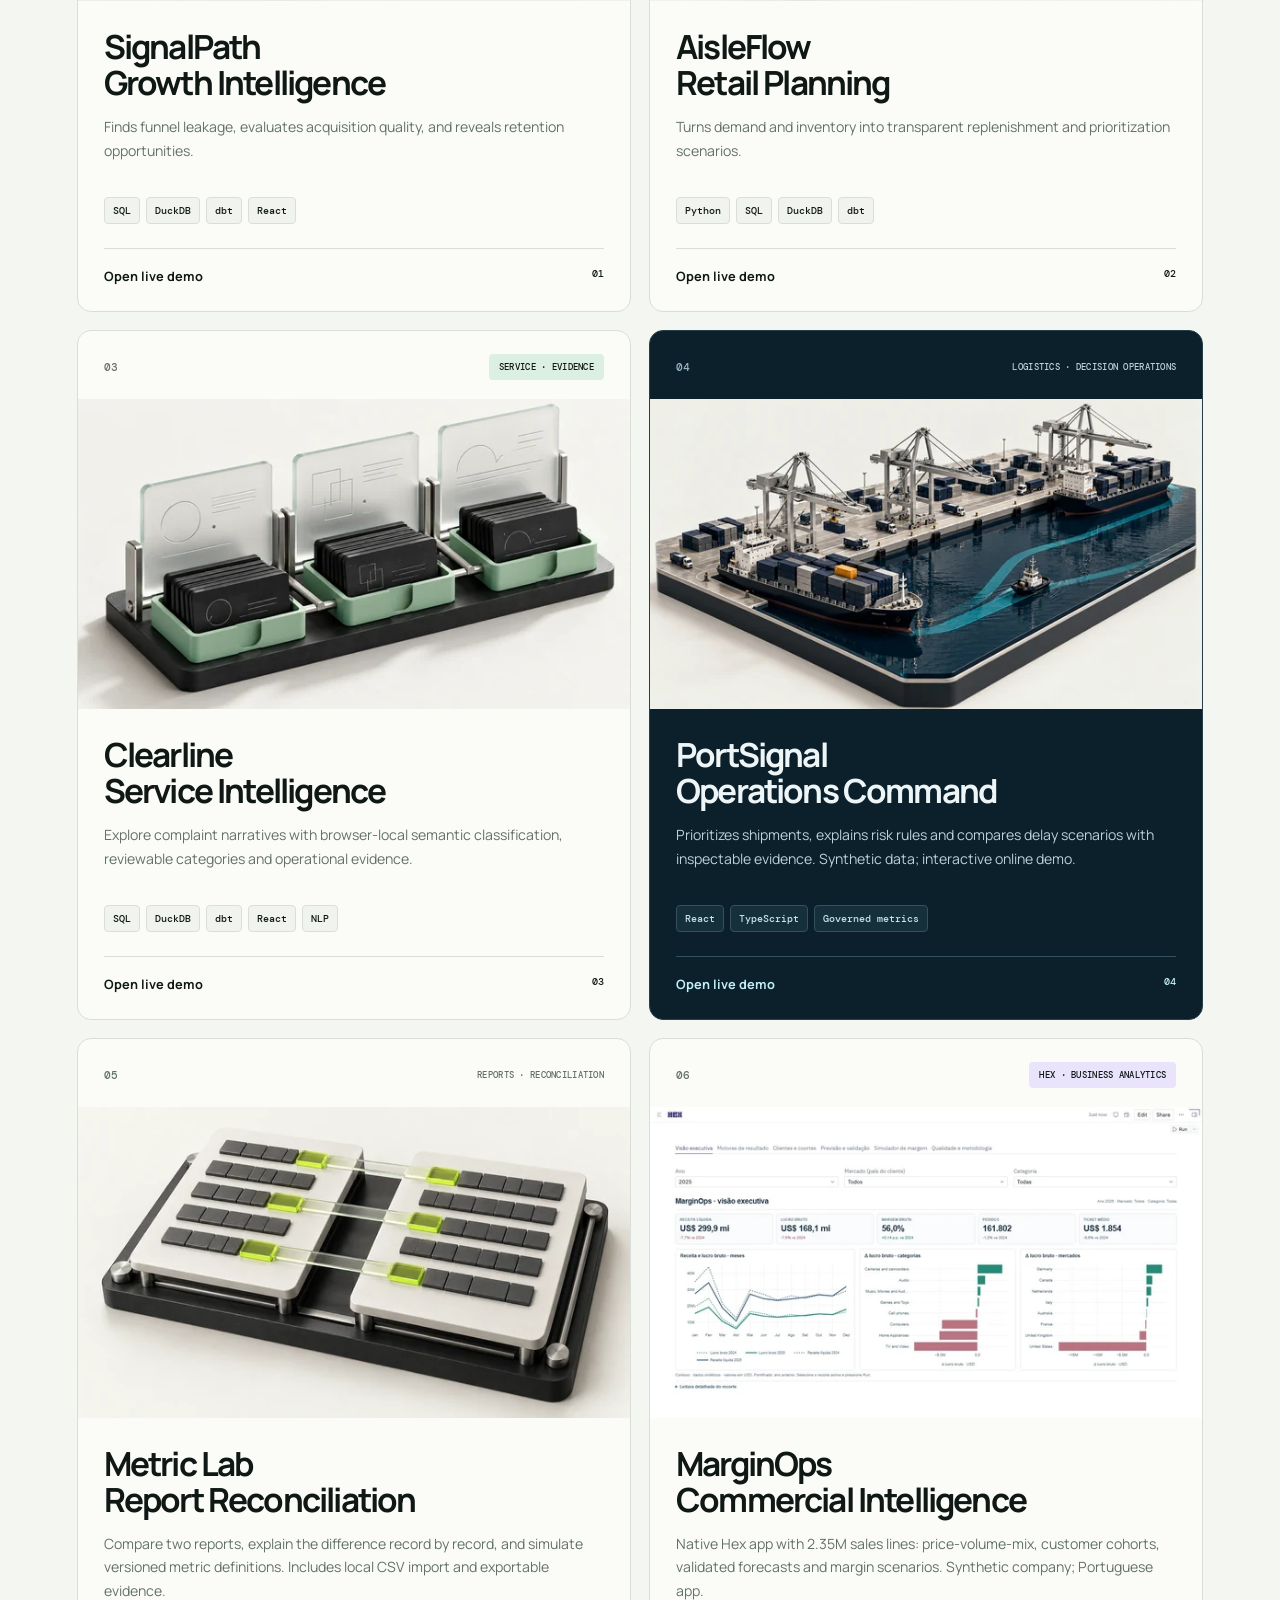
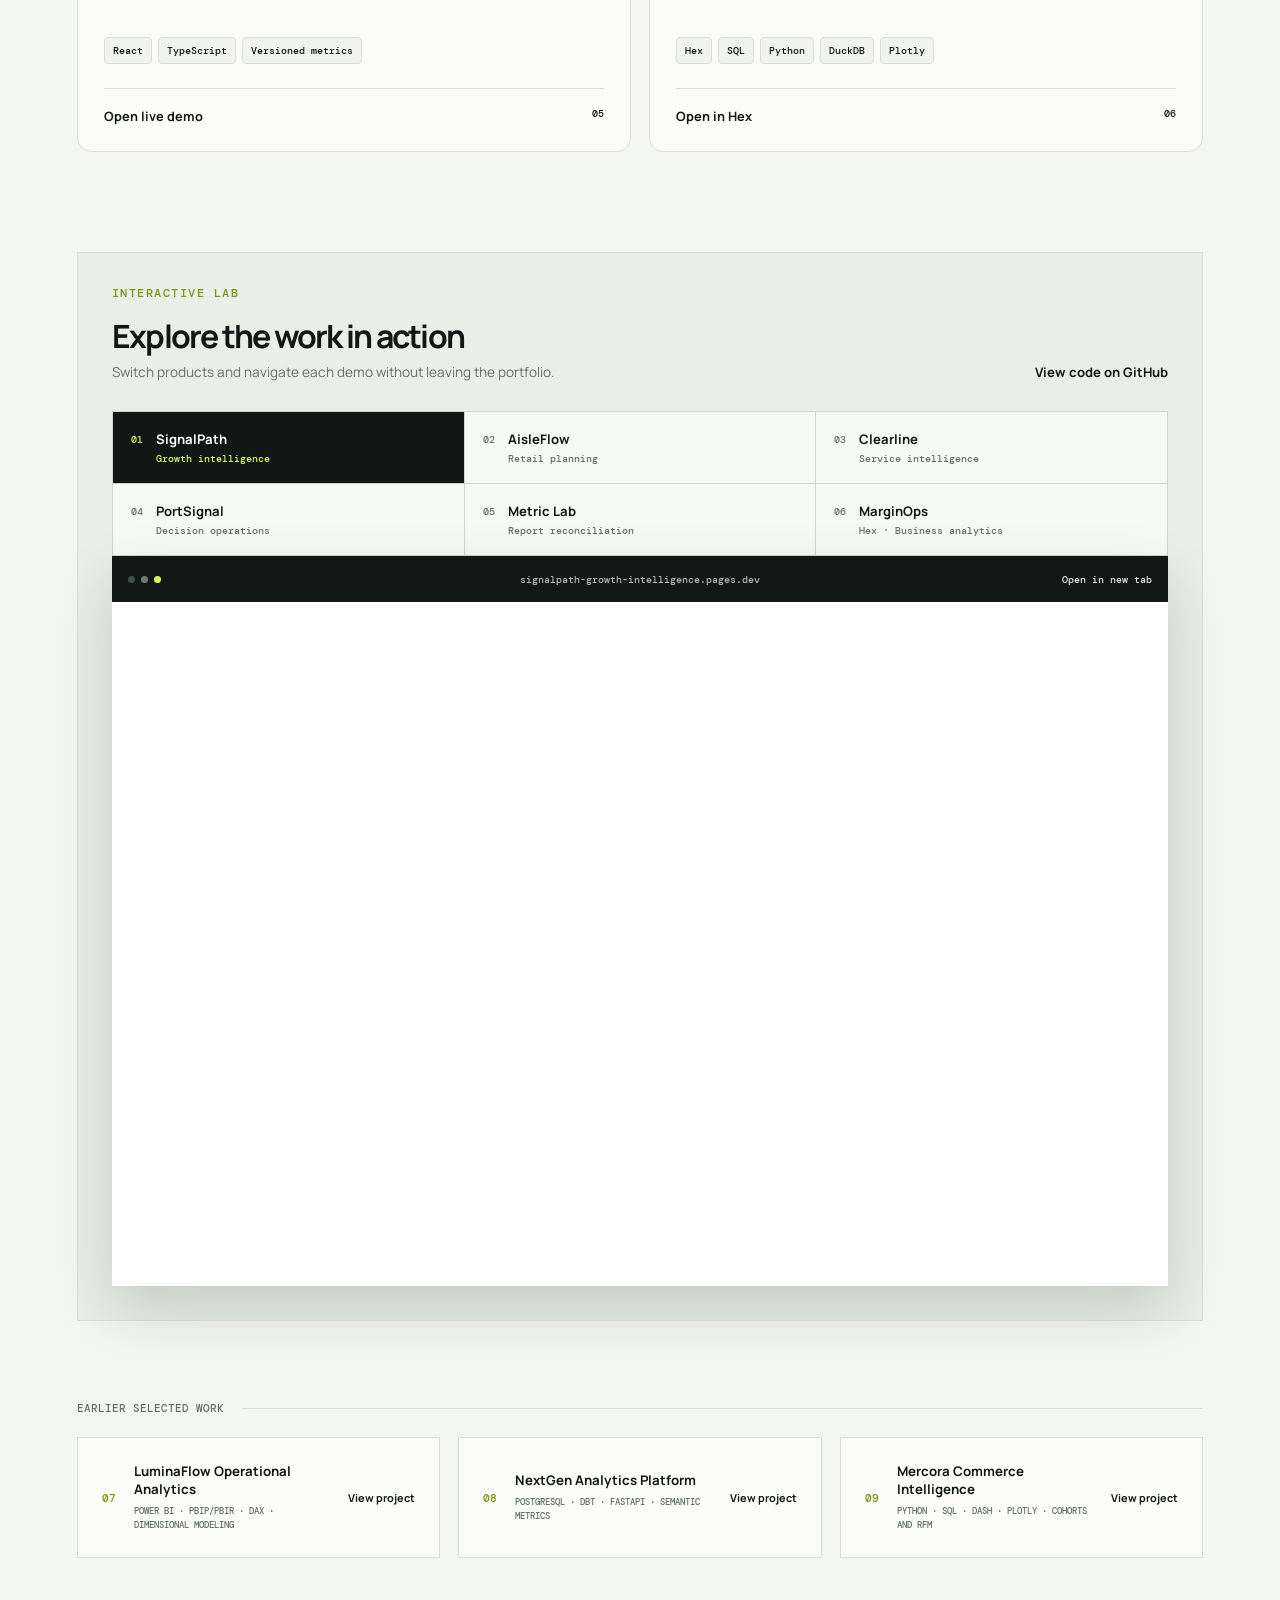
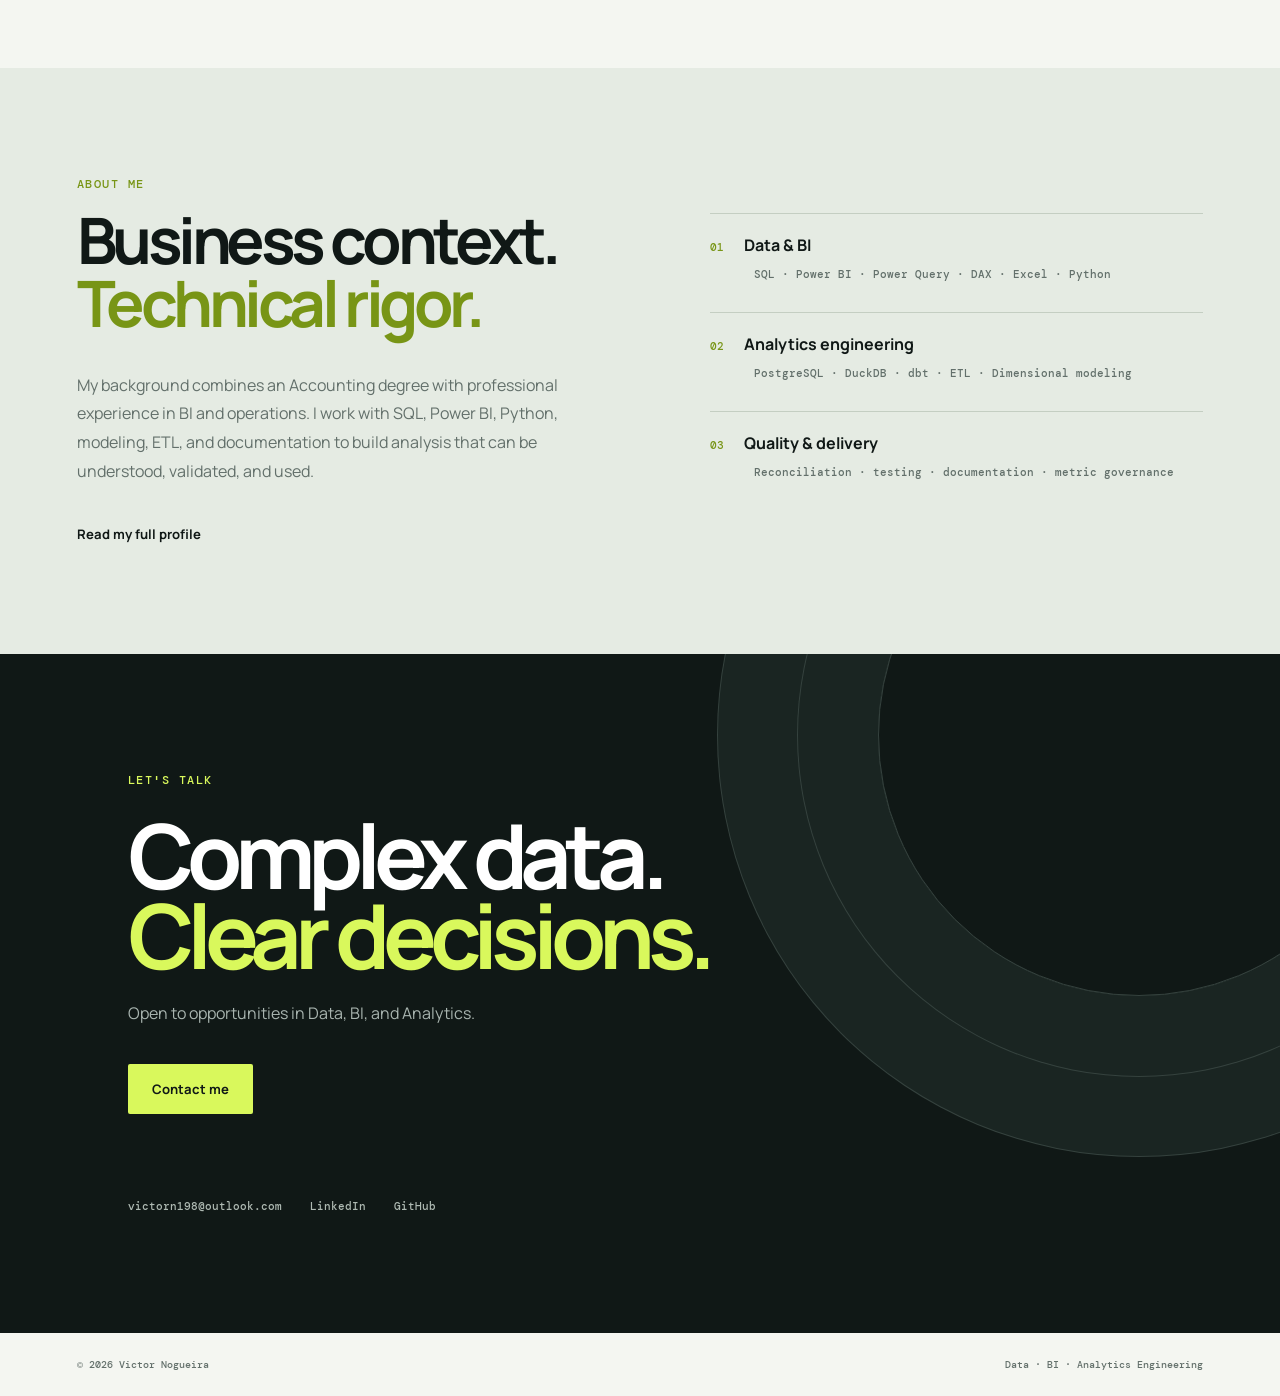
==== commit c8003771: "Update MarginOps preview for compact dashboard layout" ====
--- a/en/index.html
+++ b/en/index.html
@@ -6,7 +6,7 @@
 <article class="project-card signal-card reveal"><div class="card-top"><span>01</span><span>GROWTH · GA4</span></div><div class="project-visual project-cover"><img src="../assets/editorial-v1/signalpath-1200.webp" srcset="../assets/editorial-v1/signalpath-600.webp 600w, ../assets/editorial-v1/signalpath-1200.webp 1200w" sizes="(max-width: 650px) 88vw, 44vw" width="1200" height="675" alt="Acquisition channels converging into an ordered data path" loading="lazy" decoding="async"></div><h3>SignalPath<br>Growth Intelligence</h3><p>Finds funnel leakage, evaluates acquisition quality, and reveals retention opportunities.</p><div class="stack"><span>SQL</span><span>DuckDB</span><span>dbt</span><span>React</span></div><a href="https://signalpath-growth-intelligence.pages.dev/" class="card-link">Open live demo <span>01</span></a></article>
 <article class="project-card aisle-card reveal"><div class="card-top"><span>02</span><span>RETAIL · PLANNING</span></div><div class="project-visual project-cover"><img src="../assets/editorial-v1/aisleflow-1200.webp" srcset="../assets/editorial-v1/aisleflow-600.webp 600w, ../assets/editorial-v1/aisleflow-1200.webp 1200w" sizes="(max-width: 650px) 88vw, 44vw" width="1200" height="675" alt="Inventory miniature with units and replenishment dividers" loading="lazy" decoding="async"></div><h3>AisleFlow<br>Retail Planning</h3><p>Turns demand and inventory into transparent replenishment and prioritization scenarios.</p><div class="stack"><span>Python</span><span>SQL</span><span>DuckDB</span><span>dbt</span></div><a href="https://aisleflow-retail-planning.pages.dev/" class="card-link">Open live demo <span>02</span></a></article>
 <article class="project-card clear-card reveal"><div class="card-top"><span>03</span><span>SERVICE · EVIDENCE</span></div><div class="project-visual project-cover"><img src="../assets/editorial-v1/clearline-1200.webp" srcset="../assets/editorial-v1/clearline-600.webp 600w, ../assets/editorial-v1/clearline-1200.webp 1200w" sizes="(max-width: 650px) 88vw, 44vw" width="1200" height="675" alt="Service narratives organized into evidence groups" loading="lazy" decoding="async"></div><h3>Clearline<br>Service Intelligence</h3><p>Explore complaint narratives with browser-local semantic classification, reviewable categories and operational evidence.</p><div class="stack"><span>SQL</span><span>DuckDB</span><span>dbt</span><span>React</span><span>NLP</span></div><a href="https://clearline-semantic-lab.amateei1957.chatgpt.site/?view=semantic&amp;lang=en" class="card-link">Open live demo <span>03</span></a></article>
-<article class="project-card portsignal-card reveal"><div class="card-top"><span>04</span><span>LOGISTICS · DECISION OPERATIONS</span></div><div class="project-visual project-cover"><img src="../assets/editorial-v1/portsignal-1200.webp" srcset="../assets/editorial-v1/portsignal-600.webp 600w, ../assets/editorial-v1/portsignal-1200.webp 1200w" sizes="(max-width: 650px) 88vw, 44vw" width="1200" height="675" alt="Port miniature with containers, vessels and routes" loading="lazy" decoding="async"></div><h3>PortSignal<br>Operations Command</h3><p>Prioritizes shipments, explains risk rules and compares delay scenarios with inspectable evidence. Synthetic data; interactive online demo.</p><div class="stack"><span>React</span><span>TypeScript</span><span>Governed metrics</span></div><a href="https://portsignal-decision-operations.amateei1957.chatgpt.site/?lang=en" class="card-link">Open live demo <span>04</span></a></article><article class="project-card metriclab-card reveal"><div class="card-top"><span>05</span><span>REPORTS · RECONCILIATION</span></div><div class="project-visual project-cover"><img src="../assets/editorial-v1/metriclab-1200.webp" srcset="../assets/editorial-v1/metriclab-600.webp 600w, ../assets/editorial-v1/metriclab-1200.webp 1200w" sizes="(max-width: 650px) 88vw, 44vw" width="1200" height="675" alt="Two sets of records connected for reconciliation" loading="lazy" decoding="async"></div><h3>Metric Lab<br>Report Reconciliation</h3><p>Compare two reports, explain the difference record by record, and simulate versioned metric definitions. Includes local CSV import and exportable evidence.</p><div class="stack"><span>React</span><span>TypeScript</span><span>Versioned metrics</span></div><a href="https://metric-lab-conferencia-relatorios.amateei1957.chatgpt.site/?lang=en" class="card-link">Open live demo <span>05</span></a></article><article class="project-card marginops-card reveal"><div class="card-top"><span>06</span><span>HEX · BUSINESS ANALYTICS</span></div><div class="project-visual project-cover"><img src="../assets/marginops/hex-app-1200.webp?v=20261102-design2" srcset="../assets/marginops/hex-app-600.webp?v=20261102-design2 600w, ../assets/marginops/hex-app-1200.webp?v=20261102-design2 1200w" sizes="(max-width: 650px) 88vw, 44vw" width="1200" height="675" alt="Real MarginOps application in Hex" loading="lazy" decoding="async"></div><h3>MarginOps<br>Commercial Intelligence</h3><p>Native Hex app with 2.35M sales lines: price-volume-mix, customer cohorts, validated forecasts and margin scenarios. Synthetic company; Portuguese app.</p><div class="stack"><span>Hex</span><span>SQL</span><span>Python</span><span>DuckDB</span><span>Plotly</span></div><a href="https://app.hex.tech/019fb7c2-0139-75db-a781-a6d19adf4a2e/app/034qivrUc5i5OGHBvR7b6o/latest" class="card-link">Open in Hex <span>06</span></a></article></div>
+<article class="project-card portsignal-card reveal"><div class="card-top"><span>04</span><span>LOGISTICS · DECISION OPERATIONS</span></div><div class="project-visual project-cover"><img src="../assets/editorial-v1/portsignal-1200.webp" srcset="../assets/editorial-v1/portsignal-600.webp 600w, ../assets/editorial-v1/portsignal-1200.webp 1200w" sizes="(max-width: 650px) 88vw, 44vw" width="1200" height="675" alt="Port miniature with containers, vessels and routes" loading="lazy" decoding="async"></div><h3>PortSignal<br>Operations Command</h3><p>Prioritizes shipments, explains risk rules and compares delay scenarios with inspectable evidence. Synthetic data; interactive online demo.</p><div class="stack"><span>React</span><span>TypeScript</span><span>Governed metrics</span></div><a href="https://portsignal-decision-operations.amateei1957.chatgpt.site/?lang=en" class="card-link">Open live demo <span>04</span></a></article><article class="project-card metriclab-card reveal"><div class="card-top"><span>05</span><span>REPORTS · RECONCILIATION</span></div><div class="project-visual project-cover"><img src="../assets/editorial-v1/metriclab-1200.webp" srcset="../assets/editorial-v1/metriclab-600.webp 600w, ../assets/editorial-v1/metriclab-1200.webp 1200w" sizes="(max-width: 650px) 88vw, 44vw" width="1200" height="675" alt="Two sets of records connected for reconciliation" loading="lazy" decoding="async"></div><h3>Metric Lab<br>Report Reconciliation</h3><p>Compare two reports, explain the difference record by record, and simulate versioned metric definitions. Includes local CSV import and exportable evidence.</p><div class="stack"><span>React</span><span>TypeScript</span><span>Versioned metrics</span></div><a href="https://metric-lab-conferencia-relatorios.amateei1957.chatgpt.site/?lang=en" class="card-link">Open live demo <span>05</span></a></article><article class="project-card marginops-card reveal"><div class="card-top"><span>06</span><span>HEX · BUSINESS ANALYTICS</span></div><div class="project-visual project-cover"><img src="../assets/marginops/hex-app-1200.webp?v=20261103-compact" srcset="../assets/marginops/hex-app-600.webp?v=20261103-compact 600w, ../assets/marginops/hex-app-1200.webp?v=20261103-compact 1200w" sizes="(max-width: 650px) 88vw, 44vw" width="1200" height="675" alt="Real MarginOps application in Hex" loading="lazy" decoding="async"></div><h3>MarginOps<br>Commercial Intelligence</h3><p>Native Hex app with 2.35M sales lines: price-volume-mix, customer cohorts, validated forecasts and margin scenarios. Synthetic company; Portuguese app.</p><div class="stack"><span>Hex</span><span>SQL</span><span>Python</span><span>DuckDB</span><span>Plotly</span></div><a href="https://app.hex.tech/019fb7c2-0139-75db-a781-a6d19adf4a2e/app/034qivrUc5i5OGHBvR7b6o/latest" class="card-link">Open in Hex <span>06</span></a></article></div>
 <div id="lab" class="demo-wrap reveal"><div class="demo-head"><div><div class="eyebrow">INTERACTIVE LAB</div><h3>Explore the work in action</h3><p>Switch products and navigate each demo without leaving the portfolio.</p></div><a class="text-link" href="https://github.com/victorn198">View code on GitHub</a></div><div class="demo-tabs" role="tablist"><button id="demo-tab-signalpath" data-product="signalpath" aria-controls="demo-panel" tabindex="0" class="active" role="tab" aria-selected="true" data-dashboard="https://signalpath-growth-intelligence.pages.dev/" data-title="SignalPath Growth Intelligence demo"><span>01</span><strong>SignalPath</strong><small>Growth intelligence</small></button><button id="demo-tab-aisleflow" data-product="aisleflow" aria-controls="demo-panel" tabindex="-1" role="tab" aria-selected="false" data-dashboard="https://aisleflow-retail-planning.pages.dev/" data-title="AisleFlow Retail Planning demo"><span>02</span><strong>AisleFlow</strong><small>Retail planning</small></button><button id="demo-tab-clearline" data-product="clearline" aria-controls="demo-panel" tabindex="-1" role="tab" aria-selected="false" data-dashboard="https://clearline-semantic-lab.amateei1957.chatgpt.site/?view=semantic&amp;lang=en" data-title="Clearline Service Intelligence demo"><span>03</span><strong>Clearline</strong><small>Service intelligence</small></button><button id="demo-tab-portsignal" data-product="portsignal" aria-controls="demo-panel" tabindex="-1" role="tab" aria-selected="false" data-dashboard="https://portsignal-decision-operations.amateei1957.chatgpt.site/?lang=en" data-title="PortSignal interactive logistics demo"><span>04</span><strong>PortSignal</strong><small>Decision operations</small></button><button id="demo-tab-metriclab" data-product="metriclab" aria-controls="demo-panel" tabindex="-1" role="tab" aria-selected="false" data-dashboard="https://metric-lab-conferencia-relatorios.amateei1957.chatgpt.site/?lang=en" data-title="Metric Lab report reconciliation demo"><span>05</span><strong>Metric Lab</strong><small>Report reconciliation</small></button><button id="demo-tab-marginops" data-product="marginops" aria-controls="demo-panel" tabindex="-1" role="tab" aria-selected="false" data-dashboard="https://app.hex.tech/019fb7c2-0139-75db-a781-a6d19adf4a2e/app/034qivrUc5i5OGHBvR7b6o/latest?embedded=true" data-open="https://app.hex.tech/019fb7c2-0139-75db-a781-a6d19adf4a2e/app/034qivrUc5i5OGHBvR7b6o/latest" data-title="MarginOps business analytics in Hex"><span>06</span><strong>MarginOps</strong><small>Hex · Business analytics</small></button></div><div class="demo-browser" id="demo-panel" role="tabpanel" aria-labelledby="demo-tab-signalpath"><div class="browser-chrome"><div class="browser-dots"><i></i><i></i><i></i></div><span id="browser-label">signalpath-growth-intelligence.pages.dev</span><a id="open-dashboard" href="https://signalpath-growth-intelligence.pages.dev/" target="_blank">Open in new tab</a></div><div class="frame-loader"><span></span></div><iframe id="dashboard-frame" referrerpolicy="strict-origin-when-cross-origin" title="SignalPath Growth Intelligence demo" src="https://signalpath-growth-intelligence.pages.dev/" loading="lazy"></iframe></div></div>
 <div class="older-head"><span>EARLIER SELECTED WORK</span><span></span></div><div class="projects secondary"><a class="mini-card reveal" href="https://github.com/victorn198/luminaflow-operational-analytics"><span>07</span><span><strong>LuminaFlow Operational Analytics</strong><small>POWER BI · PBIP/PBIR · DAX · DIMENSIONAL MODELING</small></span><b>View project</b></a><a class="mini-card reveal" href="https://github.com/victorn198/nextgen-analytics-platform"><span>08</span><span><strong>NextGen Analytics Platform</strong><small>POSTGRESQL · DBT · FASTAPI · SEMANTIC METRICS</small></span><b>View project</b></a><a class="mini-card reveal" href="https://github.com/victorn198/mercora-commerce-intelligence"><span>09</span><span><strong>Mercora Commerce Intelligence</strong><small>PYTHON · SQL · DASH · PLOTLY · COHORTS AND RFM</small></span><b>View project</b></a></div></section>
 <section id="about" class="about section"><div class="about-copy reveal"><div class="eyebrow">ABOUT ME</div><h2>Business context.<br><em>Technical rigor.</em></h2><p>My background combines an Accounting degree with professional experience in BI and operations. I work with SQL, Power BI, Python, modeling, ETL, and documentation to build analysis that can be understood, validated, and used.</p><a class="text-link" href="https://github.com/victorn198/victorn198">Read my full profile</a></div><div class="skills reveal"><div><span>01</span><strong>Data & BI</strong><p>SQL · Power BI · Power Query · DAX · Excel · Python</p></div><div><span>02</span><strong>Analytics engineering</strong><p>PostgreSQL · DuckDB · dbt · ETL · Dimensional modeling</p></div><div><span>03</span><strong>Quality & delivery</strong><p>Reconciliation · testing · documentation · metric governance</p></div></div></section>
